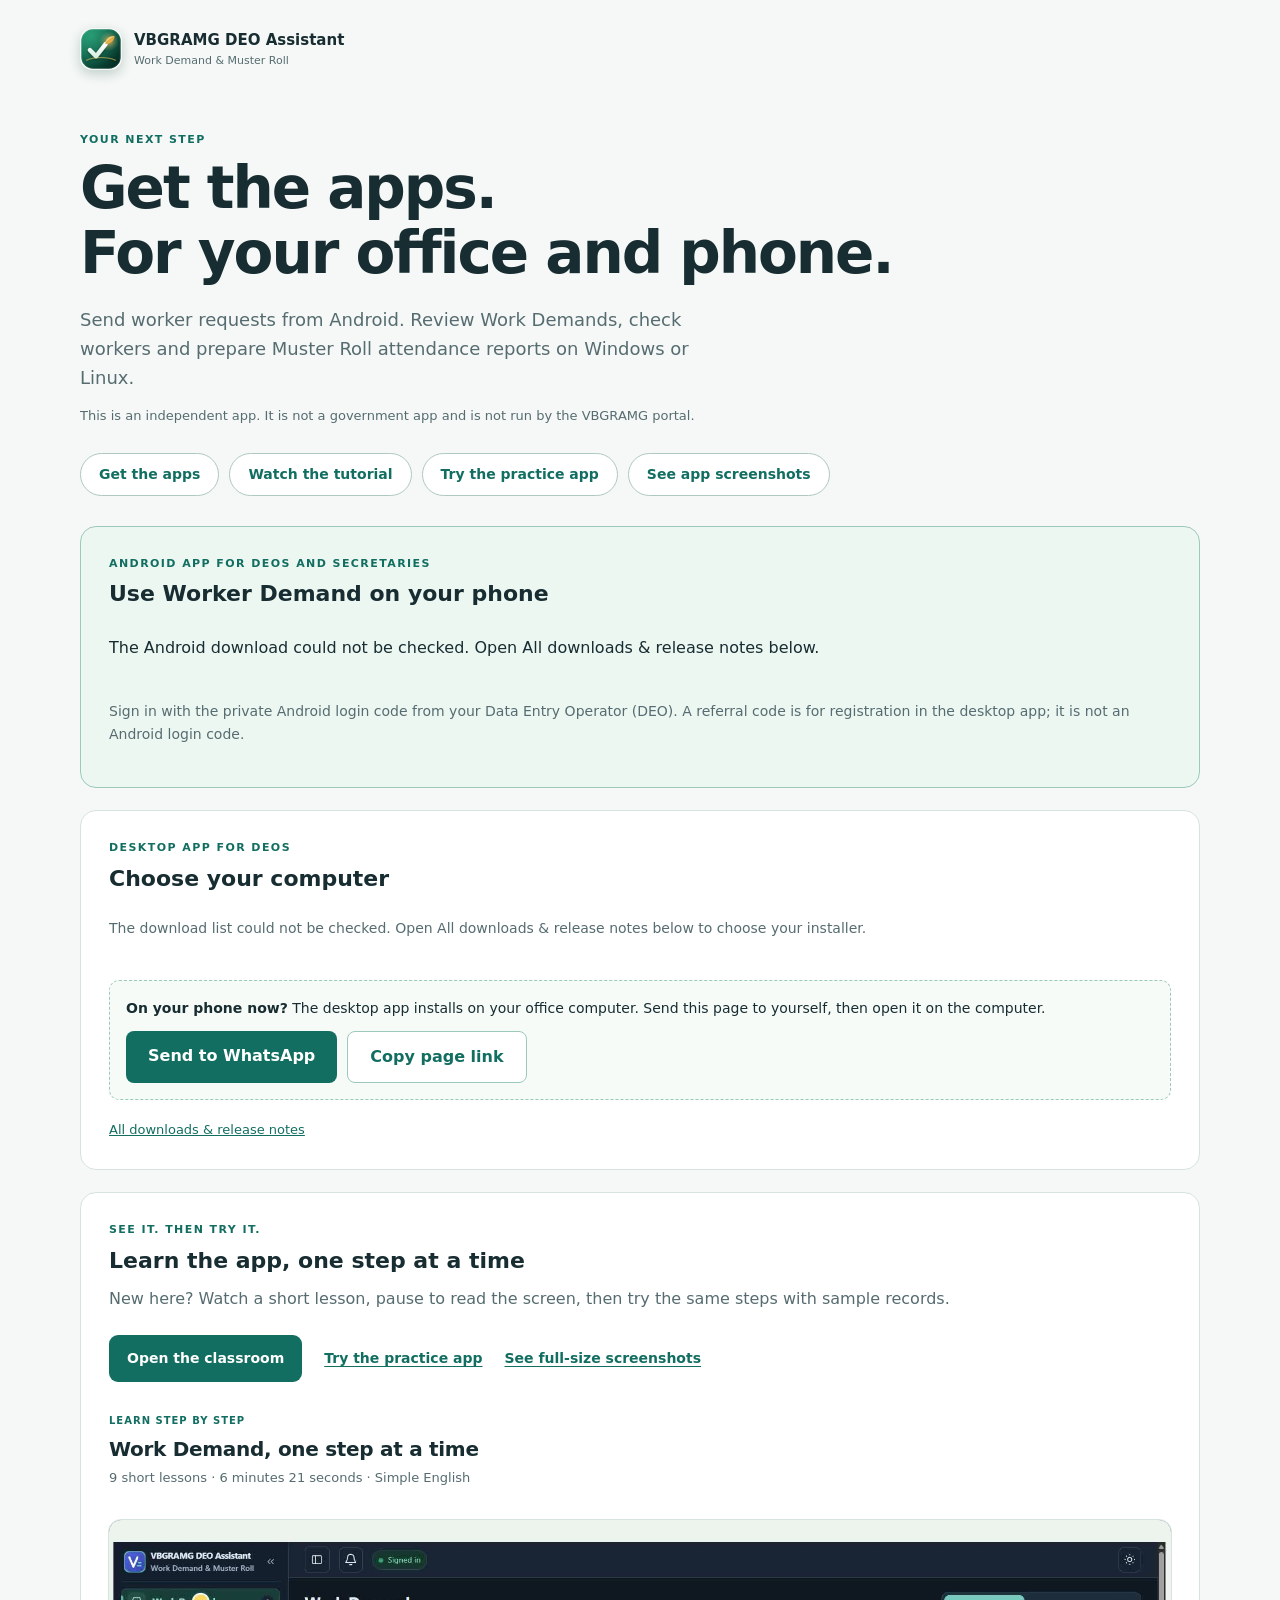
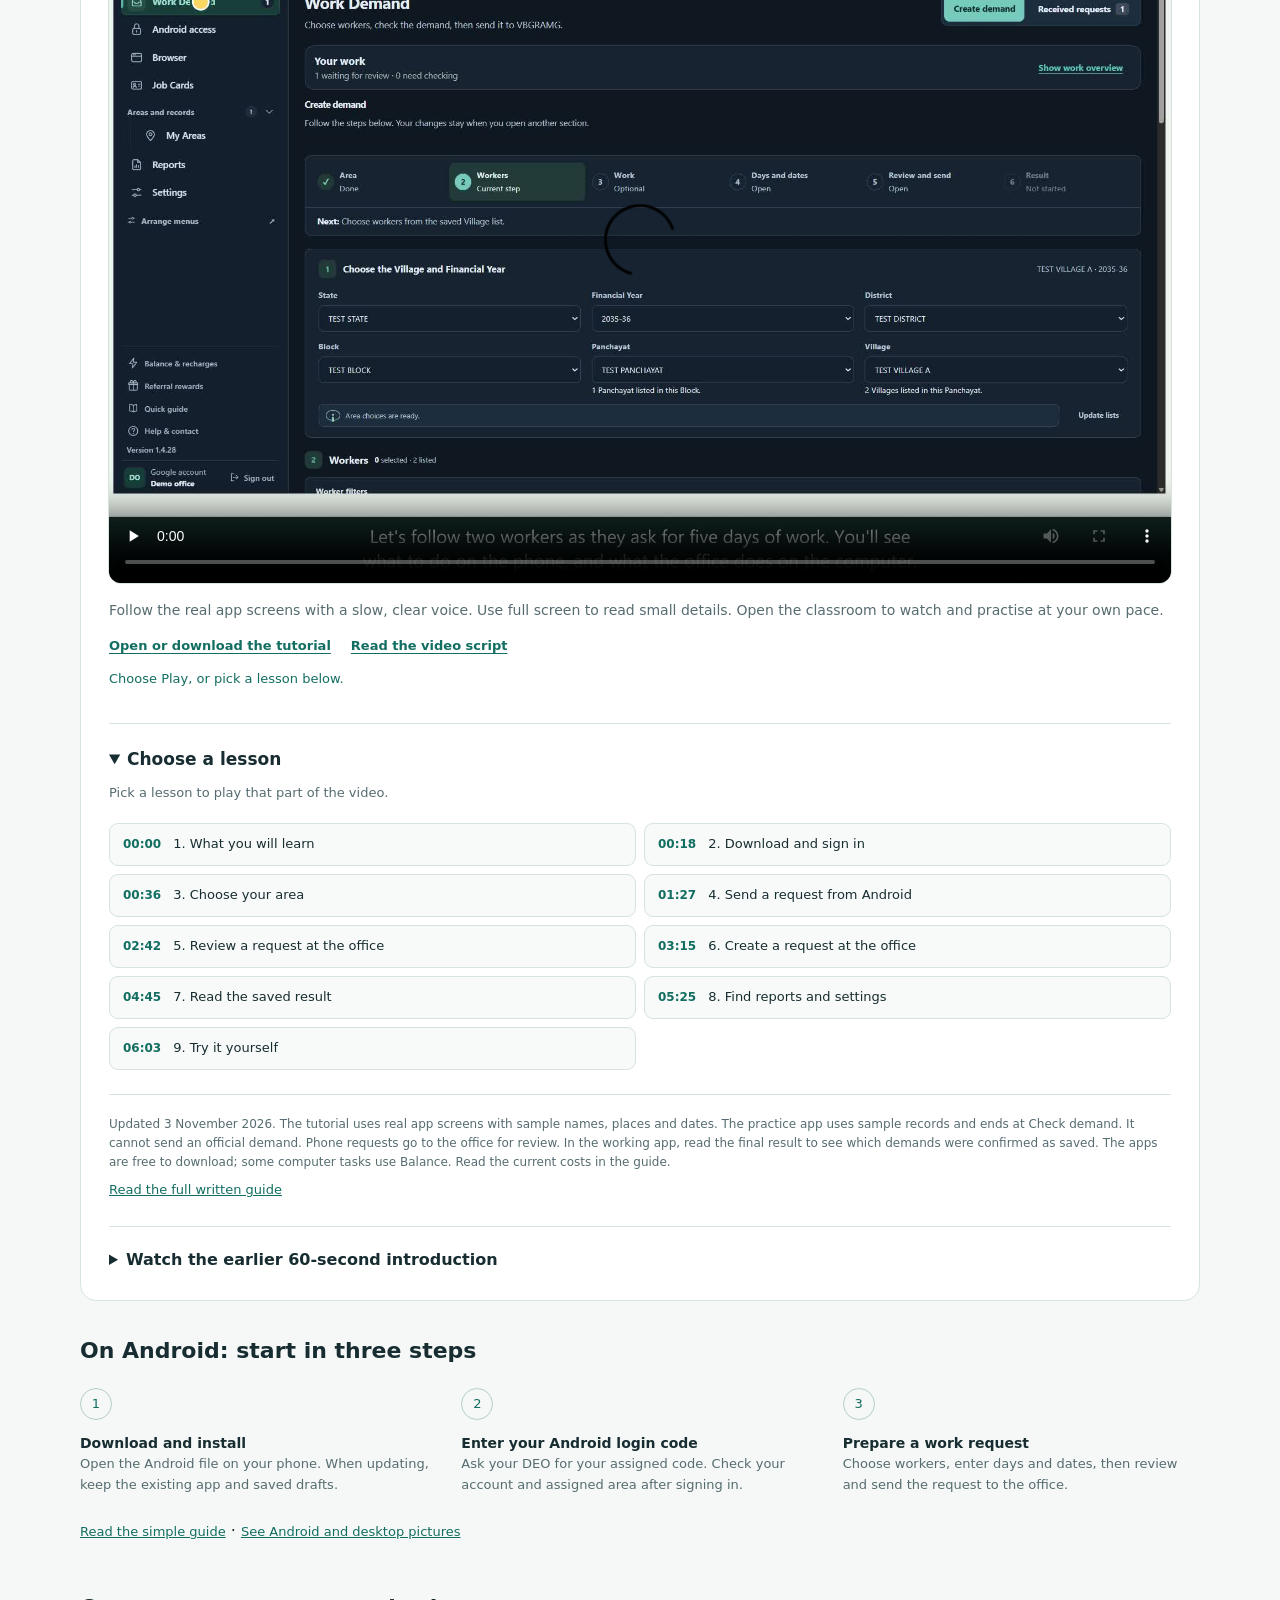
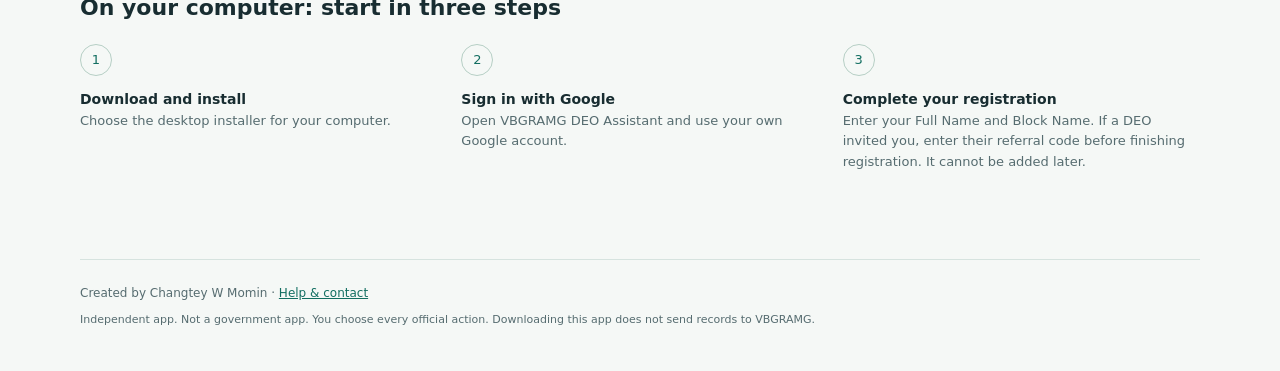
==== docs/index.html @ c3683321 "Update the tutorial and add the practice classroom and app screenshots" ====
<!doctype html>
<html lang="en">
<head>
  <meta charset="utf-8">
  <meta name="viewport" content="width=device-width,initial-scale=1">
  <meta name="referrer" content="no-referrer">
  <meta http-equiv="Content-Security-Policy" content="default-src 'none'; script-src 'self'; style-src 'self'; img-src 'self'; media-src 'self' https://github.com https://release-assets.githubusercontent.com; connect-src 'self' https://raw.githubusercontent.com https://lsjnyedpttpnajyaguhr.supabase.co; base-uri 'none'; form-action 'none'">
  <meta name="description" content="Download Worker Demand for Android and VBGRAMG DEO Assistant for Windows or Linux. Downloads, a step-by-step video, a practice classroom and clear app screenshots.">
  <title>Download the apps for Android, Windows and Linux</title>
  <link rel="stylesheet" href="download.css?v=20261104">
  <script src="download.js?v=20261104" defer></script>
</head>
<body>
  <header><a class="brand" href="https://github.com/Changtey/Worker-Demand-releases"><img class="brand-mark" src="app-logo.svg?v=20261104" alt="" width="42" height="42"><span>VBGRAMG DEO Assistant<small>Work Demand &amp; Muster Roll</small></span></a></header>
  <main>
    <p class="eyebrow">YOUR NEXT STEP</p>
    <h1>Get the apps.<br>For your office and phone.</h1>
    <p class="intro">Send worker requests from Android. Review Work Demands, check workers and prepare Muster Roll attendance reports on Windows or Linux.</p>
    <p class="independent">This is an independent app. It is not a government app and is not run by the VBGRAMG portal.</p>
    <nav class="quick-links" aria-label="On this page"><a href="#android-downloads">Get the apps</a><a href="#watch">Watch the tutorial</a><a href="learn/practice.html">Try the practice app</a><a href="learn/screenshots.html">See app screenshots</a></nav>
    <section class="invite" id="invitation" aria-labelledby="invitation-heading" hidden>
      <div><p class="eyebrow">YOU HAVE BEEN INVITED</p><h2 id="invitation-heading">Your referral code</h2><p id="invitation-check" role="status">Checking your referral code…</p></div>
      <div class="code-row"><label class="sr-only" for="referral-code">Your referral code</label><input id="referral-code" readonly><button id="copy-code" type="button">Copy code</button></div>
      <p class="benefit" id="invitation-benefit" hidden>Get <strong>+50 to your free balance</strong> when you register with this code, your Full Name and Block Name. Your welcome gift adds a separate 100 to your free balance.</p>
      <p id="copy-result" role="status"></p>
    </section>
    <section class="downloads" id="android-downloads" aria-labelledby="android-heading">
      <div class="section-heading"><div><p class="eyebrow">ANDROID APP FOR DEOS AND SECRETARIES</p><h2 id="android-heading">Use Worker Demand on your phone</h2></div><span id="android-version" class="version"></span></div>
      <p id="android-status" role="status">Reading the latest Android download…</p>
      <div class="download-options android-options">
        <a id="android" class="download primary" hidden><strong>Download for Android</strong><span>Worker Demand · Android installation file (.apk)</span></a>
      </div>
      <p class="download-help">Sign in with the private Android login code from your Data Entry Operator (DEO). A referral code is for registration in the desktop app; it is not an Android login code.</p>
    </section>
    <section class="downloads" id="computer-downloads" aria-labelledby="download-heading">
      <div class="section-heading"><div><p class="eyebrow">DESKTOP APP FOR DEOS</p><h2 id="download-heading">Choose your computer</h2></div><span id="version" class="version"></span></div>
      <p id="download-status" role="status">Reading the latest download list…</p>
      <div class="download-options">
        <a id="windows" class="download primary" hidden><strong>Download for Windows</strong><span>64-bit installer</span></a>
        <a id="linux-deb" class="download" hidden><strong>Download for Linux</strong><span>Debian installer · Ubuntu 24.04</span></a>
        <a id="linux-appimage" class="download" hidden><strong>Linux AppImage</strong><span>64-bit</span></a>
      </div>
      <div class="send-to-computer">
        <p><strong>On your phone now?</strong> The desktop app installs on your office computer. Send this page to yourself, then open it on the computer.</p>
        <div class="send-actions"><a class="send-whatsapp" href="https://wa.me/?text=VBGRAMG%20DEO%20Assistant%20for%20your%20office%20computer.%20Open%20this%20page%20on%20the%20computer%2C%20then%20choose%20Download%20for%20Windows%3A%20https%3A%2F%2Fchangtey.github.io%2FWorker-Demand-releases%2F%23computer-downloads" rel="noopener">Send to WhatsApp</a><button id="copy-page-link" type="button">Copy page link</button></div>
        <p id="copy-page-result" role="status"></p>
      </div>
      <a class="text-link" href="https://github.com/Changtey/Worker-Demand-releases">All downloads &amp; release notes</a>
    </section>
    <section class="watch" id="watch" aria-labelledby="watch-heading">
      <p class="eyebrow">SEE IT. THEN TRY IT.</p>
      <h2 id="watch-heading">Learn the app, one step at a time</h2>
      <p class="watch-intro">New here? Watch a short lesson, pause to read the screen, then try the same steps with sample records.</p>
      <div class="learning-actions"><a class="learn-primary" href="learn/classroom.html">Open the classroom</a><a href="learn/practice.html">Try the practice app</a><a href="learn/screenshots.html">See full-size screenshots</a></div>
      <div class="video-grid">
        <article class="video-card tutorial-card" aria-labelledby="tutorial-heading">
          <div class="video-heading"><span class="video-kind">LEARN STEP BY STEP</span><h3 id="tutorial-heading">Work Demand, one step at a time</h3><p id="tutorial-length">9 short lessons · 6 minutes 21 seconds · Simple English</p></div>
          <video id="tutorial-video" controls playsinline preload="none" width="1920" height="1200" poster="videos/tutorial-cover.jpg?v=20261103" aria-label="Tutorial: Work Demand, one step at a time">
            <source src="videos/VBGRAMG-Tutorial-Simple-English.mp4?v=20261103" type="video/mp4">
            <track kind="captions" src="videos/tutorial-en.vtt?v=20261103" srclang="en" label="English">
            Your browser cannot play this video. Use the video link below.
          </video>
          <p class="video-help">Follow the real app screens with a slow, clear voice. Use full screen to read small details. Open the classroom to watch and practise at your own pace.</p>
          <div class="video-actions"><a class="video-link" href="videos/VBGRAMG-Tutorial-Simple-English.mp4">Open or download the tutorial</a><a class="video-link" href="videos/tutorial-transcript.txt">Read the video script</a></div>
          <p id="lesson-status" class="lesson-status" role="status">Choose Play, or pick a lesson below.</p>
        </article>
      </div>
      <!-- Times come from the checked, final narration. -->
      <details class="lessons" open><summary>Choose a lesson</summary><p>Pick a lesson to play that part of the video.</p><div id="tutorial-chapters" class="chapter-groups"><ol class="chapter-list">
<li><button type="button" data-lesson-time="0.000" data-lesson-title="What you will learn"><span class="chapter-time">00:00</span><span>1. What you will learn</span></button></li>
<li><button type="button" data-lesson-time="18.167" data-lesson-title="Download and sign in"><span class="chapter-time">00:18</span><span>2. Download and sign in</span></button></li>
<li><button type="button" data-lesson-time="36.458" data-lesson-title="Choose your area"><span class="chapter-time">00:36</span><span>3. Choose your area</span></button></li>
<li><button type="button" data-lesson-time="87.792" data-lesson-title="Send a request from Android"><span class="chapter-time">01:27</span><span>4. Send a request from Android</span></button></li>
<li><button type="button" data-lesson-time="162.792" data-lesson-title="Review a request at the office"><span class="chapter-time">02:42</span><span>5. Review a request at the office</span></button></li>
<li><button type="button" data-lesson-time="195.042" data-lesson-title="Create a request at the office"><span class="chapter-time">03:15</span><span>6. Create a request at the office</span></button></li>
<li><button type="button" data-lesson-time="285.000" data-lesson-title="Read the saved result"><span class="chapter-time">04:45</span><span>7. Read the saved result</span></button></li>
<li><button type="button" data-lesson-time="325.458" data-lesson-title="Find reports and settings"><span class="chapter-time">05:25</span><span>8. Find reports and settings</span></button></li>
<li><button type="button" data-lesson-time="363.583" data-lesson-title="Try it yourself"><span class="chapter-time">06:03</span><span>9. Try it yourself</span></button></li>
</ol></div></details>
      <p class="watch-footnote">Updated 3 November 2026. The tutorial uses real app screens with sample names, places and dates. The practice app uses sample records and ends at Check demand. It cannot send an official demand. Phone requests go to the office for review. In the working app, read the final result to see which demands were confirmed as saved. The apps are free to download; some computer tasks use Balance. Read the current costs in the guide.</p>
      <a class="text-link" href="https://github.com/Changtey/Worker-Demand-releases/blob/main/docs/USER_GUIDE.md">Read the full written guide</a>
      <details class="promo-preview"><summary>Watch the earlier 60-second introduction</summary>
        <article class="video-card promo-card" aria-labelledby="promo-heading">
          <div class="video-heading"><span class="video-kind">QUICK LOOK</span><h3 id="promo-heading">Meet the app</h3><p>60 seconds</p></div>
          <video id="promo-video" controls playsinline preload="none" width="1080" height="1920" poster="videos/promo-cover.jpg?v=20261103" aria-label="Promo video: meet VBGRAMG DEO Assistant">
            <source src="videos/VBGRAMG-Promo-60s.mp4" type="video/mp4">
            <track kind="captions" src="videos/promo-en.vtt?v=20261103" srclang="en" label="English">
            Your browser cannot play this video. Use the video link below.
          </video>
          <a class="video-link" href="videos/VBGRAMG-Promo-60s.mp4">Open or download the promo</a>
          <p class="video-note">The 80–90% figure is the creator’s estimate. Actual results vary.</p>
        </article>
        <p class="video-note">This earlier introduction uses CC0 public-domain music. The new tutorial uses spoken instructions without music.</p>
      </details>
    </section>
    <section class="steps" aria-labelledby="phone-start-heading"><h2 id="phone-start-heading">On Android: start in three steps</h2>
      <ol><li><strong>Download and install</strong><span>Open the Android file on your phone. When updating, keep the existing app and saved drafts.</span></li><li><strong>Enter your Android login code</strong><span>Ask your DEO for your assigned code. Check your account and assigned area after signing in.</span></li><li><strong>Prepare a work request</strong><span>Choose workers, enter days and dates, then review and send the request to the office.</span></li></ol>
      <a class="text-link" href="https://github.com/Changtey/Worker-Demand-releases/blob/main/docs/USER_GUIDE.md">Read the simple guide</a> · <a class="text-link" href="https://github.com/Changtey/Worker-Demand-releases#see-the-app">See Android and desktop pictures</a>
    </section>
    <section class="steps" aria-labelledby="start-heading"><h2 id="start-heading">On your computer: start in three steps</h2>
      <ol><li><strong>Download and install</strong><span>Choose the desktop installer for your computer.</span></li><li><strong>Sign in with Google</strong><span>Open VBGRAMG DEO Assistant and use your own Google account.</span></li><li><strong>Complete your registration</strong><span>Enter your Full Name and Block Name. If a DEO invited you, enter their referral code before finishing registration. It cannot be added later.</span></li></ol>
      <p id="reward-terms" hidden>Your inviter receives 50 in free balance after your first completed, checked Work Demand that uses free balance. Downloading or signing up alone does not earn their reward.</p>
    </section>
  </main>
  <footer>Created by Changtey W Momin · <a href="mailto:changwatre@gmail.com">Help &amp; contact</a><p>Independent app. Not a government app. You choose every official action. Downloading this app does not send records to VBGRAMG.</p></footer>
</body>
</html>
---- docs/download.css ----
:root{color-scheme:light;--ink:#182d31;--muted:#566c70;--accent:#126e61;--line:#d6e3df;font-family:system-ui,-apple-system,"Segoe UI",sans-serif;background:#f5f8f6;color:var(--ink);font-size:16px;line-height:1.6}
*{box-sizing:border-box}body{margin:0}header,main,footer{width:min(1120px,calc(100% - 48px));margin:auto}header{padding:28px 0}.brand{display:inline-flex;gap:12px;align-items:center;text-decoration:none;color:var(--ink);font-size:15px;font-weight:700}.brand small{display:block;font-size:11px;color:var(--muted);font-weight:400}.brand-mark{display:block;width:42px;height:42px;border-radius:12px;box-shadow:0 4px 12px rgba(6,58,44,.22)}main{padding:25px 0 28px}.eyebrow{font-size:11px;font-weight:750;letter-spacing:.13em;color:var(--accent);margin:0 0 8px}h1{font-size:clamp(34px,5.5vw,58px);line-height:1.12;letter-spacing:-.035em;margin:0 0 20px;font-weight:730}h2{font-size:22px;line-height:1.3;margin:0 0 10px}.intro{font-size:18px;color:var(--muted);max-width:650px;margin:0 0 30px}section{margin:22px 0;padding:28px;border:1px solid var(--line);border-radius:16px;background:white}.invite{border-color:#9cc9bb;background:#edf7f2}.invite h2{font-size:18px}.invite p{margin:6px 0}.invite .eyebrow{margin-bottom:8px}.code-row{display:flex;gap:12px;margin:18px 0}.code-row input{min-width:0;flex:1;padding:12px 14px;background:white;border:1px solid #9fbeb4;border-radius:8px;font-family:monospace;font-size:22px;letter-spacing:.07em;color:var(--ink)}button{border:0;border-radius:8px;background:var(--accent);color:white;font:inherit;font-weight:650;padding:12px 22px;cursor:pointer}.benefit{color:#205a46}.section-heading{display:flex;gap:16px;align-items:center;justify-content:space-between}#version{font-size:13px;color:var(--muted);white-space:nowrap}#download-status{color:var(--muted);font-size:14px}.download-options{display:grid;grid-template-columns:repeat(3,minmax(0,1fr));gap:12px;margin:20px 0}.download{display:flex;flex-direction:column;justify-content:center;min-height:95px;padding:16px;border:1px solid var(--line);border-radius:10px;text-decoration:none;color:var(--ink);transition:transform .15s,border-color .15s}.download:hover{transform:translateY(-2px);border-color:var(--accent)}.download strong{font-size:14px}.download span{font-size:12px;margin-top:6px;opacity:.85}.download.primary{background:var(--accent);color:white;border-color:var(--accent)}a{color:var(--accent)}.text-link{font-size:13px}.steps{background:transparent;border:0;padding:14px 0}.steps ol{list-style:none;counter-reset:step;padding:0;margin:22px 0;display:grid;grid-template-columns:repeat(3,minmax(0,1fr));gap:24px}.steps li{counter-increment:step}.steps li::before{content:counter(step);display:grid;place-items:center;width:30px;height:30px;border:1px solid #b6cfc5;border-radius:50%;font-size:13px;color:var(--accent);margin-bottom:12px}.steps strong,.steps span{display:block}.steps strong{font-size:14px}.steps span,.steps p{font-size:13px;color:var(--muted)}footer{padding:24px 0 34px;border-top:1px solid var(--line);font-size:12px;color:var(--muted)}footer p{font-size:11px;margin:8px 0}.sr-only{position:absolute;width:1px;height:1px;padding:0;margin:-1px;overflow:hidden;clip:rect(0,0,0,0);white-space:nowrap;border:0}[hidden]{display:none!important}button:focus-visible,a:focus-visible,input:focus-visible{outline:3px solid #4c9d86;outline-offset:4px}@media(max-width:650px){header,main,footer{width:calc(100% - 32px)}header{padding:20px 0}main{padding-top:18px}section{padding:20px}.code-row{flex-wrap:wrap}.code-row input{flex-basis:100%;width:100%}.code-row button{width:100%}.download-options,.steps ol{grid-template-columns:1fr}.download{min-height:78px}.steps li{display:grid;grid-template-columns:30px 1fr;column-gap:12px}.steps li::before{grid-row:1/3;margin:0}.steps span{grid-column:2}.section-heading{align-items:start}}
#android-downloads{border-color:#9cc9bb;background:#edf7f2}.android-options{grid-template-columns:1fr}.android-options .download{min-height:82px;align-items:center;text-align:center}.android-options .download strong{font-size:19px}.version{font-size:13px;color:var(--muted);white-space:nowrap}.download-help{font-size:14px;color:var(--muted)}

html{scroll-padding-top:24px}
.quick-links{display:flex;flex-wrap:wrap;gap:10px;margin:0 0 30px}
.quick-links a{padding:9px 18px;border:1px solid #afc9bf;border-radius:999px;font-size:14px;font-weight:650;text-decoration:none;background:white}
.quick-links a:hover{background:#e5f2eb}
.watch{scroll-margin-top:24px}
.watch-intro{color:var(--muted);margin:8px 0 24px}
.video-grid{display:grid;grid-template-columns:minmax(0,1fr);gap:24px;align-items:start}
.video-card{min-width:0}
.video-heading{min-height:114px}
.video-kind{color:var(--accent);font-size:10px;font-weight:750;letter-spacing:.1em}
.video-heading h3{font-size:20px;line-height:1.3;letter-spacing:-.015em;margin:5px 0 6px}
.video-heading p{font-size:13px;color:var(--muted);margin:0 0 16px}
video{display:block;width:100%;height:auto;border-radius:12px;background:#101527;outline:1px solid var(--line)}
.promo-card video{aspect-ratio:9/16;max-height:480px;object-fit:contain}
.tutorial-card video{aspect-ratio:8/5;object-fit:contain}
.video-link{display:inline-block;font-size:13px;font-weight:650;text-underline-offset:3px;margin-top:14px}
.video-actions{display:flex;gap:8px 20px;flex-wrap:wrap}
.video-note{font-size:11px;line-height:1.5;color:var(--muted);margin:10px 0 0}
.video-help{font-size:14px;color:var(--muted);margin:16px 0 0}
.lesson-status{font-size:13px;color:var(--accent);min-height:2em;margin:12px 0 0}
.lessons{border-top:1px solid var(--line);padding-top:22px;margin-top:28px}
.lessons summary{cursor:pointer;font-size:17px;font-weight:700;color:var(--ink)}
.lessons>p{font-size:13px;color:var(--muted);margin:10px 0 20px}
.chapter-group+.chapter-group{margin-top:24px}
.chapter-group h3{font-size:14px;color:var(--accent);margin:0 0 10px}
.chapter-list{display:grid;grid-template-columns:repeat(2,minmax(0,1fr));list-style:none;gap:8px;margin:0;padding:0}
.chapter-list button{display:flex;align-items:baseline;gap:12px;width:100%;text-align:left;padding:11px 13px;border:1px solid var(--line);border-radius:9px;background:#f7faf8;color:var(--ink);font-size:13px;font-weight:500;line-height:1.45}
.chapter-list button:hover{border-color:var(--accent);background:#eef7f2}
.chapter-list button[aria-current="step"]{border-color:var(--accent);background:#e4f3e9;color:#0a5449}
.chapter-time{flex-shrink:0;font-size:12px;font-weight:700;font-variant-numeric:tabular-nums;color:var(--accent)}
.watch-footnote{border-top:1px solid var(--line);padding-top:20px;margin:24px 0 4px;font-size:12px;color:var(--muted)}
video:focus-visible,summary:focus-visible{outline:3px solid #4c9d86;outline-offset:4px}
@media(max-width:650px){.video-grid{grid-template-columns:1fr;gap:30px}.video-heading{min-height:0}.promo-card video{width:min(100%,258px);margin-inline:auto;max-height:460px}.chapter-list{grid-template-columns:1fr}.watch{padding:20px}.video-heading h3{font-size:21px}.chapter-list button{min-height:48px}.video-actions{gap:0 18px}}

.learning-actions{display:flex;align-items:center;flex-wrap:wrap;gap:12px 22px;margin:0 0 24px}
.learning-actions a{font-size:14px;font-weight:650;text-underline-offset:3px}
.learning-actions .learn-primary{background:var(--accent);color:white;padding:12px 18px;border-radius:9px;text-decoration:none}
.promo-preview{border-top:1px solid var(--line);margin-top:24px;padding-top:20px}
.promo-preview summary{cursor:pointer;font-weight:650}
.promo-preview .promo-card{max-width:270px;margin:20px 0}
.promo-preview .video-heading{min-height:0}
.independent{font-size:13px;color:var(--muted);margin:-16px 0 26px}.send-to-computer{margin:4px 0 16px;padding:16px;border:1px dashed #9cc9bb;border-radius:10px;background:#f6fbf8}.send-to-computer p{margin:0 0 12px;font-size:14px}.send-to-computer p:last-child{margin:10px 0 0;font-size:13px;color:var(--muted)}.send-to-computer p:last-child:empty{display:none}.send-actions{display:flex;gap:10px;flex-wrap:wrap}.send-whatsapp{display:inline-block;border-radius:8px;background:var(--accent);color:white;font-weight:650;padding:12px 22px;text-decoration:none}#copy-page-link{background:white;color:var(--accent);border:1px solid #9cc9bb}@media(max-width:650px){.send-actions>*{flex:1 1 100%;text-align:center}}
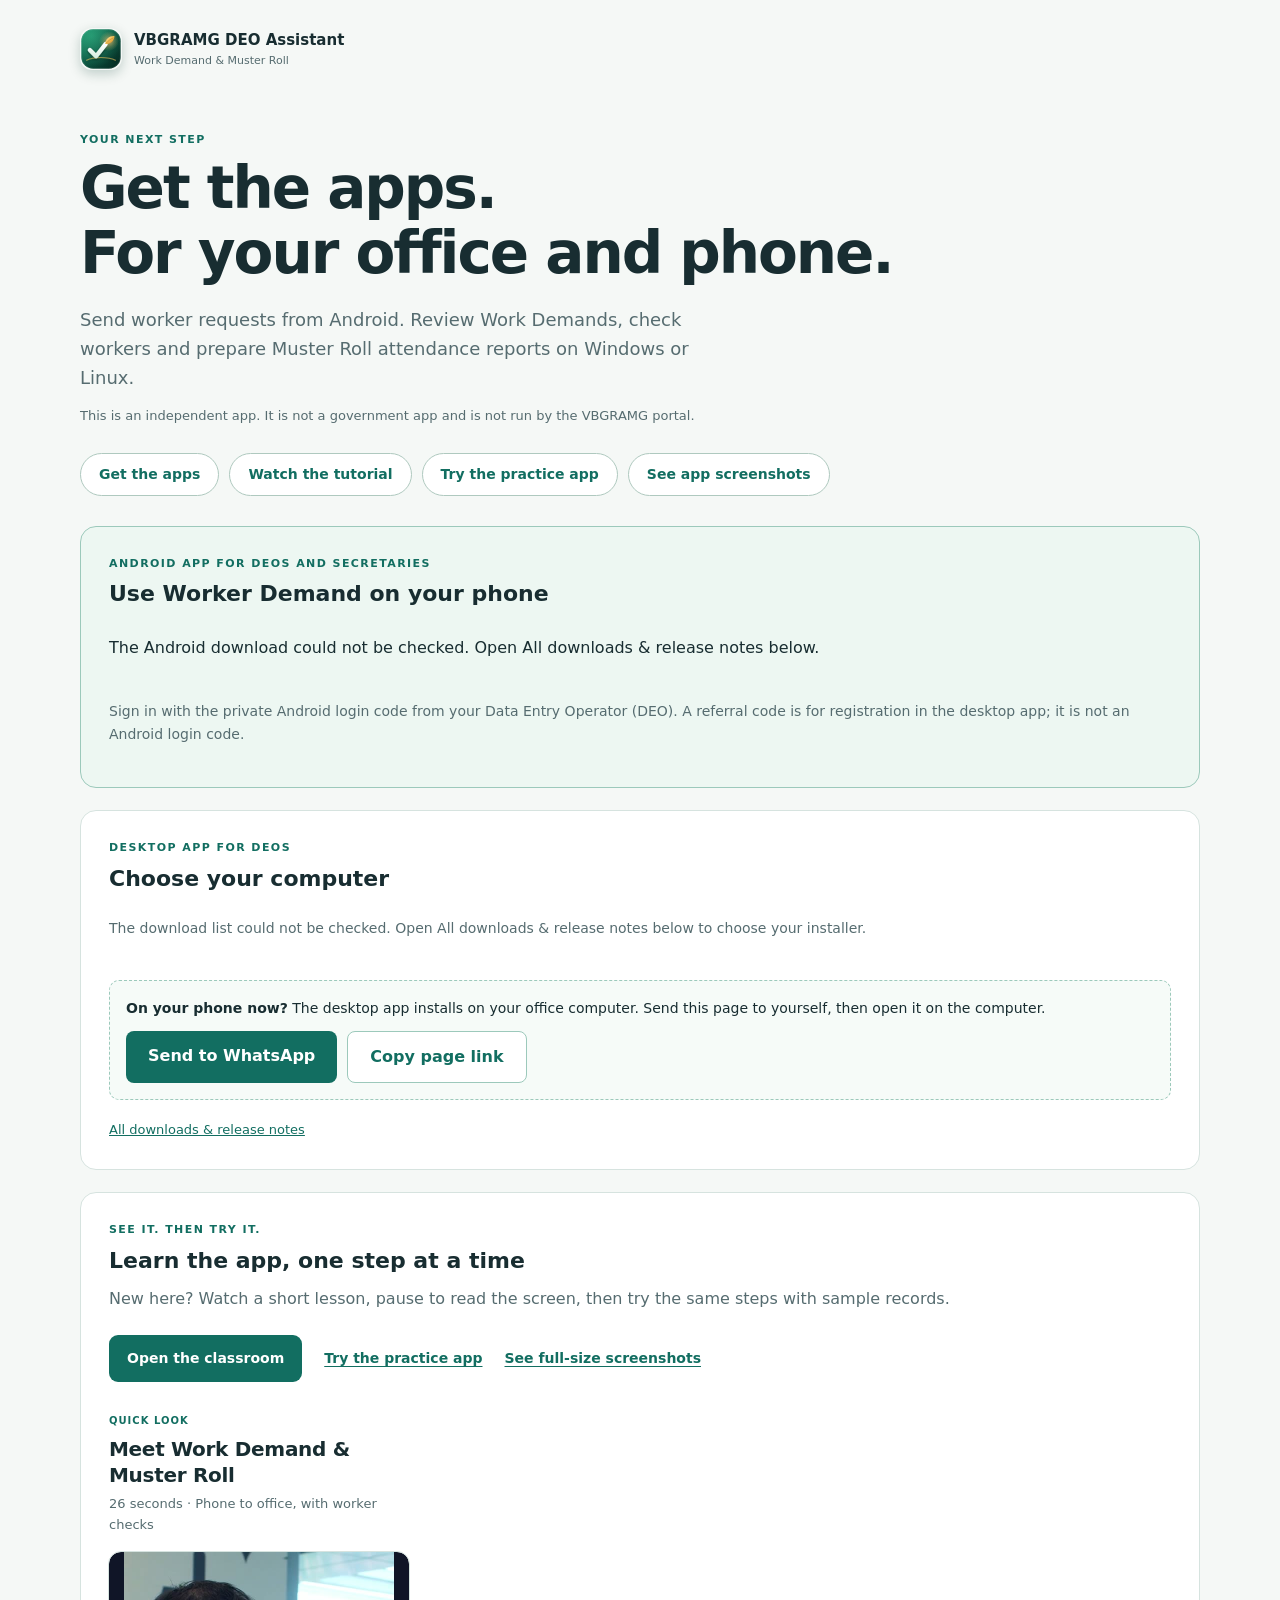
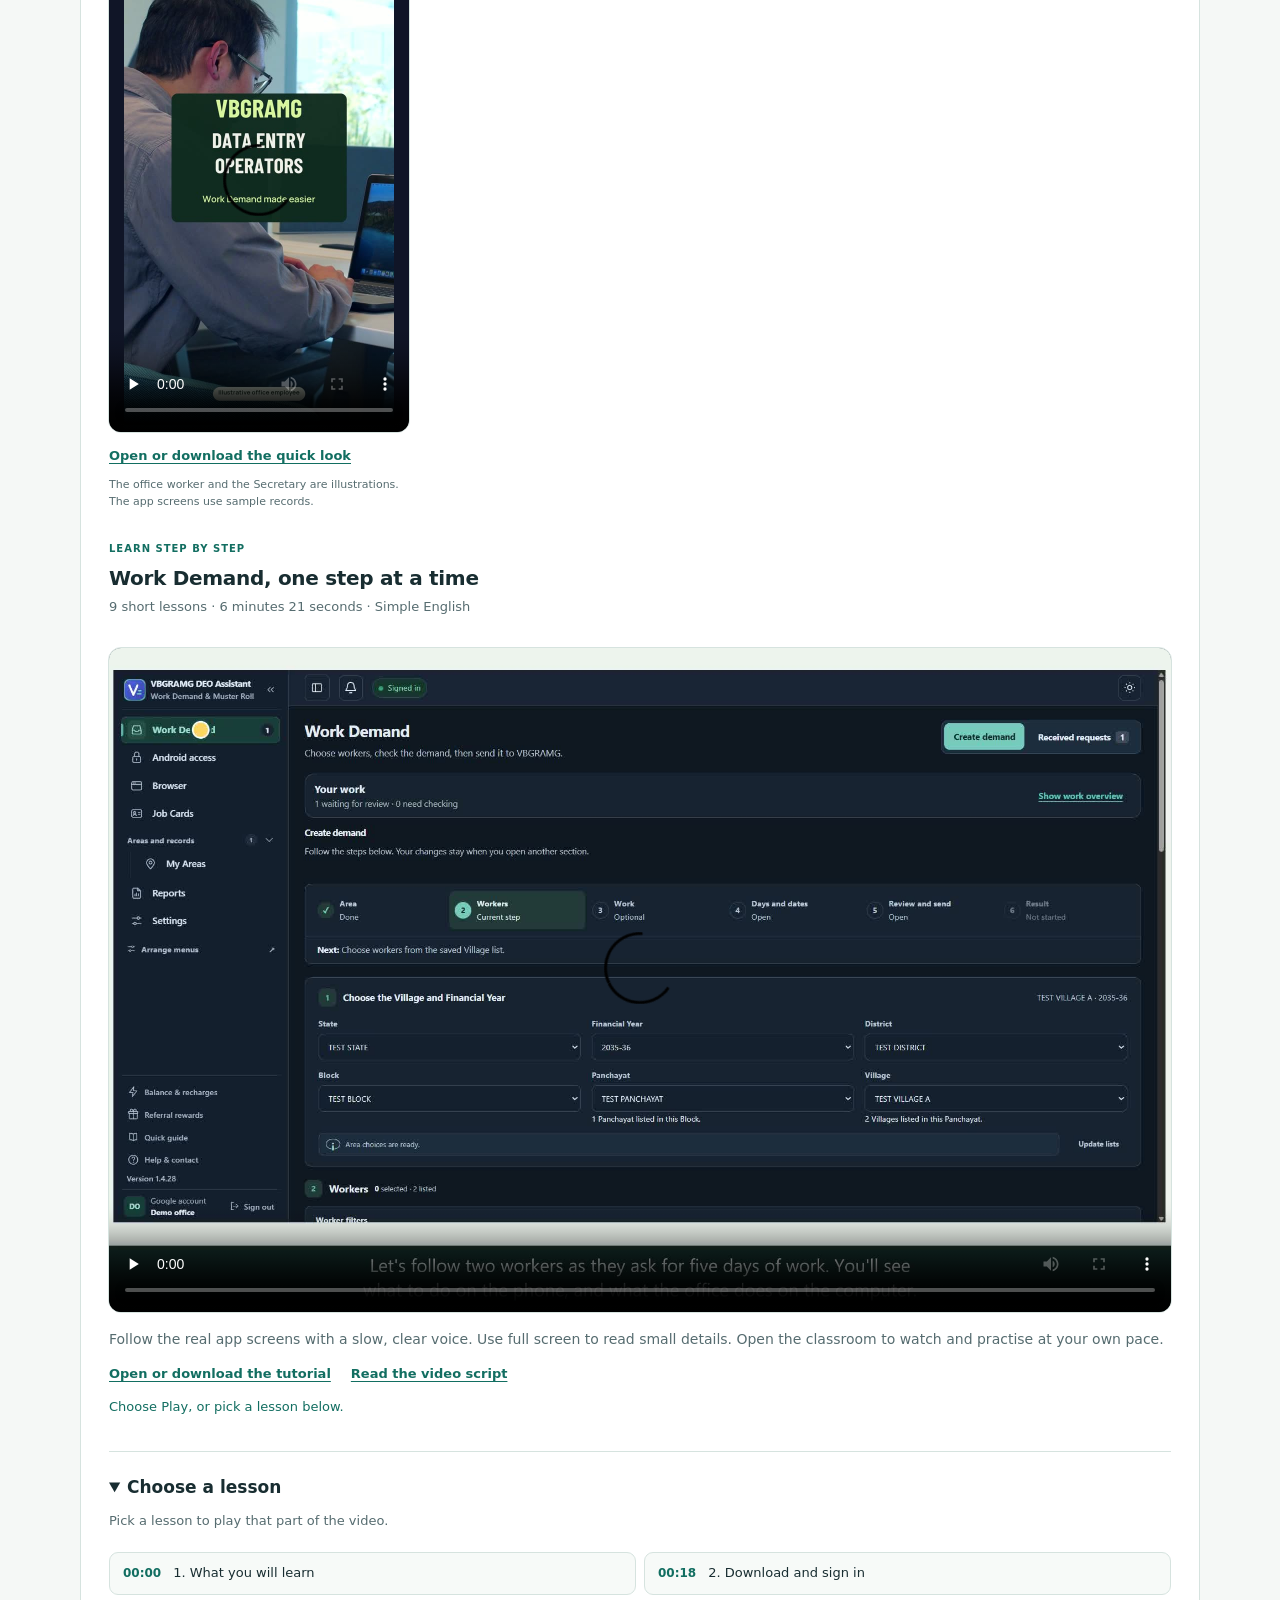
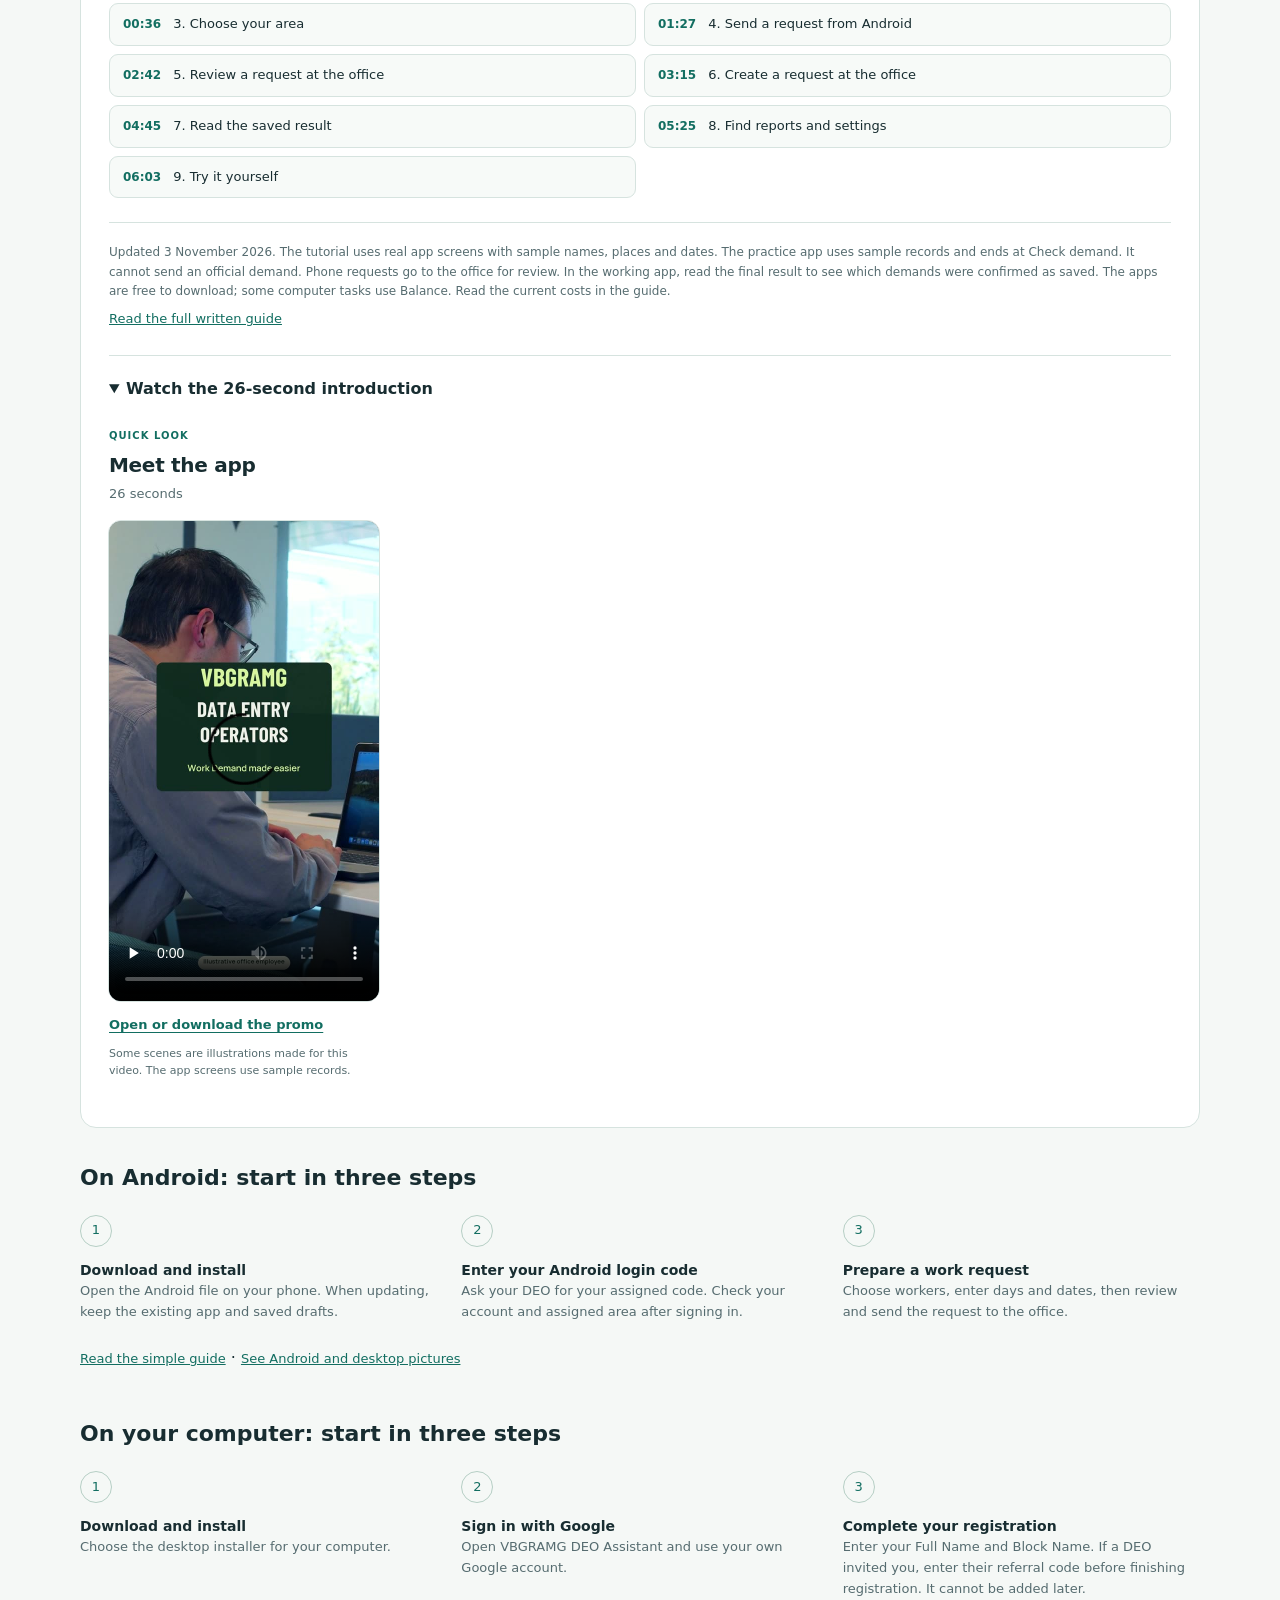
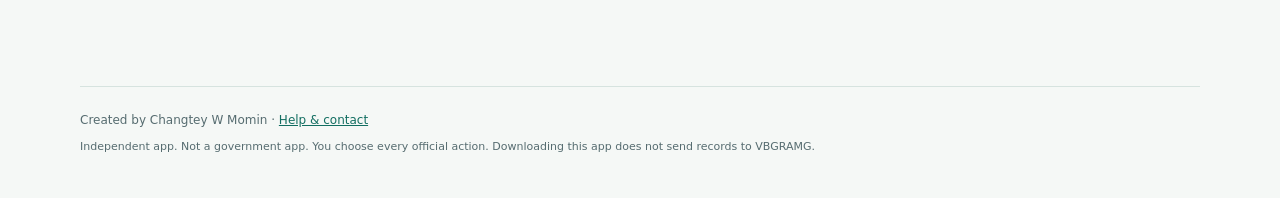
==== commit 2444aa94: "Update the tutorial and add the practice classroom and app screenshots" ====
--- a/docs/index.html
+++ b/docs/index.html
@@ -7,8 +7,8 @@
   <meta http-equiv="Content-Security-Policy" content="default-src 'none'; script-src 'self'; style-src 'self'; img-src 'self'; media-src 'self' https://github.com https://release-assets.githubusercontent.com; connect-src 'self' https://raw.githubusercontent.com https://lsjnyedpttpnajyaguhr.supabase.co; base-uri 'none'; form-action 'none'">
   <meta name="description" content="Download Worker Demand for Android and VBGRAMG DEO Assistant for Windows or Linux. Downloads, a step-by-step video, a practice classroom and clear app screenshots.">
   <title>Download the apps for Android, Windows and Linux</title>
-  <link rel="stylesheet" href="download.css?v=20261104">
-  <script src="download.js?v=20261104" defer></script>
+  <link rel="stylesheet" href="download.css?v=20261104b">
+  <script src="download.js?v=20261104b" defer></script>
 </head>
 <body>
   <header><a class="brand" href="https://github.com/Changtey/Worker-Demand-releases"><img class="brand-mark" src="app-logo.svg?v=20261104" alt="" width="42" height="42"><span>VBGRAMG DEO Assistant<small>Work Demand &amp; Muster Roll</small></span></a></header>
@@ -53,6 +53,15 @@
       <p class="watch-intro">New here? Watch a short lesson, pause to read the screen, then try the same steps with sample records.</p>
       <div class="learning-actions"><a class="learn-primary" href="learn/classroom.html">Open the classroom</a><a href="learn/practice.html">Try the practice app</a><a href="learn/screenshots.html">See full-size screenshots</a></div>
       <div class="video-grid">
+        <article class="video-card promo-card quick-look-card" aria-labelledby="quick-look-heading">
+          <div class="video-heading"><span class="video-kind">QUICK LOOK</span><h3 id="quick-look-heading">Meet Work Demand &amp; Muster Roll</h3><p>26 seconds · Phone to office, with worker checks</p></div>
+          <video id="quick-look-video" controls playsinline preload="none" width="1080" height="1920" poster="videos/ad-26s-cover.jpg?v=20261104" aria-label="Quick look: Work Demand from the phone to the office in 26 seconds">
+            <source src="videos/Work-Demand-Ad-26s.mp4?v=20261104" type="video/mp4">
+            Your browser cannot play this video. Use the video link below.
+          </video>
+          <a class="video-link" href="videos/Work-Demand-Ad-26s.mp4">Open or download the quick look</a>
+          <p class="video-note">The office worker and the Secretary are illustrations. The app screens use sample records.</p>
+        </article>
         <article class="video-card tutorial-card" aria-labelledby="tutorial-heading">
           <div class="video-heading"><span class="video-kind">LEARN STEP BY STEP</span><h3 id="tutorial-heading">Work Demand, one step at a time</h3><p id="tutorial-length">9 short lessons · 6 minutes 21 seconds · Simple English</p></div>
           <video id="tutorial-video" controls playsinline preload="none" width="1920" height="1200" poster="videos/tutorial-cover.jpg?v=20261103" aria-label="Tutorial: Work Demand, one step at a time">
@@ -79,18 +88,17 @@
 </ol></div></details>
       <p class="watch-footnote">Updated 3 November 2026. The tutorial uses real app screens with sample names, places and dates. The practice app uses sample records and ends at Check demand. It cannot send an official demand. Phone requests go to the office for review. In the working app, read the final result to see which demands were confirmed as saved. The apps are free to download; some computer tasks use Balance. Read the current costs in the guide.</p>
       <a class="text-link" href="https://github.com/Changtey/Worker-Demand-releases/blob/main/docs/USER_GUIDE.md">Read the full written guide</a>
-      <details class="promo-preview"><summary>Watch the earlier 60-second introduction</summary>
+      <details class="promo-preview" open><summary>Watch the 26-second introduction</summary>
         <article class="video-card promo-card" aria-labelledby="promo-heading">
-          <div class="video-heading"><span class="video-kind">QUICK LOOK</span><h3 id="promo-heading">Meet the app</h3><p>60 seconds</p></div>
-          <video id="promo-video" controls playsinline preload="none" width="1080" height="1920" poster="videos/promo-cover.jpg?v=20261103" aria-label="Promo video: meet VBGRAMG DEO Assistant">
-            <source src="videos/VBGRAMG-Promo-60s.mp4" type="video/mp4">
-            <track kind="captions" src="videos/promo-en.vtt?v=20261103" srclang="en" label="English">
+          <div class="video-heading"><span class="video-kind">QUICK LOOK</span><h3 id="promo-heading">Meet the app</h3><p>26 seconds</p></div>
+          <video id="promo-video" controls playsinline preload="none" width="1080" height="1920" poster="videos/promo-26-cover.jpg?v=20261104" aria-label="Promo video: meet Work Demand and Muster Roll">
+            <source src="videos/Work-Demand-Promo-26s.mp4?v=20261104" type="video/mp4">
+            <track kind="captions" src="videos/promo-26-en.vtt?v=20261104" srclang="en" label="English">
             Your browser cannot play this video. Use the video link below.
           </video>
-          <a class="video-link" href="videos/VBGRAMG-Promo-60s.mp4">Open or download the promo</a>
-          <p class="video-note">The 80–90% figure is the creator’s estimate. Actual results vary.</p>
+          <a class="video-link" href="videos/Work-Demand-Promo-26s.mp4">Open or download the promo</a>
+          <p class="video-note">Some scenes are illustrations made for this video. The app screens use sample records.</p>
         </article>
-        <p class="video-note">This earlier introduction uses CC0 public-domain music. The new tutorial uses spoken instructions without music.</p>
       </details>
     </section>
     <section class="steps" aria-labelledby="phone-start-heading"><h2 id="phone-start-heading">On Android: start in three steps</h2>
--- a/docs/download.css
+++ b/docs/download.css
@@ -9,6 +9,8 @@
 .watch{scroll-margin-top:24px}
 .watch-intro{color:var(--muted);margin:8px 0 24px}
 .video-grid{display:grid;grid-template-columns:minmax(0,1fr);gap:24px;align-items:start}
+.quick-look-card{max-width:300px}
+.quick-look-card .video-heading{min-height:0}
 .video-card{min-width:0}
 .video-heading{min-height:114px}
 .video-kind{color:var(--accent);font-size:10px;font-weight:750;letter-spacing:.1em}
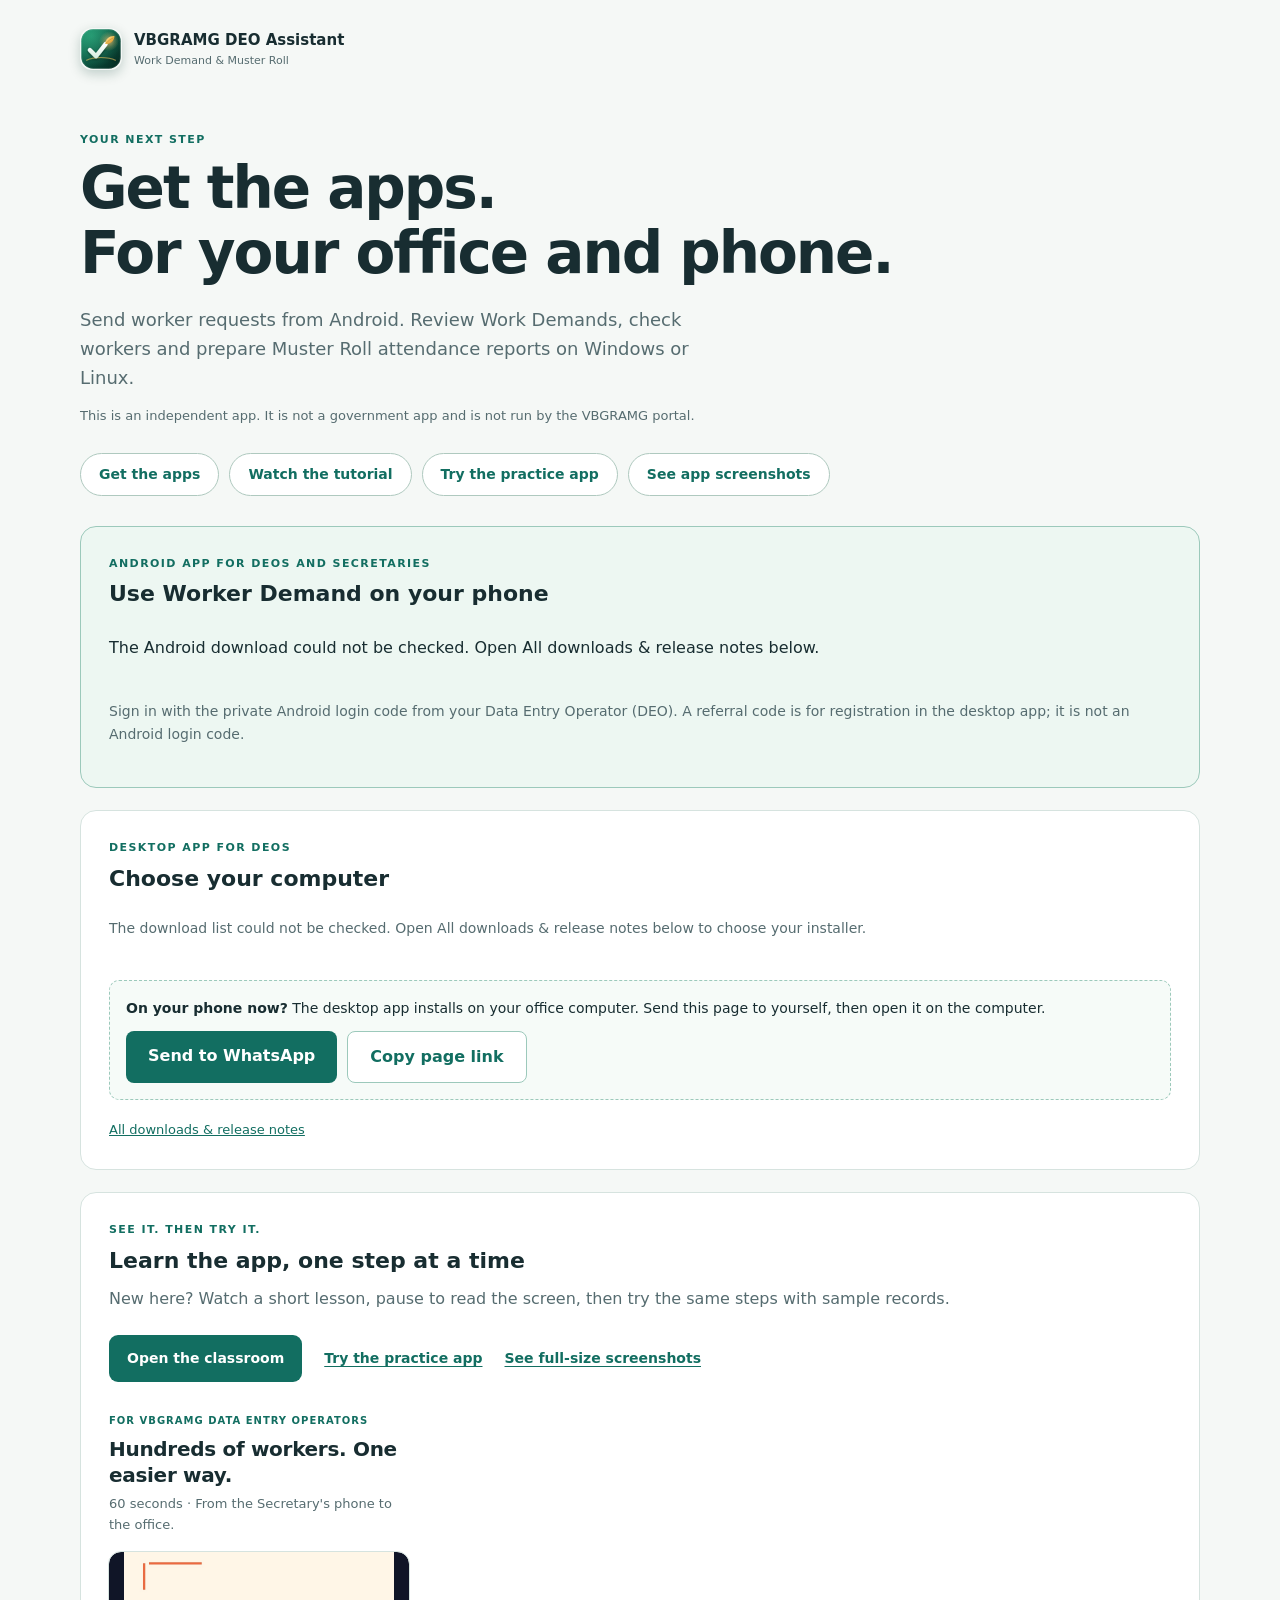
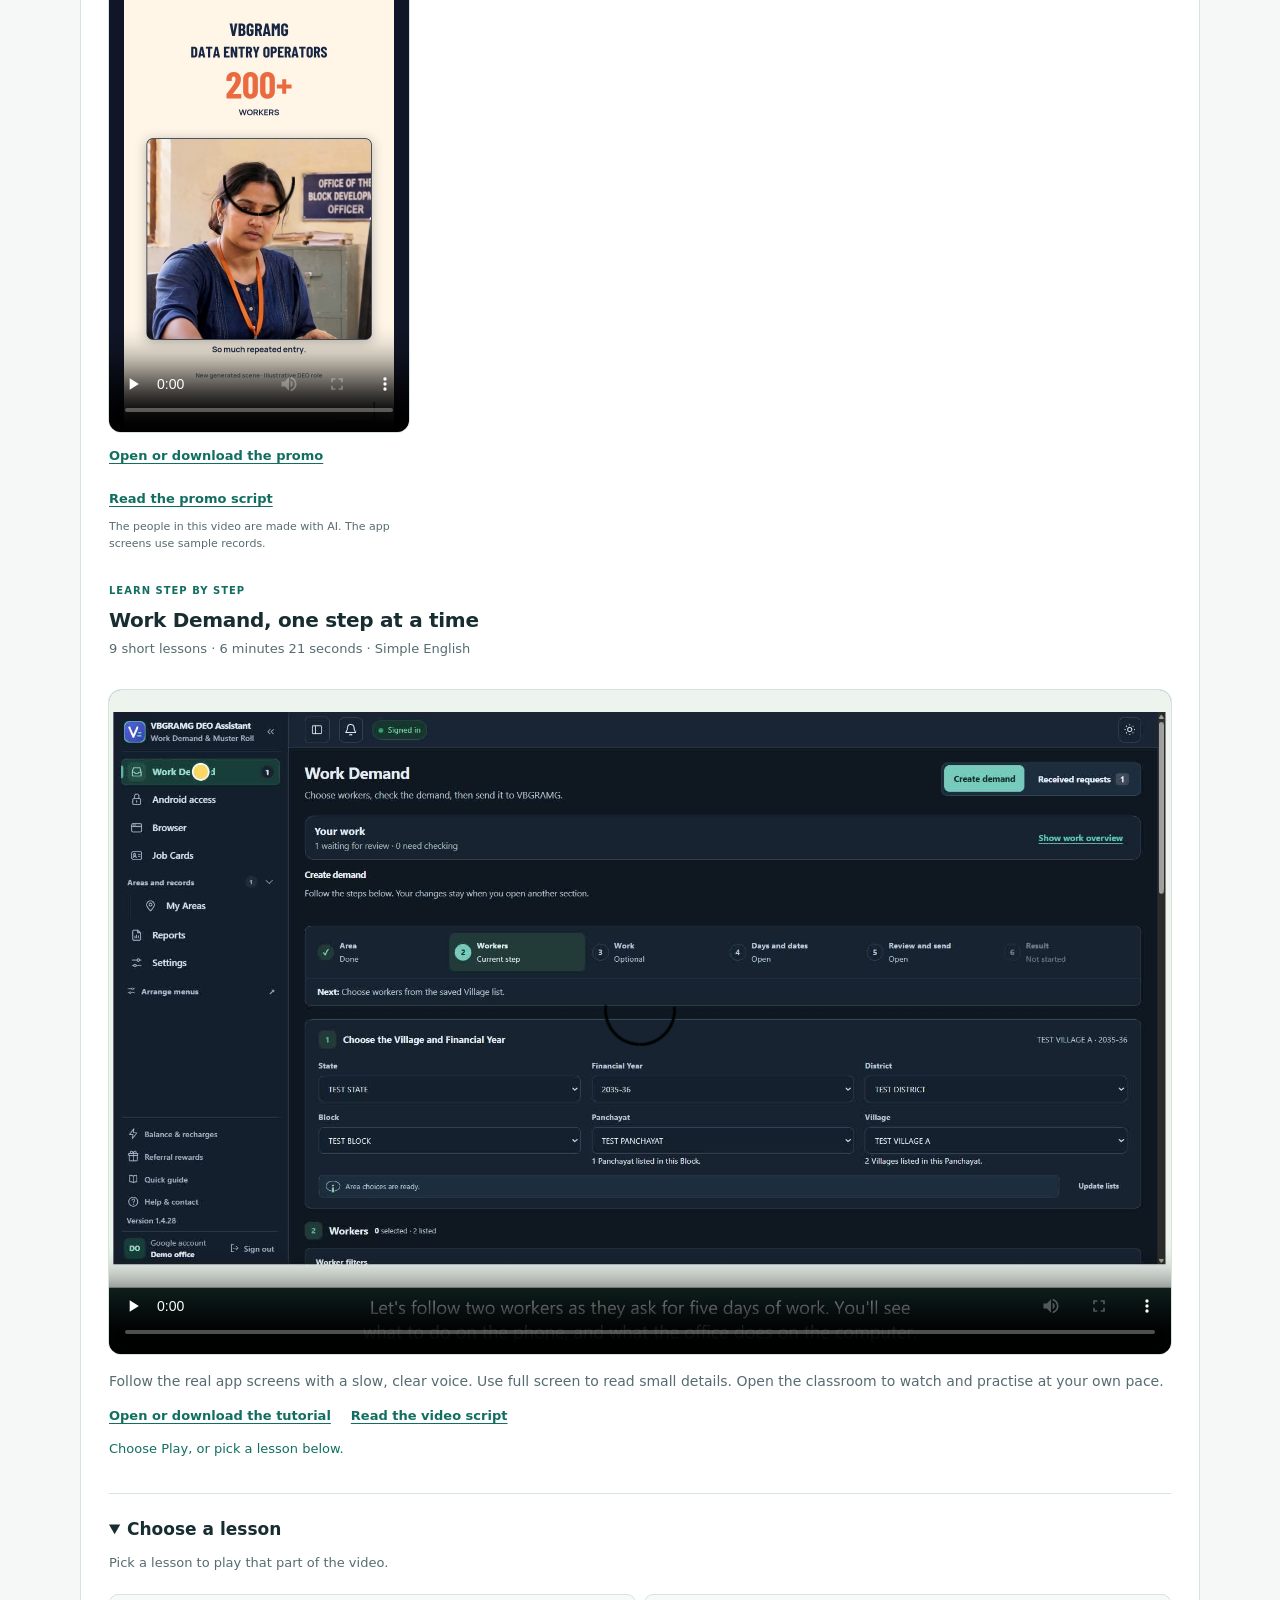
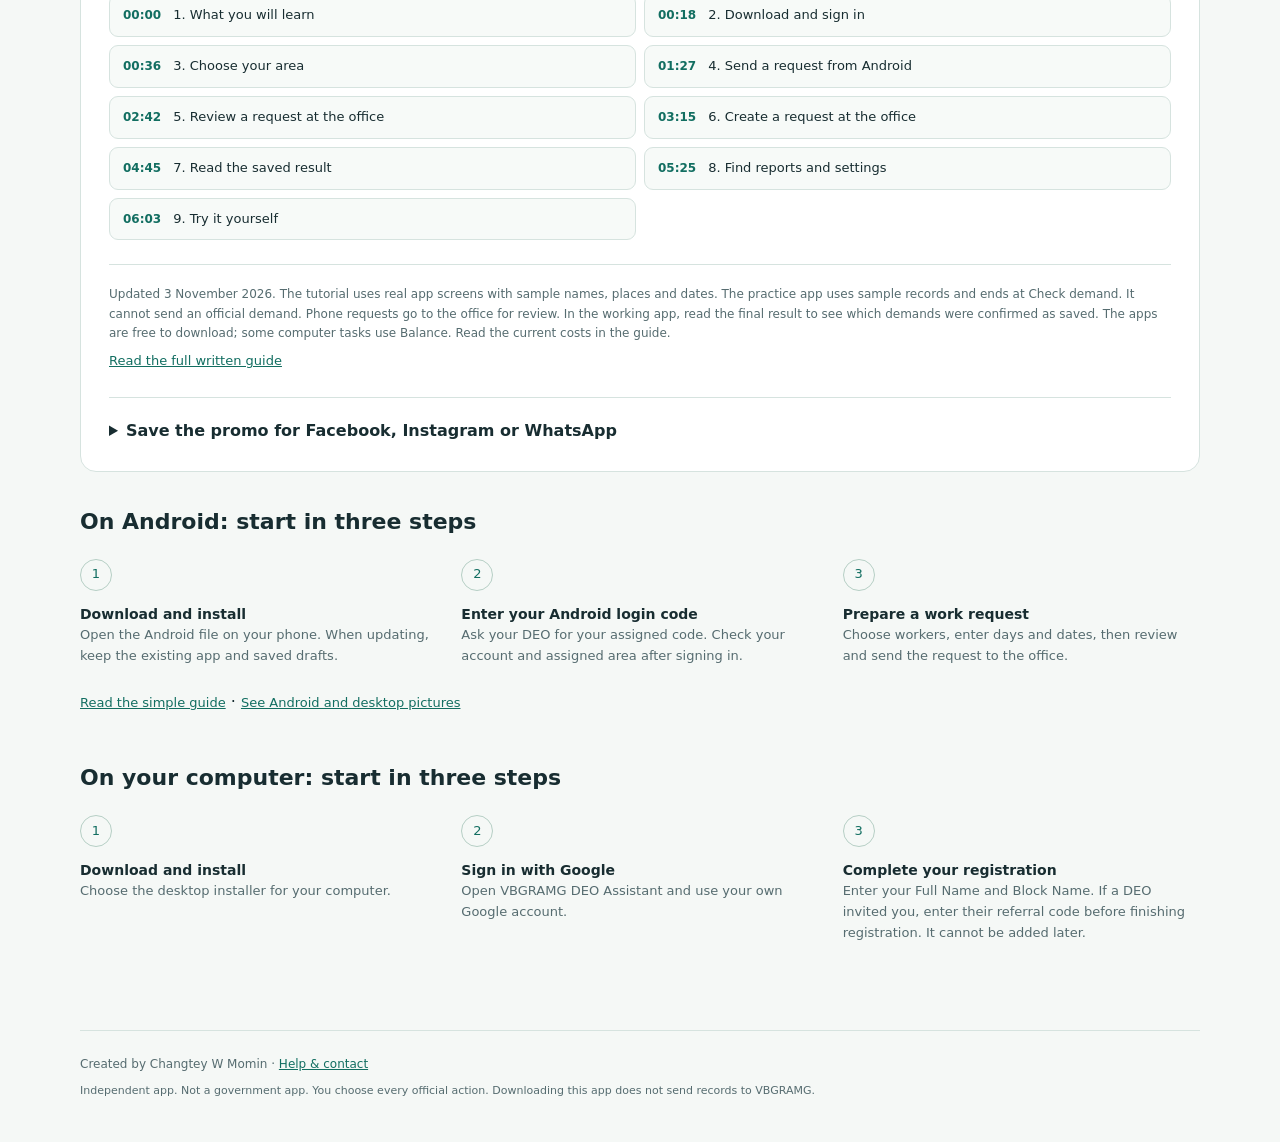
==== commit 78a82b4f: "Update promo: hundreds of workers, one easier Android-to-office workflow" ====
--- a/docs/index.html
+++ b/docs/index.html
@@ -1,115 +1,113 @@
-<!doctype html>
-<html lang="en">
-<head>
-  <meta charset="utf-8">
-  <meta name="viewport" content="width=device-width,initial-scale=1">
-  <meta name="referrer" content="no-referrer">
-  <meta http-equiv="Content-Security-Policy" content="default-src 'none'; script-src 'self'; style-src 'self'; img-src 'self'; media-src 'self' https://github.com https://release-assets.githubusercontent.com; connect-src 'self' https://raw.githubusercontent.com https://lsjnyedpttpnajyaguhr.supabase.co; base-uri 'none'; form-action 'none'">
-  <meta name="description" content="Download Worker Demand for Android and VBGRAMG DEO Assistant for Windows or Linux. Downloads, a step-by-step video, a practice classroom and clear app screenshots.">
-  <title>Download the apps for Android, Windows and Linux</title>
-  <link rel="stylesheet" href="download.css?v=20261104b">
-  <script src="download.js?v=20261104b" defer></script>
-</head>
-<body>
-  <header><a class="brand" href="https://github.com/Changtey/Worker-Demand-releases"><img class="brand-mark" src="app-logo.svg?v=20261104" alt="" width="42" height="42"><span>VBGRAMG DEO Assistant<small>Work Demand &amp; Muster Roll</small></span></a></header>
-  <main>
-    <p class="eyebrow">YOUR NEXT STEP</p>
-    <h1>Get the apps.<br>For your office and phone.</h1>
-    <p class="intro">Send worker requests from Android. Review Work Demands, check workers and prepare Muster Roll attendance reports on Windows or Linux.</p>
-    <p class="independent">This is an independent app. It is not a government app and is not run by the VBGRAMG portal.</p>
-    <nav class="quick-links" aria-label="On this page"><a href="#android-downloads">Get the apps</a><a href="#watch">Watch the tutorial</a><a href="learn/practice.html">Try the practice app</a><a href="learn/screenshots.html">See app screenshots</a></nav>
-    <section class="invite" id="invitation" aria-labelledby="invitation-heading" hidden>
-      <div><p class="eyebrow">YOU HAVE BEEN INVITED</p><h2 id="invitation-heading">Your referral code</h2><p id="invitation-check" role="status">Checking your referral code…</p></div>
-      <div class="code-row"><label class="sr-only" for="referral-code">Your referral code</label><input id="referral-code" readonly><button id="copy-code" type="button">Copy code</button></div>
-      <p class="benefit" id="invitation-benefit" hidden>Get <strong>+50 to your free balance</strong> when you register with this code, your Full Name and Block Name. Your welcome gift adds a separate 100 to your free balance.</p>
-      <p id="copy-result" role="status"></p>
-    </section>
-    <section class="downloads" id="android-downloads" aria-labelledby="android-heading">
-      <div class="section-heading"><div><p class="eyebrow">ANDROID APP FOR DEOS AND SECRETARIES</p><h2 id="android-heading">Use Worker Demand on your phone</h2></div><span id="android-version" class="version"></span></div>
-      <p id="android-status" role="status">Reading the latest Android download…</p>
-      <div class="download-options android-options">
-        <a id="android" class="download primary" hidden><strong>Download for Android</strong><span>Worker Demand · Android installation file (.apk)</span></a>
-      </div>
-      <p class="download-help">Sign in with the private Android login code from your Data Entry Operator (DEO). A referral code is for registration in the desktop app; it is not an Android login code.</p>
-    </section>
-    <section class="downloads" id="computer-downloads" aria-labelledby="download-heading">
-      <div class="section-heading"><div><p class="eyebrow">DESKTOP APP FOR DEOS</p><h2 id="download-heading">Choose your computer</h2></div><span id="version" class="version"></span></div>
-      <p id="download-status" role="status">Reading the latest download list…</p>
-      <div class="download-options">
-        <a id="windows" class="download primary" hidden><strong>Download for Windows</strong><span>64-bit installer</span></a>
-        <a id="linux-deb" class="download" hidden><strong>Download for Linux</strong><span>Debian installer · Ubuntu 24.04</span></a>
-        <a id="linux-appimage" class="download" hidden><strong>Linux AppImage</strong><span>64-bit</span></a>
-      </div>
-      <div class="send-to-computer">
-        <p><strong>On your phone now?</strong> The desktop app installs on your office computer. Send this page to yourself, then open it on the computer.</p>
-        <div class="send-actions"><a class="send-whatsapp" href="https://wa.me/?text=VBGRAMG%20DEO%20Assistant%20for%20your%20office%20computer.%20Open%20this%20page%20on%20the%20computer%2C%20then%20choose%20Download%20for%20Windows%3A%20https%3A%2F%2Fchangtey.github.io%2FWorker-Demand-releases%2F%23computer-downloads" rel="noopener">Send to WhatsApp</a><button id="copy-page-link" type="button">Copy page link</button></div>
-        <p id="copy-page-result" role="status"></p>
-      </div>
-      <a class="text-link" href="https://github.com/Changtey/Worker-Demand-releases">All downloads &amp; release notes</a>
-    </section>
-    <section class="watch" id="watch" aria-labelledby="watch-heading">
-      <p class="eyebrow">SEE IT. THEN TRY IT.</p>
-      <h2 id="watch-heading">Learn the app, one step at a time</h2>
-      <p class="watch-intro">New here? Watch a short lesson, pause to read the screen, then try the same steps with sample records.</p>
-      <div class="learning-actions"><a class="learn-primary" href="learn/classroom.html">Open the classroom</a><a href="learn/practice.html">Try the practice app</a><a href="learn/screenshots.html">See full-size screenshots</a></div>
-      <div class="video-grid">
-        <article class="video-card promo-card quick-look-card" aria-labelledby="quick-look-heading">
-          <div class="video-heading"><span class="video-kind">QUICK LOOK</span><h3 id="quick-look-heading">Meet Work Demand &amp; Muster Roll</h3><p>26 seconds · Phone to office, with worker checks</p></div>
-          <video id="quick-look-video" controls playsinline preload="none" width="1080" height="1920" poster="videos/ad-26s-cover.jpg?v=20261104" aria-label="Quick look: Work Demand from the phone to the office in 26 seconds">
-            <source src="videos/Work-Demand-Ad-26s.mp4?v=20261104" type="video/mp4">
-            Your browser cannot play this video. Use the video link below.
-          </video>
-          <a class="video-link" href="videos/Work-Demand-Ad-26s.mp4">Open or download the quick look</a>
-          <p class="video-note">The office worker and the Secretary are illustrations. The app screens use sample records.</p>
-        </article>
-        <article class="video-card tutorial-card" aria-labelledby="tutorial-heading">
-          <div class="video-heading"><span class="video-kind">LEARN STEP BY STEP</span><h3 id="tutorial-heading">Work Demand, one step at a time</h3><p id="tutorial-length">9 short lessons · 6 minutes 21 seconds · Simple English</p></div>
-          <video id="tutorial-video" controls playsinline preload="none" width="1920" height="1200" poster="videos/tutorial-cover.jpg?v=20261103" aria-label="Tutorial: Work Demand, one step at a time">
-            <source src="videos/VBGRAMG-Tutorial-Simple-English.mp4?v=20261103" type="video/mp4">
-            <track kind="captions" src="videos/tutorial-en.vtt?v=20261103" srclang="en" label="English">
-            Your browser cannot play this video. Use the video link below.
-          </video>
-          <p class="video-help">Follow the real app screens with a slow, clear voice. Use full screen to read small details. Open the classroom to watch and practise at your own pace.</p>
-          <div class="video-actions"><a class="video-link" href="videos/VBGRAMG-Tutorial-Simple-English.mp4">Open or download the tutorial</a><a class="video-link" href="videos/tutorial-transcript.txt">Read the video script</a></div>
-          <p id="lesson-status" class="lesson-status" role="status">Choose Play, or pick a lesson below.</p>
-        </article>
-      </div>
-      <!-- Times come from the checked, final narration. -->
-      <details class="lessons" open><summary>Choose a lesson</summary><p>Pick a lesson to play that part of the video.</p><div id="tutorial-chapters" class="chapter-groups"><ol class="chapter-list">
-<li><button type="button" data-lesson-time="0.000" data-lesson-title="What you will learn"><span class="chapter-time">00:00</span><span>1. What you will learn</span></button></li>
-<li><button type="button" data-lesson-time="18.167" data-lesson-title="Download and sign in"><span class="chapter-time">00:18</span><span>2. Download and sign in</span></button></li>
-<li><button type="button" data-lesson-time="36.458" data-lesson-title="Choose your area"><span class="chapter-time">00:36</span><span>3. Choose your area</span></button></li>
-<li><button type="button" data-lesson-time="87.792" data-lesson-title="Send a request from Android"><span class="chapter-time">01:27</span><span>4. Send a request from Android</span></button></li>
-<li><button type="button" data-lesson-time="162.792" data-lesson-title="Review a request at the office"><span class="chapter-time">02:42</span><span>5. Review a request at the office</span></button></li>
-<li><button type="button" data-lesson-time="195.042" data-lesson-title="Create a request at the office"><span class="chapter-time">03:15</span><span>6. Create a request at the office</span></button></li>
-<li><button type="button" data-lesson-time="285.000" data-lesson-title="Read the saved result"><span class="chapter-time">04:45</span><span>7. Read the saved result</span></button></li>
-<li><button type="button" data-lesson-time="325.458" data-lesson-title="Find reports and settings"><span class="chapter-time">05:25</span><span>8. Find reports and settings</span></button></li>
-<li><button type="button" data-lesson-time="363.583" data-lesson-title="Try it yourself"><span class="chapter-time">06:03</span><span>9. Try it yourself</span></button></li>
-</ol></div></details>
-      <p class="watch-footnote">Updated 3 November 2026. The tutorial uses real app screens with sample names, places and dates. The practice app uses sample records and ends at Check demand. It cannot send an official demand. Phone requests go to the office for review. In the working app, read the final result to see which demands were confirmed as saved. The apps are free to download; some computer tasks use Balance. Read the current costs in the guide.</p>
-      <a class="text-link" href="https://github.com/Changtey/Worker-Demand-releases/blob/main/docs/USER_GUIDE.md">Read the full written guide</a>
-      <details class="promo-preview" open><summary>Watch the 26-second introduction</summary>
-        <article class="video-card promo-card" aria-labelledby="promo-heading">
-          <div class="video-heading"><span class="video-kind">QUICK LOOK</span><h3 id="promo-heading">Meet the app</h3><p>26 seconds</p></div>
-          <video id="promo-video" controls playsinline preload="none" width="1080" height="1920" poster="videos/promo-26-cover.jpg?v=20261104" aria-label="Promo video: meet Work Demand and Muster Roll">
-            <source src="videos/Work-Demand-Promo-26s.mp4?v=20261104" type="video/mp4">
-            <track kind="captions" src="videos/promo-26-en.vtt?v=20261104" srclang="en" label="English">
-            Your browser cannot play this video. Use the video link below.
-          </video>
-          <a class="video-link" href="videos/Work-Demand-Promo-26s.mp4">Open or download the promo</a>
-          <p class="video-note">Some scenes are illustrations made for this video. The app screens use sample records.</p>
-        </article>
-      </details>
-    </section>
-    <section class="steps" aria-labelledby="phone-start-heading"><h2 id="phone-start-heading">On Android: start in three steps</h2>
-      <ol><li><strong>Download and install</strong><span>Open the Android file on your phone. When updating, keep the existing app and saved drafts.</span></li><li><strong>Enter your Android login code</strong><span>Ask your DEO for your assigned code. Check your account and assigned area after signing in.</span></li><li><strong>Prepare a work request</strong><span>Choose workers, enter days and dates, then review and send the request to the office.</span></li></ol>
-      <a class="text-link" href="https://github.com/Changtey/Worker-Demand-releases/blob/main/docs/USER_GUIDE.md">Read the simple guide</a> · <a class="text-link" href="https://github.com/Changtey/Worker-Demand-releases#see-the-app">See Android and desktop pictures</a>
-    </section>
-    <section class="steps" aria-labelledby="start-heading"><h2 id="start-heading">On your computer: start in three steps</h2>
-      <ol><li><strong>Download and install</strong><span>Choose the desktop installer for your computer.</span></li><li><strong>Sign in with Google</strong><span>Open VBGRAMG DEO Assistant and use your own Google account.</span></li><li><strong>Complete your registration</strong><span>Enter your Full Name and Block Name. If a DEO invited you, enter their referral code before finishing registration. It cannot be added later.</span></li></ol>
-      <p id="reward-terms" hidden>Your inviter receives 50 in free balance after your first completed, checked Work Demand that uses free balance. Downloading or signing up alone does not earn their reward.</p>
-    </section>
-  </main>
-  <footer>Created by Changtey W Momin · <a href="mailto:changwatre@gmail.com">Help &amp; contact</a><p>Independent app. Not a government app. You choose every official action. Downloading this app does not send records to VBGRAMG.</p></footer>
-</body>
-</html>
+<!doctype html>
+<html lang="en">
+<head>
+  <meta charset="utf-8">
+  <meta name="viewport" content="width=device-width,initial-scale=1">
+  <meta name="referrer" content="no-referrer">
+  <meta http-equiv="Content-Security-Policy" content="default-src 'none'; script-src 'self'; style-src 'self'; img-src 'self'; media-src 'self' https://github.com https://release-assets.githubusercontent.com; connect-src 'self' https://raw.githubusercontent.com https://lsjnyedpttpnajyaguhr.supabase.co; base-uri 'none'; form-action 'none'">
+  <meta name="description" content="Download Worker Demand for Android and VBGRAMG DEO Assistant for Windows or Linux. Downloads, a step-by-step video, a practice classroom and clear app screenshots.">
+  <title>Download the apps for Android, Windows and Linux</title>
+  <link rel="stylesheet" href="download.css?v=20261104b">
+  <script src="download.js?v=20261104b" defer></script>
+</head>
+<body>
+  <header><a class="brand" href="https://github.com/Changtey/Worker-Demand-releases"><img class="brand-mark" src="app-logo.svg?v=20261104" alt="" width="42" height="42"><span>VBGRAMG DEO Assistant<small>Work Demand &amp; Muster Roll</small></span></a></header>
+  <main>
+    <p class="eyebrow">YOUR NEXT STEP</p>
+    <h1>Get the apps.<br>For your office and phone.</h1>
+    <p class="intro">Send worker requests from Android. Review Work Demands, check workers and prepare Muster Roll attendance reports on Windows or Linux.</p>
+    <p class="independent">This is an independent app. It is not a government app and is not run by the VBGRAMG portal.</p>
+    <nav class="quick-links" aria-label="On this page"><a href="#android-downloads">Get the apps</a><a href="#watch">Watch the tutorial</a><a href="learn/practice.html">Try the practice app</a><a href="learn/screenshots.html">See app screenshots</a></nav>
+    <section class="invite" id="invitation" aria-labelledby="invitation-heading" hidden>
+      <div><p class="eyebrow">YOU HAVE BEEN INVITED</p><h2 id="invitation-heading">Your referral code</h2><p id="invitation-check" role="status">Checking your referral code…</p></div>
+      <div class="code-row"><label class="sr-only" for="referral-code">Your referral code</label><input id="referral-code" readonly><button id="copy-code" type="button">Copy code</button></div>
+      <p class="benefit" id="invitation-benefit" hidden>Get <strong>+50 to your free balance</strong> when you register with this code, your Full Name and Block Name. Your welcome gift adds a separate 100 to your free balance.</p>
+      <p id="copy-result" role="status"></p>
+    </section>
+    <section class="downloads" id="android-downloads" aria-labelledby="android-heading">
+      <div class="section-heading"><div><p class="eyebrow">ANDROID APP FOR DEOS AND SECRETARIES</p><h2 id="android-heading">Use Worker Demand on your phone</h2></div><span id="android-version" class="version"></span></div>
+      <p id="android-status" role="status">Reading the latest Android download…</p>
+      <div class="download-options android-options">
+        <a id="android" class="download primary" hidden><strong>Download for Android</strong><span>Worker Demand · Android installation file (.apk)</span></a>
+      </div>
+      <p class="download-help">Sign in with the private Android login code from your Data Entry Operator (DEO). A referral code is for registration in the desktop app; it is not an Android login code.</p>
+    </section>
+    <section class="downloads" id="computer-downloads" aria-labelledby="download-heading">
+      <div class="section-heading"><div><p class="eyebrow">DESKTOP APP FOR DEOS</p><h2 id="download-heading">Choose your computer</h2></div><span id="version" class="version"></span></div>
+      <p id="download-status" role="status">Reading the latest download list…</p>
+      <div class="download-options">
+        <a id="windows" class="download primary" hidden><strong>Download for Windows</strong><span>64-bit installer</span></a>
+        <a id="linux-deb" class="download" hidden><strong>Download for Linux</strong><span>Debian installer · Ubuntu 24.04</span></a>
+        <a id="linux-appimage" class="download" hidden><strong>Linux AppImage</strong><span>64-bit</span></a>
+      </div>
+      <div class="send-to-computer">
+        <p><strong>On your phone now?</strong> The desktop app installs on your office computer. Send this page to yourself, then open it on the computer.</p>
+        <div class="send-actions"><a class="send-whatsapp" href="https://wa.me/?text=VBGRAMG%20DEO%20Assistant%20for%20your%20office%20computer.%20Open%20this%20page%20on%20the%20computer%2C%20then%20choose%20Download%20for%20Windows%3A%20https%3A%2F%2Fchangtey.github.io%2FWorker-Demand-releases%2F%23computer-downloads" rel="noopener">Send to WhatsApp</a><button id="copy-page-link" type="button">Copy page link</button></div>
+        <p id="copy-page-result" role="status"></p>
+      </div>
+      <a class="text-link" href="https://github.com/Changtey/Worker-Demand-releases">All downloads &amp; release notes</a>
+    </section>
+    <section class="watch" id="watch" aria-labelledby="watch-heading">
+      <p class="eyebrow">SEE IT. THEN TRY IT.</p>
+      <h2 id="watch-heading">Learn the app, one step at a time</h2>
+      <p class="watch-intro">New here? Watch a short lesson, pause to read the screen, then try the same steps with sample records.</p>
+      <div class="learning-actions"><a class="learn-primary" href="learn/classroom.html">Open the classroom</a><a href="learn/practice.html">Try the practice app</a><a href="learn/screenshots.html">See full-size screenshots</a></div>
+      <div class="video-grid">
+        <article class="video-card promo-card quick-look-card" aria-labelledby="promo-heading">
+          <div class="video-heading"><span class="video-kind">FOR VBGRAMG DATA ENTRY OPERATORS</span><h3 id="promo-heading">Hundreds of workers. One easier way.</h3><p>60 seconds · From the Secretary's phone to the office.</p></div>
+          <video id="promo-video" controls playsinline preload="none" width="1080" height="1920" poster="videos/promo-problem-solution-cover.jpg?v=20261105" aria-label="One-minute promo: send a worker list from Android, review the desktop notification and create Work Demands">
+            <source src="videos/Work-Demand-Problem-Solution-60s.mp4?v=20261105" type="video/mp4">
+            <track kind="captions" src="videos/promo-problem-solution-en.vtt?v=20261105" srclang="en" label="English">
+            Your browser cannot play this video. Use the video link below.
+          </video>
+          <div class="video-actions"><a class="video-link" href="videos/Work-Demand-Problem-Solution-60s.mp4">Open or download the promo</a><a class="video-link" href="videos/promo-problem-solution-transcript.txt">Read the promo script</a></div>
+          <p class="video-note">The people in this video are made with AI. The app screens use sample records.</p>
+        </article>
+        <article class="video-card tutorial-card" aria-labelledby="tutorial-heading">
+          <div class="video-heading"><span class="video-kind">LEARN STEP BY STEP</span><h3 id="tutorial-heading">Work Demand, one step at a time</h3><p id="tutorial-length">9 short lessons · 6 minutes 21 seconds · Simple English</p></div>
+          <video id="tutorial-video" controls playsinline preload="none" width="1920" height="1200" poster="videos/tutorial-cover.jpg?v=20261103" aria-label="Tutorial: Work Demand, one step at a time">
+            <source src="videos/VBGRAMG-Tutorial-Simple-English.mp4?v=20261103" type="video/mp4">
+            <track kind="captions" src="videos/tutorial-en.vtt?v=20261103" srclang="en" label="English">
+            Your browser cannot play this video. Use the video link below.
+          </video>
+          <p class="video-help">Follow the real app screens with a slow, clear voice. Use full screen to read small details. Open the classroom to watch and practise at your own pace.</p>
+          <div class="video-actions"><a class="video-link" href="videos/VBGRAMG-Tutorial-Simple-English.mp4">Open or download the tutorial</a><a class="video-link" href="videos/tutorial-transcript.txt">Read the video script</a></div>
+          <p id="lesson-status" class="lesson-status" role="status">Choose Play, or pick a lesson below.</p>
+        </article>
+      </div>
+      <!-- Times come from the checked, final narration. -->
+      <details class="lessons" open><summary>Choose a lesson</summary><p>Pick a lesson to play that part of the video.</p><div id="tutorial-chapters" class="chapter-groups"><ol class="chapter-list">
+<li><button type="button" data-lesson-time="0.000" data-lesson-title="What you will learn"><span class="chapter-time">00:00</span><span>1. What you will learn</span></button></li>
+<li><button type="button" data-lesson-time="18.167" data-lesson-title="Download and sign in"><span class="chapter-time">00:18</span><span>2. Download and sign in</span></button></li>
+<li><button type="button" data-lesson-time="36.458" data-lesson-title="Choose your area"><span class="chapter-time">00:36</span><span>3. Choose your area</span></button></li>
+<li><button type="button" data-lesson-time="87.792" data-lesson-title="Send a request from Android"><span class="chapter-time">01:27</span><span>4. Send a request from Android</span></button></li>
+<li><button type="button" data-lesson-time="162.792" data-lesson-title="Review a request at the office"><span class="chapter-time">02:42</span><span>5. Review a request at the office</span></button></li>
+<li><button type="button" data-lesson-time="195.042" data-lesson-title="Create a request at the office"><span class="chapter-time">03:15</span><span>6. Create a request at the office</span></button></li>
+<li><button type="button" data-lesson-time="285.000" data-lesson-title="Read the saved result"><span class="chapter-time">04:45</span><span>7. Read the saved result</span></button></li>
+<li><button type="button" data-lesson-time="325.458" data-lesson-title="Find reports and settings"><span class="chapter-time">05:25</span><span>8. Find reports and settings</span></button></li>
+<li><button type="button" data-lesson-time="363.583" data-lesson-title="Try it yourself"><span class="chapter-time">06:03</span><span>9. Try it yourself</span></button></li>
+</ol></div></details>
+      <p class="watch-footnote">Updated 3 November 2026. The tutorial uses real app screens with sample names, places and dates. The practice app uses sample records and ends at Check demand. It cannot send an official demand. Phone requests go to the office for review. In the working app, read the final result to see which demands were confirmed as saved. The apps are free to download; some computer tasks use Balance. Read the current costs in the guide.</p>
+      <a class="text-link" href="https://github.com/Changtey/Worker-Demand-releases/blob/main/docs/USER_GUIDE.md">Read the full written guide</a>
+      <details class="promo-preview"><summary>Save the promo for Facebook, Instagram or WhatsApp</summary>
+        <p>Choose a copy to save and share. Each video is one minute long.</p>
+        <div class="video-actions">
+          <a class="video-link" href="videos/Work-Demand-Problem-Solution-60s.mp4" download>Facebook and Instagram Reels (portrait)</a>
+          <a class="video-link" href="videos/Work-Demand-Problem-Solution-60s-Feed.mp4" download>Facebook and Instagram feed</a>
+          <a class="video-link" href="videos/Work-Demand-Problem-Solution-60s-WhatsApp.mp4" download>WhatsApp (smaller file)</a>
+        </div>
+        <p class="video-note">Promo updated 5 November 2026. Free to download. Some computer tasks use Balance; read the current costs in the guide.</p>
+      </details>
+    </section>
+    <section class="steps" aria-labelledby="phone-start-heading"><h2 id="phone-start-heading">On Android: start in three steps</h2>
+      <ol><li><strong>Download and install</strong><span>Open the Android file on your phone. When updating, keep the existing app and saved drafts.</span></li><li><strong>Enter your Android login code</strong><span>Ask your DEO for your assigned code. Check your account and assigned area after signing in.</span></li><li><strong>Prepare a work request</strong><span>Choose workers, enter days and dates, then review and send the request to the office.</span></li></ol>
+      <a class="text-link" href="https://github.com/Changtey/Worker-Demand-releases/blob/main/docs/USER_GUIDE.md">Read the simple guide</a> · <a class="text-link" href="https://github.com/Changtey/Worker-Demand-releases#see-the-app">See Android and desktop pictures</a>
+    </section>
+    <section class="steps" aria-labelledby="start-heading"><h2 id="start-heading">On your computer: start in three steps</h2>
+      <ol><li><strong>Download and install</strong><span>Choose the desktop installer for your computer.</span></li><li><strong>Sign in with Google</strong><span>Open VBGRAMG DEO Assistant and use your own Google account.</span></li><li><strong>Complete your registration</strong><span>Enter your Full Name and Block Name. If a DEO invited you, enter their referral code before finishing registration. It cannot be added later.</span></li></ol>
+      <p id="reward-terms" hidden>Your inviter receives 50 in free balance after your first completed, checked Work Demand that uses free balance. Downloading or signing up alone does not earn their reward.</p>
+    </section>
+  </main>
+  <footer>Created by Changtey W Momin · <a href="mailto:changwatre@gmail.com">Help &amp; contact</a><p>Independent app. Not a government app. You choose every official action. Downloading this app does not send records to VBGRAMG.</p></footer>
+</body>
+</html>
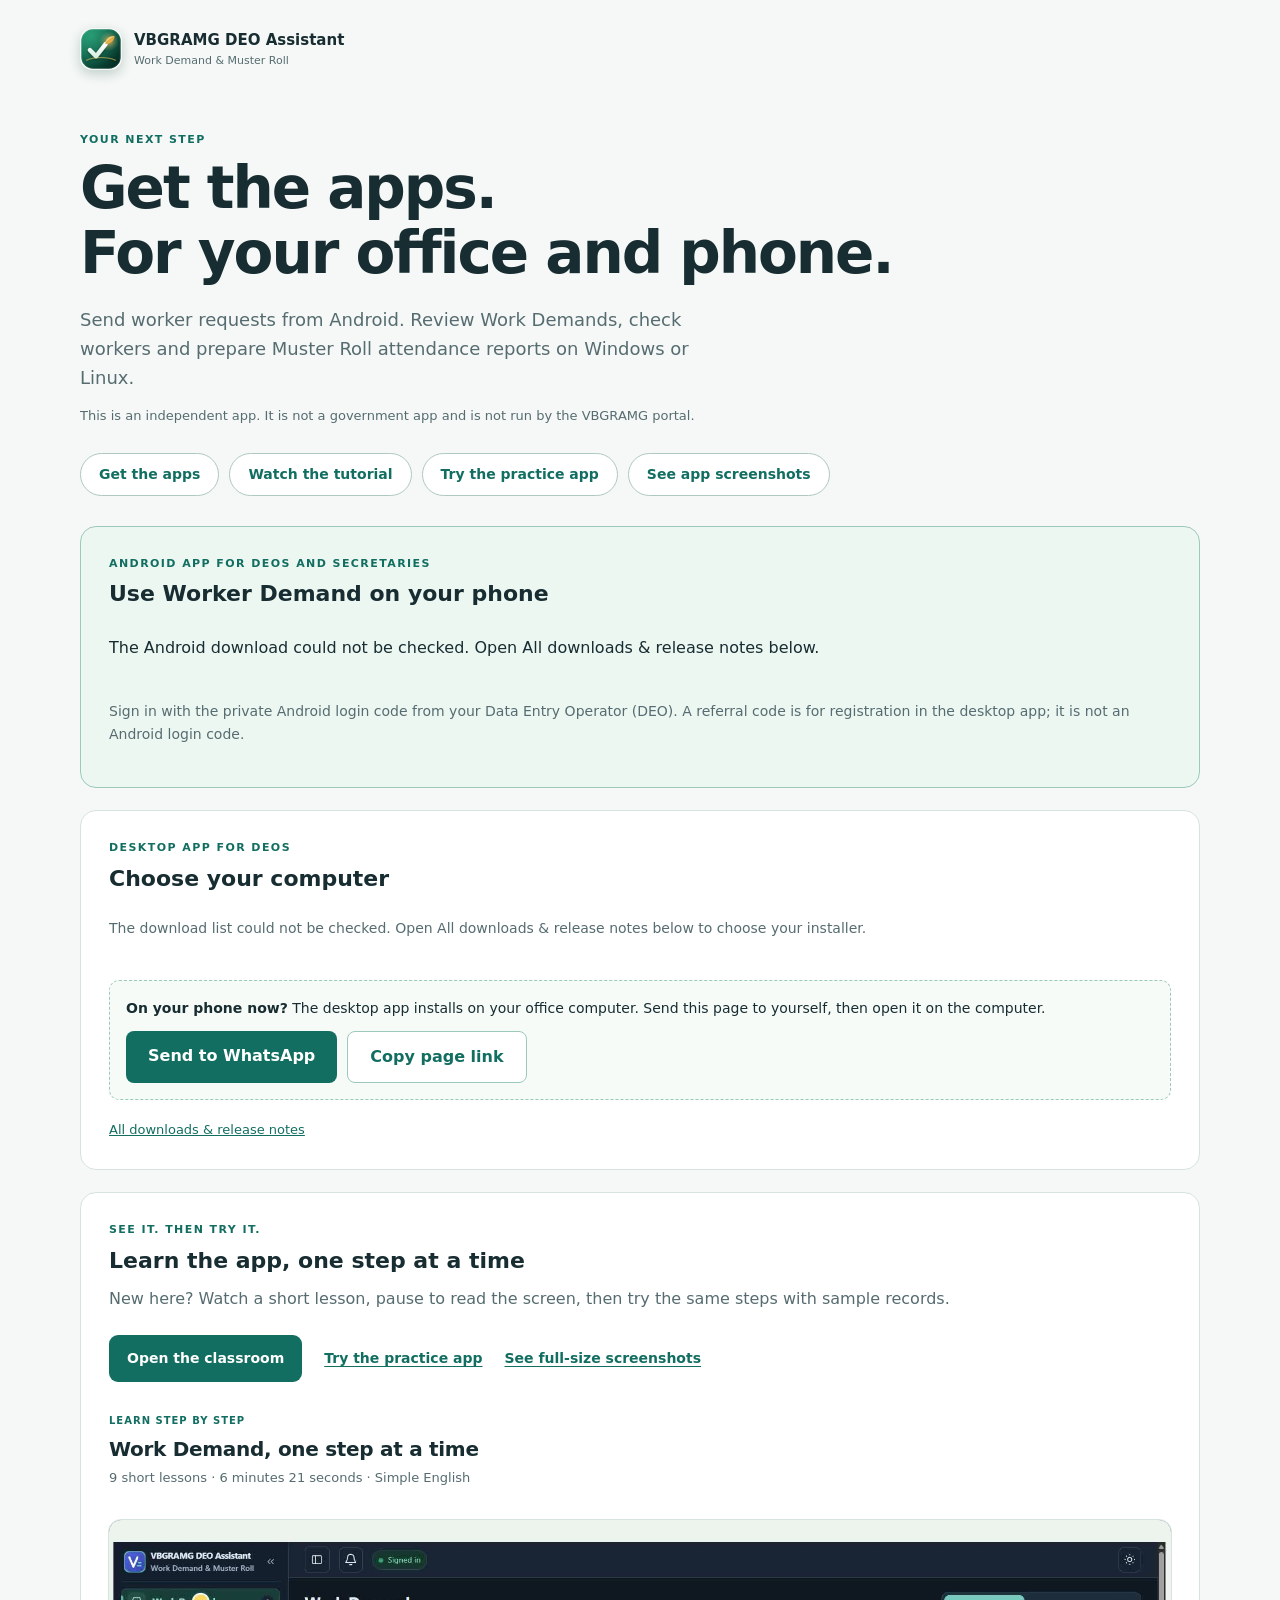
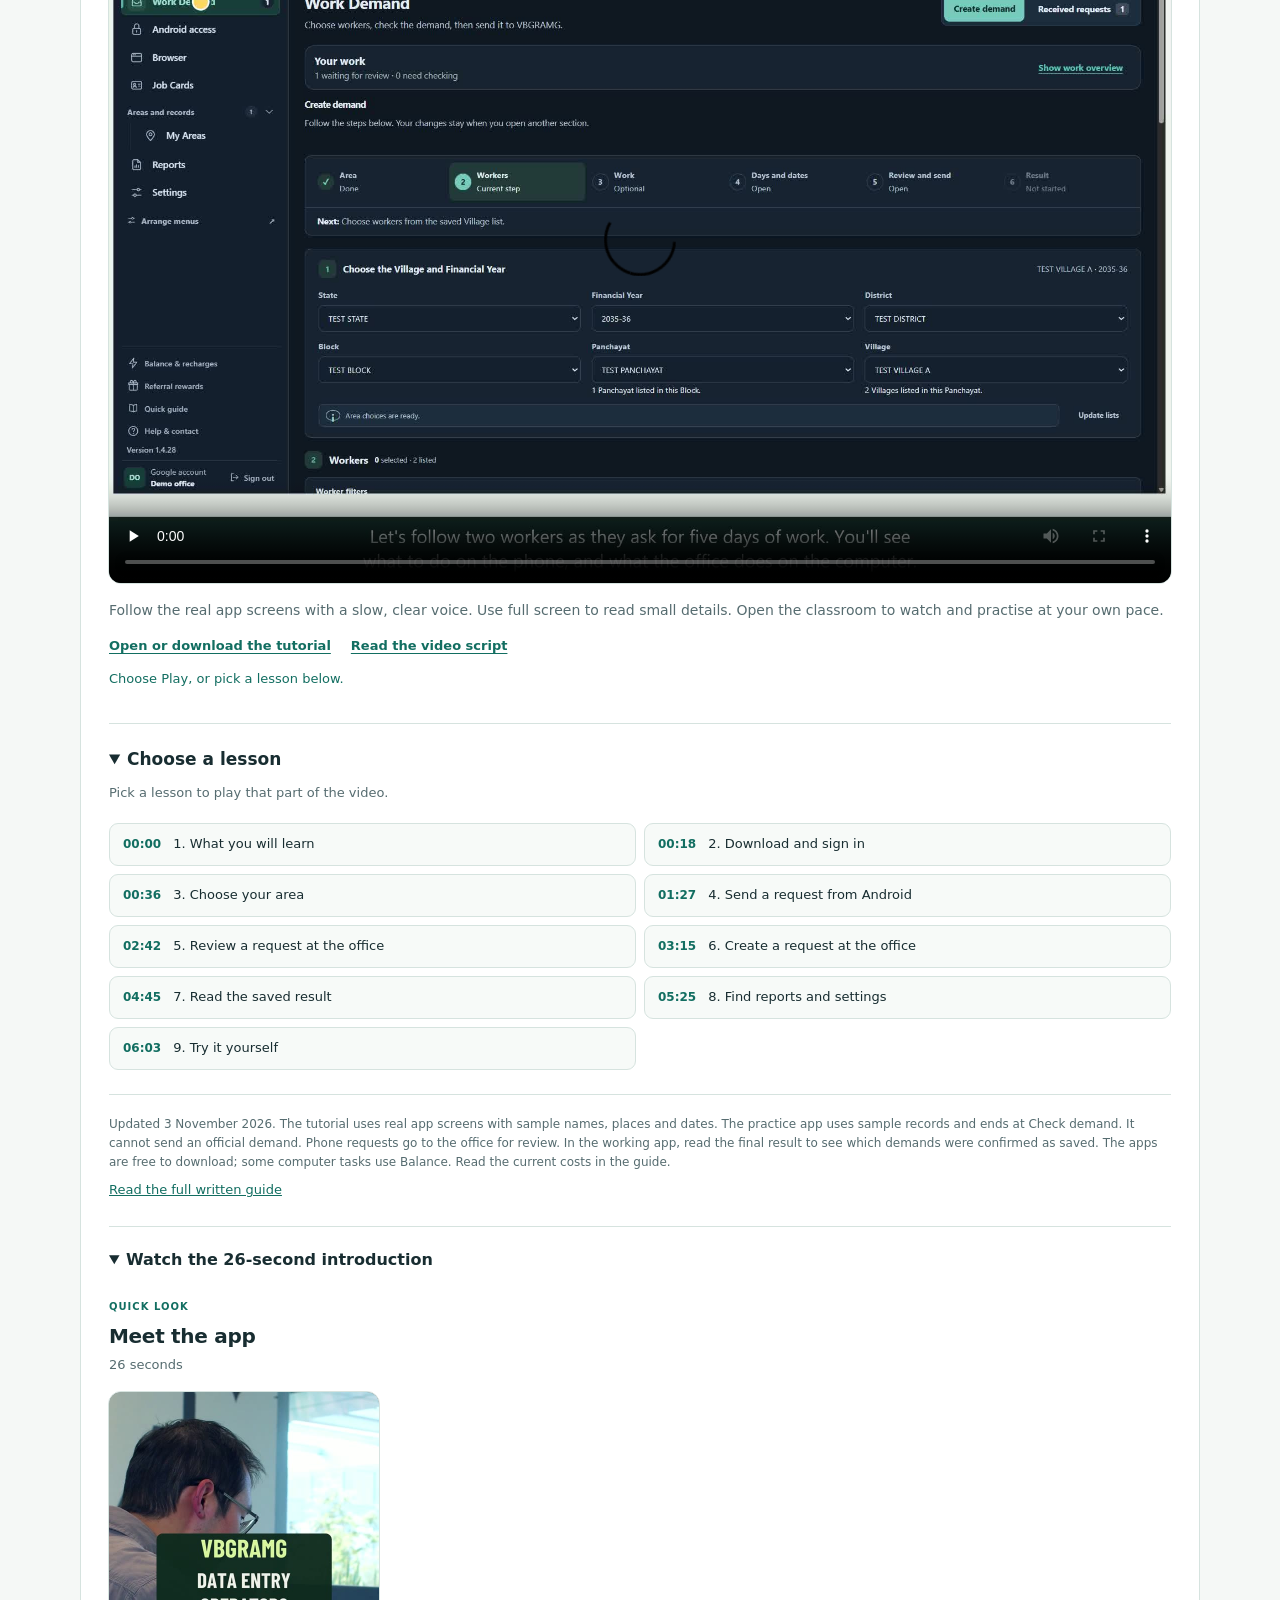
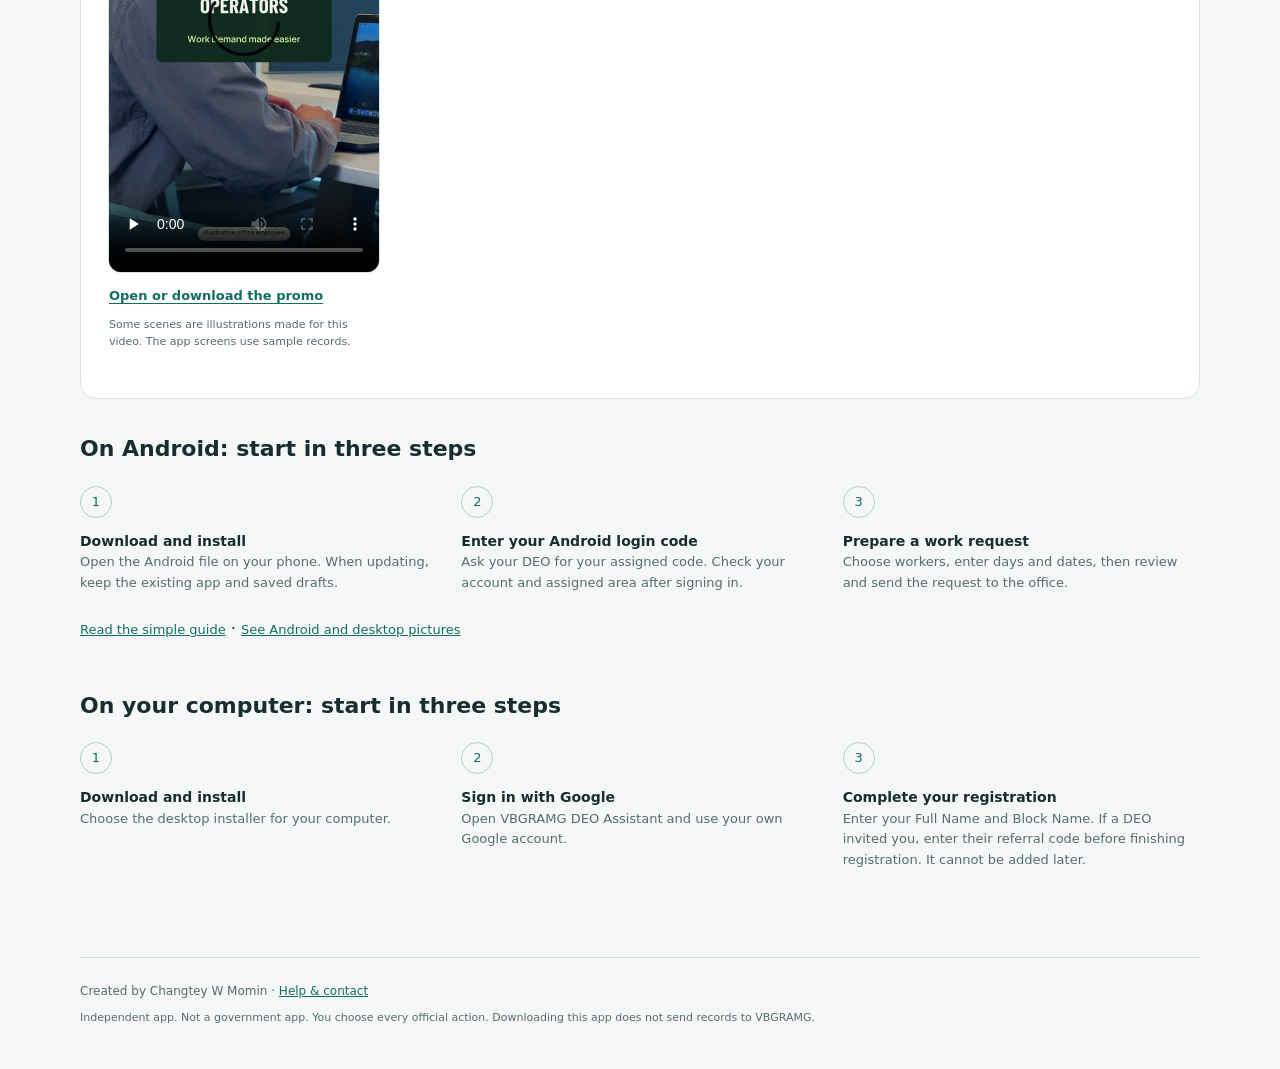
==== commit 82a34664: "Update the tutorial and add the practice classroom and app screenshots" ====
--- a/docs/index.html
+++ b/docs/index.html
@@ -1,113 +1,106 @@
-<!doctype html>
-<html lang="en">
-<head>
-  <meta charset="utf-8">
-  <meta name="viewport" content="width=device-width,initial-scale=1">
-  <meta name="referrer" content="no-referrer">
-  <meta http-equiv="Content-Security-Policy" content="default-src 'none'; script-src 'self'; style-src 'self'; img-src 'self'; media-src 'self' https://github.com https://release-assets.githubusercontent.com; connect-src 'self' https://raw.githubusercontent.com https://lsjnyedpttpnajyaguhr.supabase.co; base-uri 'none'; form-action 'none'">
-  <meta name="description" content="Download Worker Demand for Android and VBGRAMG DEO Assistant for Windows or Linux. Downloads, a step-by-step video, a practice classroom and clear app screenshots.">
-  <title>Download the apps for Android, Windows and Linux</title>
-  <link rel="stylesheet" href="download.css?v=20261104b">
-  <script src="download.js?v=20261104b" defer></script>
-</head>
-<body>
-  <header><a class="brand" href="https://github.com/Changtey/Worker-Demand-releases"><img class="brand-mark" src="app-logo.svg?v=20261104" alt="" width="42" height="42"><span>VBGRAMG DEO Assistant<small>Work Demand &amp; Muster Roll</small></span></a></header>
-  <main>
-    <p class="eyebrow">YOUR NEXT STEP</p>
-    <h1>Get the apps.<br>For your office and phone.</h1>
-    <p class="intro">Send worker requests from Android. Review Work Demands, check workers and prepare Muster Roll attendance reports on Windows or Linux.</p>
-    <p class="independent">This is an independent app. It is not a government app and is not run by the VBGRAMG portal.</p>
-    <nav class="quick-links" aria-label="On this page"><a href="#android-downloads">Get the apps</a><a href="#watch">Watch the tutorial</a><a href="learn/practice.html">Try the practice app</a><a href="learn/screenshots.html">See app screenshots</a></nav>
-    <section class="invite" id="invitation" aria-labelledby="invitation-heading" hidden>
-      <div><p class="eyebrow">YOU HAVE BEEN INVITED</p><h2 id="invitation-heading">Your referral code</h2><p id="invitation-check" role="status">Checking your referral code…</p></div>
-      <div class="code-row"><label class="sr-only" for="referral-code">Your referral code</label><input id="referral-code" readonly><button id="copy-code" type="button">Copy code</button></div>
-      <p class="benefit" id="invitation-benefit" hidden>Get <strong>+50 to your free balance</strong> when you register with this code, your Full Name and Block Name. Your welcome gift adds a separate 100 to your free balance.</p>
-      <p id="copy-result" role="status"></p>
-    </section>
-    <section class="downloads" id="android-downloads" aria-labelledby="android-heading">
-      <div class="section-heading"><div><p class="eyebrow">ANDROID APP FOR DEOS AND SECRETARIES</p><h2 id="android-heading">Use Worker Demand on your phone</h2></div><span id="android-version" class="version"></span></div>
-      <p id="android-status" role="status">Reading the latest Android download…</p>
-      <div class="download-options android-options">
-        <a id="android" class="download primary" hidden><strong>Download for Android</strong><span>Worker Demand · Android installation file (.apk)</span></a>
-      </div>
-      <p class="download-help">Sign in with the private Android login code from your Data Entry Operator (DEO). A referral code is for registration in the desktop app; it is not an Android login code.</p>
-    </section>
-    <section class="downloads" id="computer-downloads" aria-labelledby="download-heading">
-      <div class="section-heading"><div><p class="eyebrow">DESKTOP APP FOR DEOS</p><h2 id="download-heading">Choose your computer</h2></div><span id="version" class="version"></span></div>
-      <p id="download-status" role="status">Reading the latest download list…</p>
-      <div class="download-options">
-        <a id="windows" class="download primary" hidden><strong>Download for Windows</strong><span>64-bit installer</span></a>
-        <a id="linux-deb" class="download" hidden><strong>Download for Linux</strong><span>Debian installer · Ubuntu 24.04</span></a>
-        <a id="linux-appimage" class="download" hidden><strong>Linux AppImage</strong><span>64-bit</span></a>
-      </div>
-      <div class="send-to-computer">
-        <p><strong>On your phone now?</strong> The desktop app installs on your office computer. Send this page to yourself, then open it on the computer.</p>
-        <div class="send-actions"><a class="send-whatsapp" href="https://wa.me/?text=VBGRAMG%20DEO%20Assistant%20for%20your%20office%20computer.%20Open%20this%20page%20on%20the%20computer%2C%20then%20choose%20Download%20for%20Windows%3A%20https%3A%2F%2Fchangtey.github.io%2FWorker-Demand-releases%2F%23computer-downloads" rel="noopener">Send to WhatsApp</a><button id="copy-page-link" type="button">Copy page link</button></div>
-        <p id="copy-page-result" role="status"></p>
-      </div>
-      <a class="text-link" href="https://github.com/Changtey/Worker-Demand-releases">All downloads &amp; release notes</a>
-    </section>
-    <section class="watch" id="watch" aria-labelledby="watch-heading">
-      <p class="eyebrow">SEE IT. THEN TRY IT.</p>
-      <h2 id="watch-heading">Learn the app, one step at a time</h2>
-      <p class="watch-intro">New here? Watch a short lesson, pause to read the screen, then try the same steps with sample records.</p>
-      <div class="learning-actions"><a class="learn-primary" href="learn/classroom.html">Open the classroom</a><a href="learn/practice.html">Try the practice app</a><a href="learn/screenshots.html">See full-size screenshots</a></div>
-      <div class="video-grid">
-        <article class="video-card promo-card quick-look-card" aria-labelledby="promo-heading">
-          <div class="video-heading"><span class="video-kind">FOR VBGRAMG DATA ENTRY OPERATORS</span><h3 id="promo-heading">Hundreds of workers. One easier way.</h3><p>60 seconds · From the Secretary's phone to the office.</p></div>
-          <video id="promo-video" controls playsinline preload="none" width="1080" height="1920" poster="videos/promo-problem-solution-cover.jpg?v=20261105" aria-label="One-minute promo: send a worker list from Android, review the desktop notification and create Work Demands">
-            <source src="videos/Work-Demand-Problem-Solution-60s.mp4?v=20261105" type="video/mp4">
-            <track kind="captions" src="videos/promo-problem-solution-en.vtt?v=20261105" srclang="en" label="English">
-            Your browser cannot play this video. Use the video link below.
-          </video>
-          <div class="video-actions"><a class="video-link" href="videos/Work-Demand-Problem-Solution-60s.mp4">Open or download the promo</a><a class="video-link" href="videos/promo-problem-solution-transcript.txt">Read the promo script</a></div>
-          <p class="video-note">The people in this video are made with AI. The app screens use sample records.</p>
-        </article>
-        <article class="video-card tutorial-card" aria-labelledby="tutorial-heading">
-          <div class="video-heading"><span class="video-kind">LEARN STEP BY STEP</span><h3 id="tutorial-heading">Work Demand, one step at a time</h3><p id="tutorial-length">9 short lessons · 6 minutes 21 seconds · Simple English</p></div>
-          <video id="tutorial-video" controls playsinline preload="none" width="1920" height="1200" poster="videos/tutorial-cover.jpg?v=20261103" aria-label="Tutorial: Work Demand, one step at a time">
-            <source src="videos/VBGRAMG-Tutorial-Simple-English.mp4?v=20261103" type="video/mp4">
-            <track kind="captions" src="videos/tutorial-en.vtt?v=20261103" srclang="en" label="English">
-            Your browser cannot play this video. Use the video link below.
-          </video>
-          <p class="video-help">Follow the real app screens with a slow, clear voice. Use full screen to read small details. Open the classroom to watch and practise at your own pace.</p>
-          <div class="video-actions"><a class="video-link" href="videos/VBGRAMG-Tutorial-Simple-English.mp4">Open or download the tutorial</a><a class="video-link" href="videos/tutorial-transcript.txt">Read the video script</a></div>
-          <p id="lesson-status" class="lesson-status" role="status">Choose Play, or pick a lesson below.</p>
-        </article>
-      </div>
-      <!-- Times come from the checked, final narration. -->
-      <details class="lessons" open><summary>Choose a lesson</summary><p>Pick a lesson to play that part of the video.</p><div id="tutorial-chapters" class="chapter-groups"><ol class="chapter-list">
-<li><button type="button" data-lesson-time="0.000" data-lesson-title="What you will learn"><span class="chapter-time">00:00</span><span>1. What you will learn</span></button></li>
-<li><button type="button" data-lesson-time="18.167" data-lesson-title="Download and sign in"><span class="chapter-time">00:18</span><span>2. Download and sign in</span></button></li>
-<li><button type="button" data-lesson-time="36.458" data-lesson-title="Choose your area"><span class="chapter-time">00:36</span><span>3. Choose your area</span></button></li>
-<li><button type="button" data-lesson-time="87.792" data-lesson-title="Send a request from Android"><span class="chapter-time">01:27</span><span>4. Send a request from Android</span></button></li>
-<li><button type="button" data-lesson-time="162.792" data-lesson-title="Review a request at the office"><span class="chapter-time">02:42</span><span>5. Review a request at the office</span></button></li>
-<li><button type="button" data-lesson-time="195.042" data-lesson-title="Create a request at the office"><span class="chapter-time">03:15</span><span>6. Create a request at the office</span></button></li>
-<li><button type="button" data-lesson-time="285.000" data-lesson-title="Read the saved result"><span class="chapter-time">04:45</span><span>7. Read the saved result</span></button></li>
-<li><button type="button" data-lesson-time="325.458" data-lesson-title="Find reports and settings"><span class="chapter-time">05:25</span><span>8. Find reports and settings</span></button></li>
-<li><button type="button" data-lesson-time="363.583" data-lesson-title="Try it yourself"><span class="chapter-time">06:03</span><span>9. Try it yourself</span></button></li>
-</ol></div></details>
-      <p class="watch-footnote">Updated 3 November 2026. The tutorial uses real app screens with sample names, places and dates. The practice app uses sample records and ends at Check demand. It cannot send an official demand. Phone requests go to the office for review. In the working app, read the final result to see which demands were confirmed as saved. The apps are free to download; some computer tasks use Balance. Read the current costs in the guide.</p>
-      <a class="text-link" href="https://github.com/Changtey/Worker-Demand-releases/blob/main/docs/USER_GUIDE.md">Read the full written guide</a>
-      <details class="promo-preview"><summary>Save the promo for Facebook, Instagram or WhatsApp</summary>
-        <p>Choose a copy to save and share. Each video is one minute long.</p>
-        <div class="video-actions">
-          <a class="video-link" href="videos/Work-Demand-Problem-Solution-60s.mp4" download>Facebook and Instagram Reels (portrait)</a>
-          <a class="video-link" href="videos/Work-Demand-Problem-Solution-60s-Feed.mp4" download>Facebook and Instagram feed</a>
-          <a class="video-link" href="videos/Work-Demand-Problem-Solution-60s-WhatsApp.mp4" download>WhatsApp (smaller file)</a>
-        </div>
-        <p class="video-note">Promo updated 5 November 2026. Free to download. Some computer tasks use Balance; read the current costs in the guide.</p>
-      </details>
-    </section>
-    <section class="steps" aria-labelledby="phone-start-heading"><h2 id="phone-start-heading">On Android: start in three steps</h2>
-      <ol><li><strong>Download and install</strong><span>Open the Android file on your phone. When updating, keep the existing app and saved drafts.</span></li><li><strong>Enter your Android login code</strong><span>Ask your DEO for your assigned code. Check your account and assigned area after signing in.</span></li><li><strong>Prepare a work request</strong><span>Choose workers, enter days and dates, then review and send the request to the office.</span></li></ol>
-      <a class="text-link" href="https://github.com/Changtey/Worker-Demand-releases/blob/main/docs/USER_GUIDE.md">Read the simple guide</a> · <a class="text-link" href="https://github.com/Changtey/Worker-Demand-releases#see-the-app">See Android and desktop pictures</a>
-    </section>
-    <section class="steps" aria-labelledby="start-heading"><h2 id="start-heading">On your computer: start in three steps</h2>
-      <ol><li><strong>Download and install</strong><span>Choose the desktop installer for your computer.</span></li><li><strong>Sign in with Google</strong><span>Open VBGRAMG DEO Assistant and use your own Google account.</span></li><li><strong>Complete your registration</strong><span>Enter your Full Name and Block Name. If a DEO invited you, enter their referral code before finishing registration. It cannot be added later.</span></li></ol>
-      <p id="reward-terms" hidden>Your inviter receives 50 in free balance after your first completed, checked Work Demand that uses free balance. Downloading or signing up alone does not earn their reward.</p>
-    </section>
-  </main>
-  <footer>Created by Changtey W Momin · <a href="mailto:changwatre@gmail.com">Help &amp; contact</a><p>Independent app. Not a government app. You choose every official action. Downloading this app does not send records to VBGRAMG.</p></footer>
-</body>
-</html>
+<!doctype html>
+<html lang="en">
+<head>
+  <meta charset="utf-8">
+  <meta name="viewport" content="width=device-width,initial-scale=1">
+  <meta name="referrer" content="no-referrer">
+  <meta http-equiv="Content-Security-Policy" content="default-src 'none'; script-src 'self'; style-src 'self'; img-src 'self'; media-src 'self' https://github.com https://release-assets.githubusercontent.com; connect-src 'self' https://raw.githubusercontent.com https://lsjnyedpttpnajyaguhr.supabase.co; base-uri 'none'; form-action 'none'">
+  <meta name="description" content="Download Worker Demand for Android and VBGRAMG DEO Assistant for Windows or Linux. Downloads, a step-by-step video, a practice classroom and clear app screenshots.">
+  <title>Download the apps for Android, Windows and Linux</title>
+  <link rel="stylesheet" href="download.css?v=20261104b">
+  <script src="download.js?v=20261104b" defer></script>
+</head>
+<body>
+  <header><a class="brand" href="https://github.com/Changtey/Worker-Demand-releases"><img class="brand-mark" src="app-logo.svg?v=20261104" alt="" width="42" height="42"><span>VBGRAMG DEO Assistant<small>Work Demand &amp; Muster Roll</small></span></a></header>
+  <main>
+    <p class="eyebrow">YOUR NEXT STEP</p>
+    <h1>Get the apps.<br>For your office and phone.</h1>
+    <p class="intro">Send worker requests from Android. Review Work Demands, check workers and prepare Muster Roll attendance reports on Windows or Linux.</p>
+    <p class="independent">This is an independent app. It is not a government app and is not run by the VBGRAMG portal.</p>
+    <nav class="quick-links" aria-label="On this page"><a href="#android-downloads">Get the apps</a><a href="#watch">Watch the tutorial</a><a href="learn/practice.html">Try the practice app</a><a href="learn/screenshots.html">See app screenshots</a></nav>
+    <section class="invite" id="invitation" aria-labelledby="invitation-heading" hidden>
+      <div><p class="eyebrow">YOU HAVE BEEN INVITED</p><h2 id="invitation-heading">Your referral code</h2><p id="invitation-check" role="status">Checking your referral code…</p></div>
+      <div class="code-row"><label class="sr-only" for="referral-code">Your referral code</label><input id="referral-code" readonly><button id="copy-code" type="button">Copy code</button></div>
+      <p class="benefit" id="invitation-benefit" hidden>Get <strong>+50 to your free balance</strong> when you register with this code, your Full Name and Block Name. Your welcome gift adds a separate 100 to your free balance.</p>
+      <p id="copy-result" role="status"></p>
+    </section>
+    <section class="downloads" id="android-downloads" aria-labelledby="android-heading">
+      <div class="section-heading"><div><p class="eyebrow">ANDROID APP FOR DEOS AND SECRETARIES</p><h2 id="android-heading">Use Worker Demand on your phone</h2></div><span id="android-version" class="version"></span></div>
+      <p id="android-status" role="status">Reading the latest Android download…</p>
+      <div class="download-options android-options">
+        <a id="android" class="download primary" hidden><strong>Download for Android</strong><span>Worker Demand · Android installation file (.apk)</span></a>
+      </div>
+      <p class="download-help">Sign in with the private Android login code from your Data Entry Operator (DEO). A referral code is for registration in the desktop app; it is not an Android login code.</p>
+    </section>
+    <section class="downloads" id="computer-downloads" aria-labelledby="download-heading">
+      <div class="section-heading"><div><p class="eyebrow">DESKTOP APP FOR DEOS</p><h2 id="download-heading">Choose your computer</h2></div><span id="version" class="version"></span></div>
+      <p id="download-status" role="status">Reading the latest download list…</p>
+      <div class="download-options">
+        <a id="windows" class="download primary" hidden><strong>Download for Windows</strong><span>64-bit installer</span></a>
+        <a id="linux-deb" class="download" hidden><strong>Download for Linux</strong><span>Debian installer · Ubuntu 24.04</span></a>
+        <a id="linux-appimage" class="download" hidden><strong>Linux AppImage</strong><span>64-bit</span></a>
+      </div>
+      <div class="send-to-computer">
+        <p><strong>On your phone now?</strong> The desktop app installs on your office computer. Send this page to yourself, then open it on the computer.</p>
+        <div class="send-actions"><a class="send-whatsapp" href="https://wa.me/?text=VBGRAMG%20DEO%20Assistant%20for%20your%20office%20computer.%20Open%20this%20page%20on%20the%20computer%2C%20then%20choose%20Download%20for%20Windows%3A%20https%3A%2F%2Fchangtey.github.io%2FWorker-Demand-releases%2F%23computer-downloads" rel="noopener">Send to WhatsApp</a><button id="copy-page-link" type="button">Copy page link</button></div>
+        <p id="copy-page-result" role="status"></p>
+      </div>
+      <a class="text-link" href="https://github.com/Changtey/Worker-Demand-releases">All downloads &amp; release notes</a>
+    </section>
+    <section class="watch" id="watch" aria-labelledby="watch-heading">
+      <p class="eyebrow">SEE IT. THEN TRY IT.</p>
+      <h2 id="watch-heading">Learn the app, one step at a time</h2>
+      <p class="watch-intro">New here? Watch a short lesson, pause to read the screen, then try the same steps with sample records.</p>
+      <div class="learning-actions"><a class="learn-primary" href="learn/classroom.html">Open the classroom</a><a href="learn/practice.html">Try the practice app</a><a href="learn/screenshots.html">See full-size screenshots</a></div>
+      <div class="video-grid">
+        <article class="video-card tutorial-card" aria-labelledby="tutorial-heading">
+          <div class="video-heading"><span class="video-kind">LEARN STEP BY STEP</span><h3 id="tutorial-heading">Work Demand, one step at a time</h3><p id="tutorial-length">9 short lessons · 6 minutes 21 seconds · Simple English</p></div>
+          <video id="tutorial-video" controls playsinline preload="none" width="1920" height="1200" poster="videos/tutorial-cover.jpg?v=20261103" aria-label="Tutorial: Work Demand, one step at a time">
+            <source src="videos/VBGRAMG-Tutorial-Simple-English.mp4?v=20261103" type="video/mp4">
+            <track kind="captions" src="videos/tutorial-en.vtt?v=20261103" srclang="en" label="English">
+            Your browser cannot play this video. Use the video link below.
+          </video>
+          <p class="video-help">Follow the real app screens with a slow, clear voice. Use full screen to read small details. Open the classroom to watch and practise at your own pace.</p>
+          <div class="video-actions"><a class="video-link" href="videos/VBGRAMG-Tutorial-Simple-English.mp4">Open or download the tutorial</a><a class="video-link" href="videos/tutorial-transcript.txt">Read the video script</a></div>
+          <p id="lesson-status" class="lesson-status" role="status">Choose Play, or pick a lesson below.</p>
+        </article>
+      </div>
+      <!-- Times come from the checked, final narration. -->
+      <details class="lessons" open><summary>Choose a lesson</summary><p>Pick a lesson to play that part of the video.</p><div id="tutorial-chapters" class="chapter-groups"><ol class="chapter-list">
+<li><button type="button" data-lesson-time="0.000" data-lesson-title="What you will learn"><span class="chapter-time">00:00</span><span>1. What you will learn</span></button></li>
+<li><button type="button" data-lesson-time="18.167" data-lesson-title="Download and sign in"><span class="chapter-time">00:18</span><span>2. Download and sign in</span></button></li>
+<li><button type="button" data-lesson-time="36.458" data-lesson-title="Choose your area"><span class="chapter-time">00:36</span><span>3. Choose your area</span></button></li>
+<li><button type="button" data-lesson-time="87.792" data-lesson-title="Send a request from Android"><span class="chapter-time">01:27</span><span>4. Send a request from Android</span></button></li>
+<li><button type="button" data-lesson-time="162.792" data-lesson-title="Review a request at the office"><span class="chapter-time">02:42</span><span>5. Review a request at the office</span></button></li>
+<li><button type="button" data-lesson-time="195.042" data-lesson-title="Create a request at the office"><span class="chapter-time">03:15</span><span>6. Create a request at the office</span></button></li>
+<li><button type="button" data-lesson-time="285.000" data-lesson-title="Read the saved result"><span class="chapter-time">04:45</span><span>7. Read the saved result</span></button></li>
+<li><button type="button" data-lesson-time="325.458" data-lesson-title="Find reports and settings"><span class="chapter-time">05:25</span><span>8. Find reports and settings</span></button></li>
+<li><button type="button" data-lesson-time="363.583" data-lesson-title="Try it yourself"><span class="chapter-time">06:03</span><span>9. Try it yourself</span></button></li>
+</ol></div></details>
+      <p class="watch-footnote">Updated 3 November 2026. The tutorial uses real app screens with sample names, places and dates. The practice app uses sample records and ends at Check demand. It cannot send an official demand. Phone requests go to the office for review. In the working app, read the final result to see which demands were confirmed as saved. The apps are free to download; some computer tasks use Balance. Read the current costs in the guide.</p>
+      <a class="text-link" href="https://github.com/Changtey/Worker-Demand-releases/blob/main/docs/USER_GUIDE.md">Read the full written guide</a>
+      <details class="promo-preview" open><summary>Watch the 26-second introduction</summary>
+        <article class="video-card promo-card" aria-labelledby="promo-heading">
+          <div class="video-heading"><span class="video-kind">QUICK LOOK</span><h3 id="promo-heading">Meet the app</h3><p>26 seconds</p></div>
+          <video id="promo-video" controls playsinline preload="none" width="1080" height="1920" poster="videos/promo-26-cover.jpg?v=20261104" aria-label="Promo video: meet Work Demand and Muster Roll">
+            <source src="videos/Work-Demand-Promo-26s.mp4?v=20261104" type="video/mp4">
+            <track kind="captions" src="videos/promo-26-en.vtt?v=20261104" srclang="en" label="English">
+            Your browser cannot play this video. Use the video link below.
+          </video>
+          <a class="video-link" href="videos/Work-Demand-Promo-26s.mp4">Open or download the promo</a>
+          <p class="video-note">Some scenes are illustrations made for this video. The app screens use sample records.</p>
+        </article>
+      </details>
+    </section>
+    <section class="steps" aria-labelledby="phone-start-heading"><h2 id="phone-start-heading">On Android: start in three steps</h2>
+      <ol><li><strong>Download and install</strong><span>Open the Android file on your phone. When updating, keep the existing app and saved drafts.</span></li><li><strong>Enter your Android login code</strong><span>Ask your DEO for your assigned code. Check your account and assigned area after signing in.</span></li><li><strong>Prepare a work request</strong><span>Choose workers, enter days and dates, then review and send the request to the office.</span></li></ol>
+      <a class="text-link" href="https://github.com/Changtey/Worker-Demand-releases/blob/main/docs/USER_GUIDE.md">Read the simple guide</a> · <a class="text-link" href="https://github.com/Changtey/Worker-Demand-releases#see-the-app">See Android and desktop pictures</a>
+    </section>
+    <section class="steps" aria-labelledby="start-heading"><h2 id="start-heading">On your computer: start in three steps</h2>
+      <ol><li><strong>Download and install</strong><span>Choose the desktop installer for your computer.</span></li><li><strong>Sign in with Google</strong><span>Open VBGRAMG DEO Assistant and use your own Google account.</span></li><li><strong>Complete your registration</strong><span>Enter your Full Name and Block Name. If a DEO invited you, enter their referral code before finishing registration. It cannot be added later.</span></li></ol>
+      <p id="reward-terms" hidden>Your inviter receives 50 in free balance after your first completed, checked Work Demand that uses free balance. Downloading or signing up alone does not earn their reward.</p>
+    </section>
+  </main>
+  <footer>Created by Changtey W Momin · <a href="mailto:changwatre@gmail.com">Help &amp; contact</a><p>Independent app. Not a government app. You choose every official action. Downloading this app does not send records to VBGRAMG.</p></footer>
+</body>
+</html>
--- a/docs/download.css
+++ b/docs/download.css
@@ -9,8 +9,6 @@
 .watch{scroll-margin-top:24px}
 .watch-intro{color:var(--muted);margin:8px 0 24px}
 .video-grid{display:grid;grid-template-columns:minmax(0,1fr);gap:24px;align-items:start}
-.quick-look-card{max-width:300px}
-.quick-look-card .video-heading{min-height:0}
 .video-card{min-width:0}
 .video-heading{min-height:114px}
 .video-kind{color:var(--accent);font-size:10px;font-weight:750;letter-spacing:.1em}
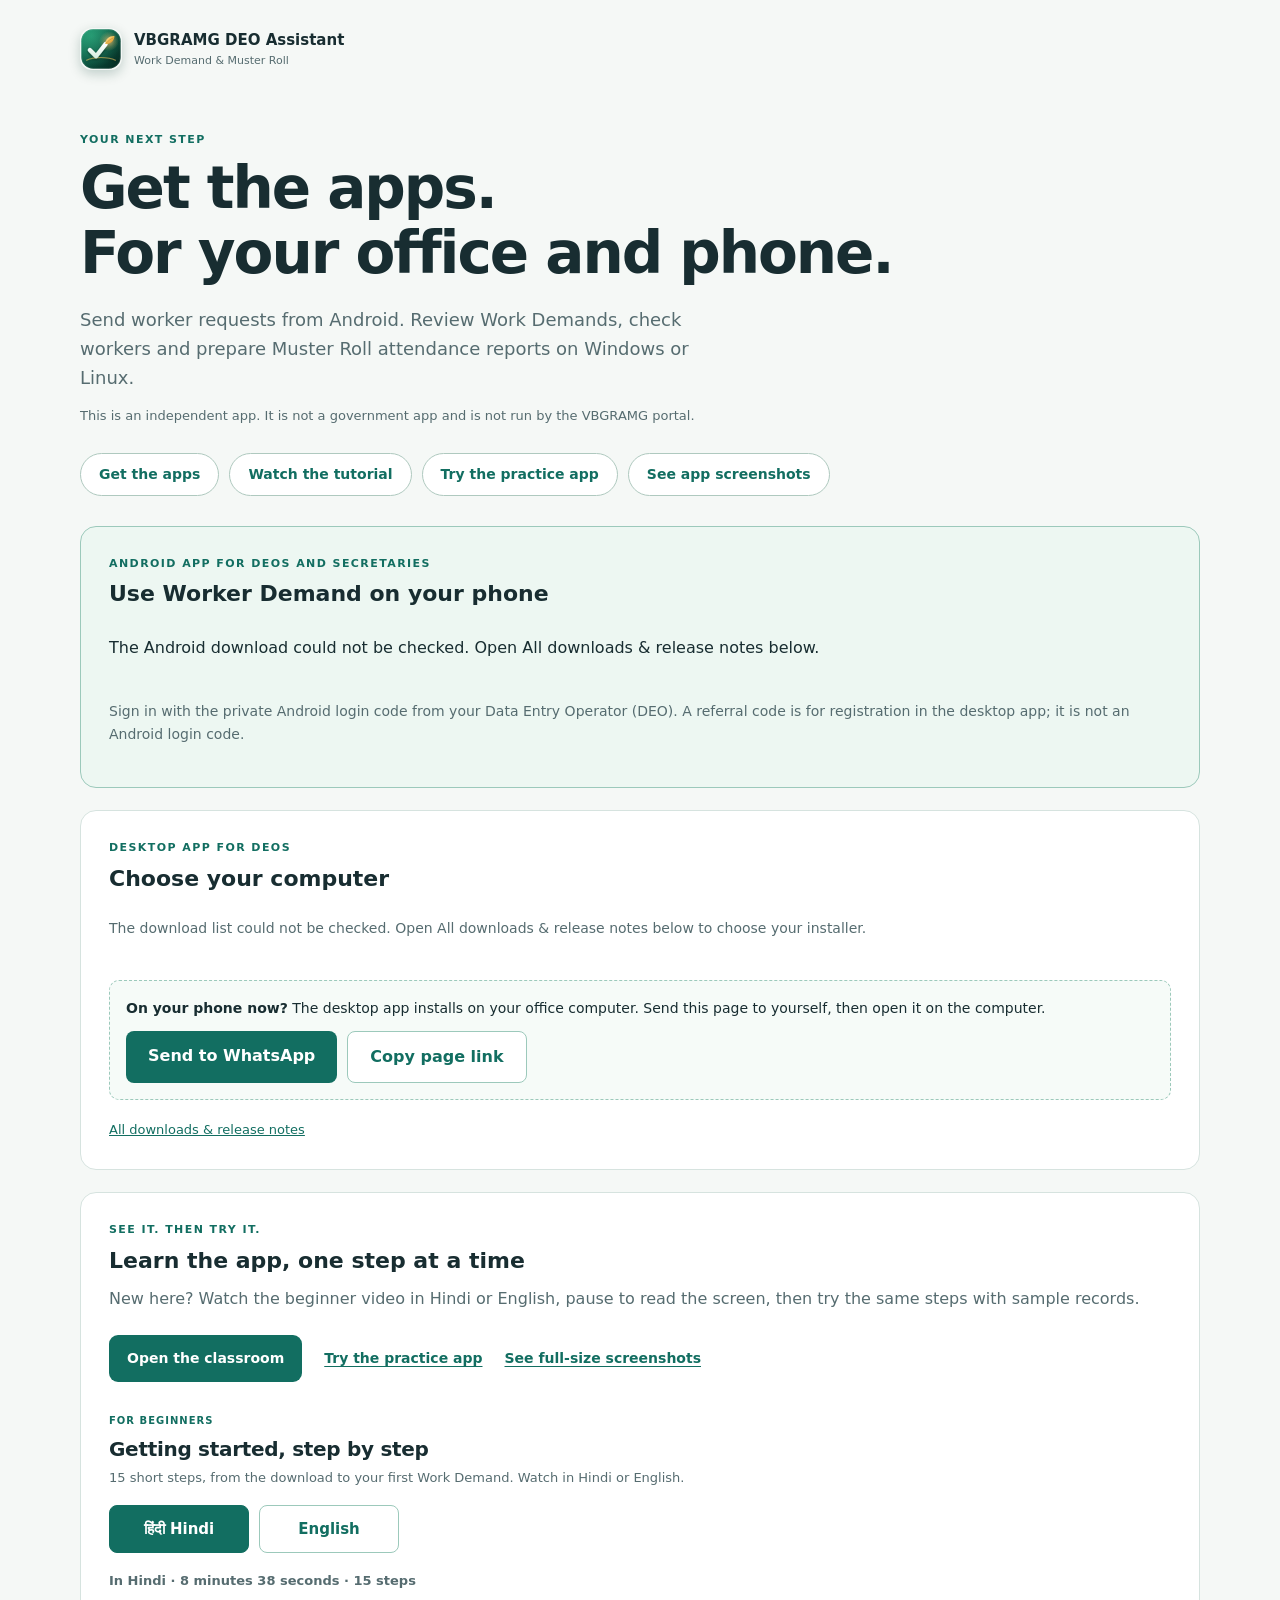
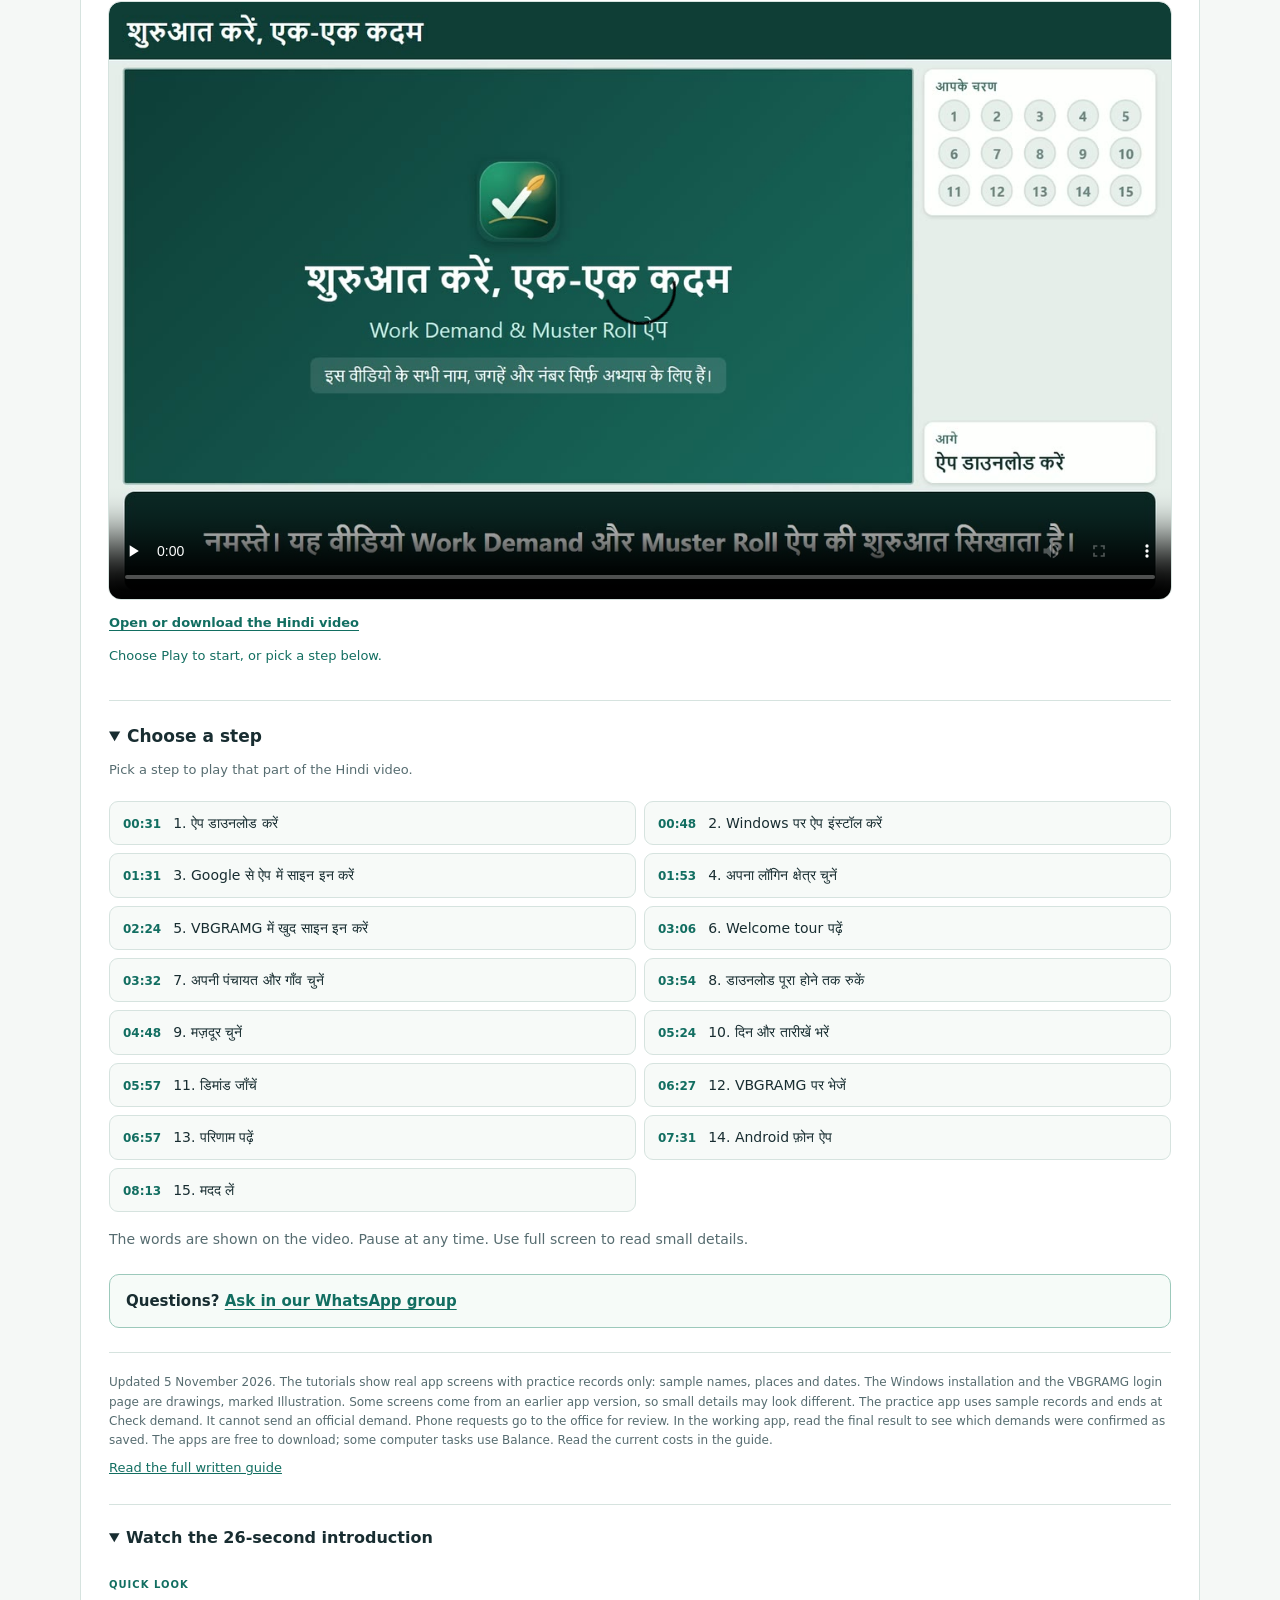
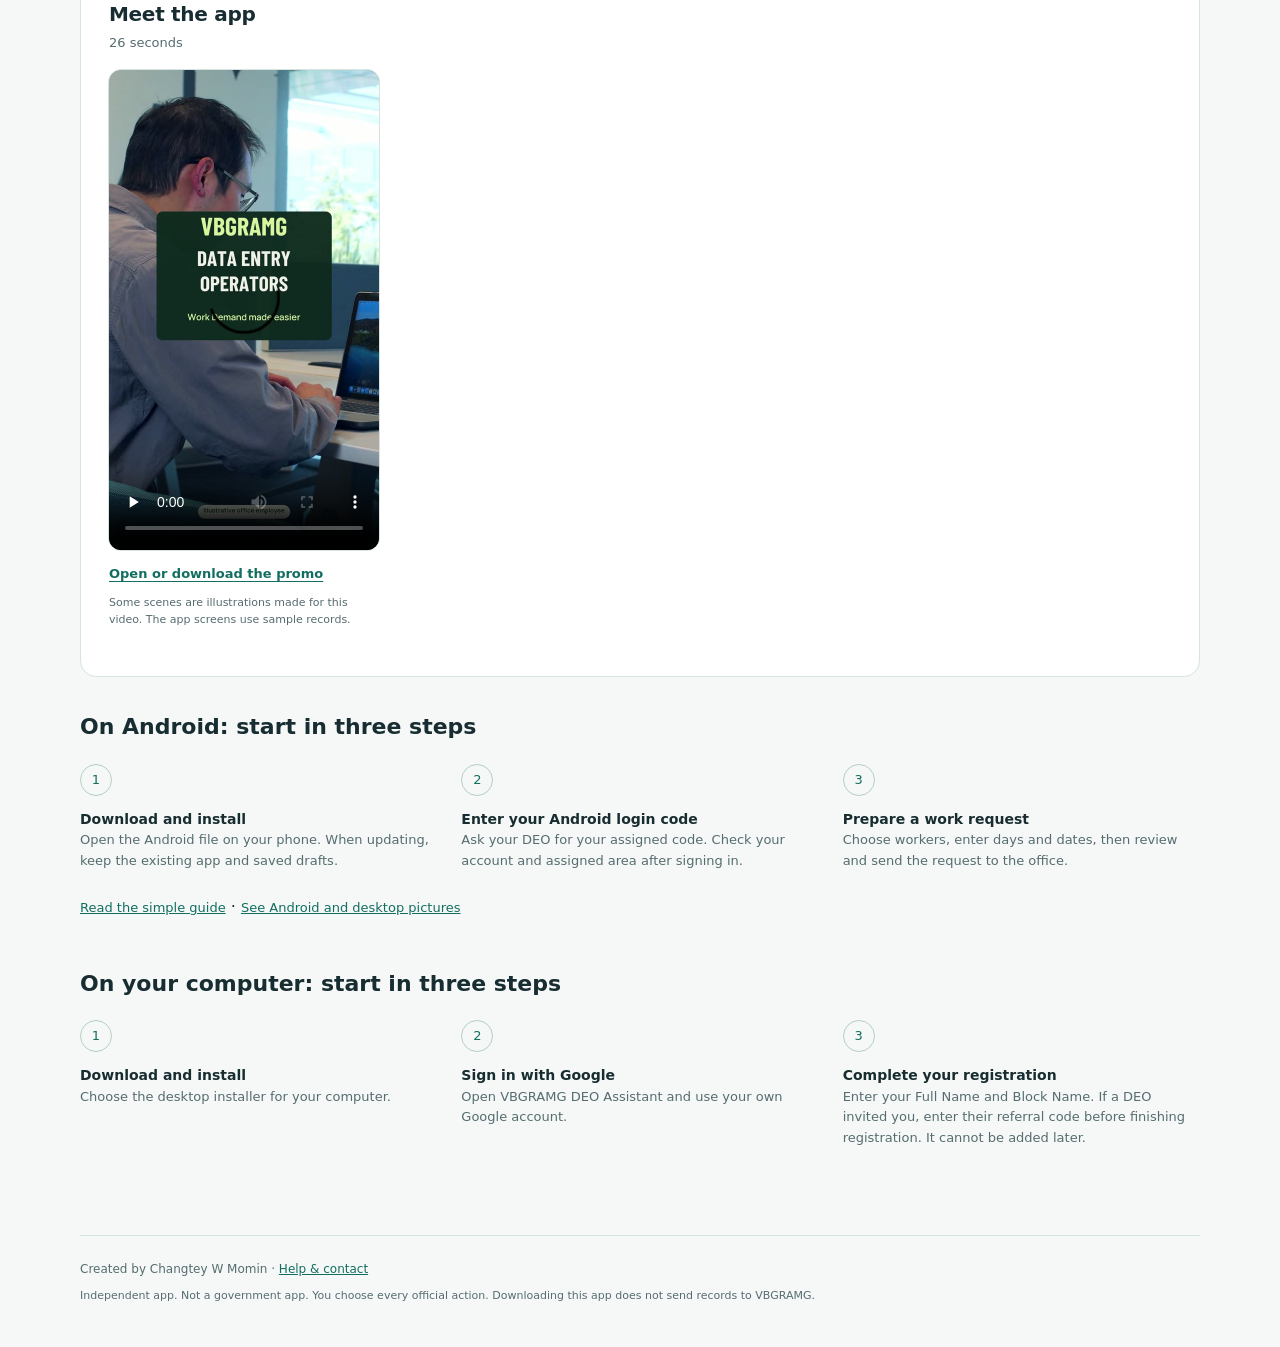
==== commit 2bbf0899: "Update the download page" ====
--- a/docs/index.html
+++ b/docs/index.html
@@ -5,10 +5,10 @@
   <meta name="viewport" content="width=device-width,initial-scale=1">
   <meta name="referrer" content="no-referrer">
   <meta http-equiv="Content-Security-Policy" content="default-src 'none'; script-src 'self'; style-src 'self'; img-src 'self'; media-src 'self' https://github.com https://release-assets.githubusercontent.com; connect-src 'self' https://raw.githubusercontent.com https://lsjnyedpttpnajyaguhr.supabase.co; base-uri 'none'; form-action 'none'">
-  <meta name="description" content="Download Worker Demand for Android and VBGRAMG DEO Assistant for Windows or Linux. Downloads, a step-by-step video, a practice classroom and clear app screenshots.">
+  <meta name="description" content="Download Worker Demand for Android and VBGRAMG DEO Assistant for Windows or Linux. Downloads, step-by-step videos in Hindi and English, a practice classroom and clear app screenshots.">
   <title>Download the apps for Android, Windows and Linux</title>
-  <link rel="stylesheet" href="download.css?v=20261104b">
-  <script src="download.js?v=20261104b" defer></script>
+  <link rel="stylesheet" href="download.css?v=20261105">
+  <script src="download.js?v=20261105" defer></script>
 </head>
 <body>
   <header><a class="brand" href="https://github.com/Changtey/Worker-Demand-releases"><img class="brand-mark" src="app-logo.svg?v=20261104" alt="" width="42" height="42"><span>VBGRAMG DEO Assistant<small>Work Demand &amp; Muster Roll</small></span></a></header>
@@ -50,34 +50,75 @@
     <section class="watch" id="watch" aria-labelledby="watch-heading">
       <p class="eyebrow">SEE IT. THEN TRY IT.</p>
       <h2 id="watch-heading">Learn the app, one step at a time</h2>
-      <p class="watch-intro">New here? Watch a short lesson, pause to read the screen, then try the same steps with sample records.</p>
+      <p class="watch-intro">New here? Watch the beginner video in Hindi or English, pause to read the screen, then try the same steps with sample records.</p>
       <div class="learning-actions"><a class="learn-primary" href="learn/classroom.html">Open the classroom</a><a href="learn/practice.html">Try the practice app</a><a href="learn/screenshots.html">See full-size screenshots</a></div>
       <div class="video-grid">
         <article class="video-card tutorial-card" aria-labelledby="tutorial-heading">
-          <div class="video-heading"><span class="video-kind">LEARN STEP BY STEP</span><h3 id="tutorial-heading">Work Demand, one step at a time</h3><p id="tutorial-length">9 short lessons · 6 minutes 21 seconds · Simple English</p></div>
-          <video id="tutorial-video" controls playsinline preload="none" width="1920" height="1200" poster="videos/tutorial-cover.jpg?v=20261103" aria-label="Tutorial: Work Demand, one step at a time">
-            <source src="videos/VBGRAMG-Tutorial-Simple-English.mp4?v=20261103" type="video/mp4">
-            <track kind="captions" src="videos/tutorial-en.vtt?v=20261103" srclang="en" label="English">
-            Your browser cannot play this video. Use the video link below.
-          </video>
-          <p class="video-help">Follow the real app screens with a slow, clear voice. Use full screen to read small details. Open the classroom to watch and practise at your own pace.</p>
-          <div class="video-actions"><a class="video-link" href="videos/VBGRAMG-Tutorial-Simple-English.mp4">Open or download the tutorial</a><a class="video-link" href="videos/tutorial-transcript.txt">Read the video script</a></div>
-          <p id="lesson-status" class="lesson-status" role="status">Choose Play, or pick a lesson below.</p>
+          <div class="video-heading"><span class="video-kind">FOR BEGINNERS</span><h3 id="tutorial-heading">Getting started, step by step</h3><p>15 short steps, from the download to your first Work Demand. Watch in Hindi or English.</p></div>
+          <div class="language-choice" role="group" aria-label="Video language">
+            <button type="button" data-tutorial-language="hi" aria-pressed="true" aria-controls="tutorial-hi"><span lang="hi">हिंदी</span> Hindi</button>
+            <button type="button" data-tutorial-language="en" aria-pressed="false" aria-controls="tutorial-en">English</button>
+          </div>
+          <!-- Step times come from the chapter marks in each finished video. -->
+          <div class="tutorial-panel" id="tutorial-hi" data-tutorial-panel="hi">
+            <p class="tutorial-length">In Hindi · 8 minutes 38 seconds · 15 steps</p>
+            <video id="tutorial-video-hi" controls playsinline preload="none" width="1280" height="720" poster="videos/Getting-Started-Hindi-cover.jpg?v=20261105" aria-label="Tutorial in Hindi: Getting started, step by step">
+              <source src="videos/Getting-Started-Hindi.mp4?v=20261105" type="video/mp4">
+              <track kind="captions" src="videos/Getting-Started-Hindi.vtt?v=20261105" srclang="hi" label="हिंदी (Hindi)">
+              Your browser cannot play this video. Use the video link below.
+            </video>
+            <div class="video-actions"><a class="video-link" href="videos/Getting-Started-Hindi.mp4">Open or download the Hindi video</a></div>
+            <p class="lesson-status" role="status">Choose Play to start, or pick a step below.</p>
+            <details class="lessons" open><summary>Choose a step</summary><p>Pick a step to play that part of the Hindi video.</p><ol class="chapter-list" lang="hi">
+<li><button type="button" data-lesson-time="31.240" data-lesson-step="1" data-lesson-title="ऐप डाउनलोड करें"><span class="chapter-time">00:31</span><span>1. ऐप डाउनलोड करें</span></button></li>
+<li><button type="button" data-lesson-time="48.560" data-lesson-step="2" data-lesson-title="Windows पर ऐप इंस्टॉल करें"><span class="chapter-time">00:48</span><span>2. Windows पर ऐप इंस्टॉल करें</span></button></li>
+<li><button type="button" data-lesson-time="91.120" data-lesson-step="3" data-lesson-title="Google से ऐप में साइन इन करें"><span class="chapter-time">01:31</span><span>3. Google से ऐप में साइन इन करें</span></button></li>
+<li><button type="button" data-lesson-time="113.960" data-lesson-step="4" data-lesson-title="अपना लॉगिन क्षेत्र चुनें"><span class="chapter-time">01:53</span><span>4. अपना लॉगिन क्षेत्र चुनें</span></button></li>
+<li><button type="button" data-lesson-time="144.520" data-lesson-step="5" data-lesson-title="VBGRAMG में खुद साइन इन करें"><span class="chapter-time">02:24</span><span>5. VBGRAMG में खुद साइन इन करें</span></button></li>
+<li><button type="button" data-lesson-time="186.040" data-lesson-step="6" data-lesson-title="Welcome tour पढ़ें"><span class="chapter-time">03:06</span><span>6. Welcome tour पढ़ें</span></button></li>
+<li><button type="button" data-lesson-time="212.960" data-lesson-step="7" data-lesson-title="अपनी पंचायत और गाँव चुनें"><span class="chapter-time">03:32</span><span>7. अपनी पंचायत और गाँव चुनें</span></button></li>
+<li><button type="button" data-lesson-time="234.600" data-lesson-step="8" data-lesson-title="डाउनलोड पूरा होने तक रुकें"><span class="chapter-time">03:54</span><span>8. डाउनलोड पूरा होने तक रुकें</span></button></li>
+<li><button type="button" data-lesson-time="288.680" data-lesson-step="9" data-lesson-title="मज़दूर चुनें"><span class="chapter-time">04:48</span><span>9. मज़दूर चुनें</span></button></li>
+<li><button type="button" data-lesson-time="324.760" data-lesson-step="10" data-lesson-title="दिन और तारीखें भरें"><span class="chapter-time">05:24</span><span>10. दिन और तारीखें भरें</span></button></li>
+<li><button type="button" data-lesson-time="357.200" data-lesson-step="11" data-lesson-title="डिमांड जाँचें"><span class="chapter-time">05:57</span><span>11. डिमांड जाँचें</span></button></li>
+<li><button type="button" data-lesson-time="387.520" data-lesson-step="12" data-lesson-title="VBGRAMG पर भेजें"><span class="chapter-time">06:27</span><span>12. VBGRAMG पर भेजें</span></button></li>
+<li><button type="button" data-lesson-time="417.400" data-lesson-step="13" data-lesson-title="परिणाम पढ़ें"><span class="chapter-time">06:57</span><span>13. परिणाम पढ़ें</span></button></li>
+<li><button type="button" data-lesson-time="451.280" data-lesson-step="14" data-lesson-title="Android फ़ोन ऐप"><span class="chapter-time">07:31</span><span>14. Android फ़ोन ऐप</span></button></li>
+<li><button type="button" data-lesson-time="493.520" data-lesson-step="15" data-lesson-title="मदद लें"><span class="chapter-time">08:13</span><span>15. मदद लें</span></button></li>
+</ol></details>
+          </div>
+          <div class="tutorial-panel" id="tutorial-en" data-tutorial-panel="en" hidden>
+            <p class="tutorial-length">In English · 8 minutes · 15 steps</p>
+            <video id="tutorial-video-en" controls playsinline preload="none" width="1280" height="720" poster="videos/Getting-Started-English-cover.jpg?v=20261105" aria-label="Tutorial in English: Getting started, step by step">
+              <source src="videos/Getting-Started-English.mp4?v=20261105" type="video/mp4">
+              <track kind="captions" src="videos/Getting-Started-English.vtt?v=20261105" srclang="en" label="English">
+              Your browser cannot play this video. Use the video link below.
+            </video>
+            <div class="video-actions"><a class="video-link" href="videos/Getting-Started-English.mp4">Open or download the English video</a></div>
+            <p class="lesson-status" role="status">Choose Play to start, or pick a step below.</p>
+            <details class="lessons" open><summary>Choose a step</summary><p>Pick a step to play that part of the English video.</p><ol class="chapter-list">
+<li><button type="button" data-lesson-time="29.480" data-lesson-step="1" data-lesson-title="Download the apps"><span class="chapter-time">00:29</span><span>1. Download the apps</span></button></li>
+<li><button type="button" data-lesson-time="47.560" data-lesson-step="2" data-lesson-title="Install the app on Windows"><span class="chapter-time">00:47</span><span>2. Install the app on Windows</span></button></li>
+<li><button type="button" data-lesson-time="83.440" data-lesson-step="3" data-lesson-title="Sign in to the app with Google"><span class="chapter-time">01:23</span><span>3. Sign in to the app with Google</span></button></li>
+<li><button type="button" data-lesson-time="104.080" data-lesson-step="4" data-lesson-title="Choose your login area"><span class="chapter-time">01:44</span><span>4. Choose your login area</span></button></li>
+<li><button type="button" data-lesson-time="131.320" data-lesson-step="5" data-lesson-title="Sign in to VBGRAMG yourself"><span class="chapter-time">02:11</span><span>5. Sign in to VBGRAMG yourself</span></button></li>
+<li><button type="button" data-lesson-time="170.760" data-lesson-step="6" data-lesson-title="Read the Welcome tour"><span class="chapter-time">02:50</span><span>6. Read the Welcome tour</span></button></li>
+<li><button type="button" data-lesson-time="196.920" data-lesson-step="7" data-lesson-title="Choose your Panchayat and Village"><span class="chapter-time">03:16</span><span>7. Choose your Panchayat and Village</span></button></li>
+<li><button type="button" data-lesson-time="215.720" data-lesson-step="8" data-lesson-title="Wait for the download to finish"><span class="chapter-time">03:35</span><span>8. Wait for the download to finish</span></button></li>
+<li><button type="button" data-lesson-time="267.240" data-lesson-step="9" data-lesson-title="Choose the workers"><span class="chapter-time">04:27</span><span>9. Choose the workers</span></button></li>
+<li><button type="button" data-lesson-time="300.160" data-lesson-step="10" data-lesson-title="Enter the days and dates"><span class="chapter-time">05:00</span><span>10. Enter the days and dates</span></button></li>
+<li><button type="button" data-lesson-time="329.040" data-lesson-step="11" data-lesson-title="Check the demand"><span class="chapter-time">05:29</span><span>11. Check the demand</span></button></li>
+<li><button type="button" data-lesson-time="355.560" data-lesson-step="12" data-lesson-title="Send to VBGRAMG"><span class="chapter-time">05:55</span><span>12. Send to VBGRAMG</span></button></li>
+<li><button type="button" data-lesson-time="385.880" data-lesson-step="13" data-lesson-title="Read the result"><span class="chapter-time">06:25</span><span>13. Read the result</span></button></li>
+<li><button type="button" data-lesson-time="416.040" data-lesson-step="14" data-lesson-title="Use the Android phone app"><span class="chapter-time">06:56</span><span>14. Use the Android phone app</span></button></li>
+<li><button type="button" data-lesson-time="457.080" data-lesson-step="15" data-lesson-title="Get help"><span class="chapter-time">07:37</span><span>15. Get help</span></button></li>
+</ol></details>
+          </div>
+          <p class="video-help">The words are shown on the video. Pause at any time. Use full screen to read small details.</p>
         </article>
       </div>
-      <!-- Times come from the checked, final narration. -->
-      <details class="lessons" open><summary>Choose a lesson</summary><p>Pick a lesson to play that part of the video.</p><div id="tutorial-chapters" class="chapter-groups"><ol class="chapter-list">
-<li><button type="button" data-lesson-time="0.000" data-lesson-title="What you will learn"><span class="chapter-time">00:00</span><span>1. What you will learn</span></button></li>
-<li><button type="button" data-lesson-time="18.167" data-lesson-title="Download and sign in"><span class="chapter-time">00:18</span><span>2. Download and sign in</span></button></li>
-<li><button type="button" data-lesson-time="36.458" data-lesson-title="Choose your area"><span class="chapter-time">00:36</span><span>3. Choose your area</span></button></li>
-<li><button type="button" data-lesson-time="87.792" data-lesson-title="Send a request from Android"><span class="chapter-time">01:27</span><span>4. Send a request from Android</span></button></li>
-<li><button type="button" data-lesson-time="162.792" data-lesson-title="Review a request at the office"><span class="chapter-time">02:42</span><span>5. Review a request at the office</span></button></li>
-<li><button type="button" data-lesson-time="195.042" data-lesson-title="Create a request at the office"><span class="chapter-time">03:15</span><span>6. Create a request at the office</span></button></li>
-<li><button type="button" data-lesson-time="285.000" data-lesson-title="Read the saved result"><span class="chapter-time">04:45</span><span>7. Read the saved result</span></button></li>
-<li><button type="button" data-lesson-time="325.458" data-lesson-title="Find reports and settings"><span class="chapter-time">05:25</span><span>8. Find reports and settings</span></button></li>
-<li><button type="button" data-lesson-time="363.583" data-lesson-title="Try it yourself"><span class="chapter-time">06:03</span><span>9. Try it yourself</span></button></li>
-</ol></div></details>
-      <p class="watch-footnote">Updated 3 November 2026. The tutorial uses real app screens with sample names, places and dates. The practice app uses sample records and ends at Check demand. It cannot send an official demand. Phone requests go to the office for review. In the working app, read the final result to see which demands were confirmed as saved. The apps are free to download; some computer tasks use Balance. Read the current costs in the guide.</p>
+      <p class="ask-group">Questions? <a href="https://chat.whatsapp.com/Hr2pTgnwVZ9GSPrpVAXqG3" rel="noopener">Ask in our WhatsApp group</a></p>
+      <p class="watch-footnote">Updated 5 November 2026. The tutorials show real app screens with practice records only: sample names, places and dates. The Windows installation and the VBGRAMG login page are drawings, marked Illustration. Some screens come from an earlier app version, so small details may look different. The practice app uses sample records and ends at Check demand. It cannot send an official demand. Phone requests go to the office for review. In the working app, read the final result to see which demands were confirmed as saved. The apps are free to download; some computer tasks use Balance. Read the current costs in the guide.</p>
       <a class="text-link" href="https://github.com/Changtey/Worker-Demand-releases/blob/main/docs/USER_GUIDE.md">Read the full written guide</a>
       <details class="promo-preview" open><summary>Watch the 26-second introduction</summary>
         <article class="video-card promo-card" aria-labelledby="promo-heading">
--- a/docs/download.css
+++ b/docs/download.css
@@ -16,7 +16,15 @@
 .video-heading p{font-size:13px;color:var(--muted);margin:0 0 16px}
 video{display:block;width:100%;height:auto;border-radius:12px;background:#101527;outline:1px solid var(--line)}
 .promo-card video{aspect-ratio:9/16;max-height:480px;object-fit:contain}
-.tutorial-card video{aspect-ratio:8/5;object-fit:contain}
+.tutorial-card video{aspect-ratio:16/9;object-fit:contain}
+.tutorial-card .video-heading{min-height:0}
+.language-choice{display:flex;flex-wrap:wrap;gap:10px;margin:0 0 18px}
+.language-choice button{min-width:140px;min-height:48px;padding:10px 20px;background:white;color:var(--accent);border:1px solid #9cc9bb;font-size:15px}
+.language-choice button:hover{background:#eef7f2}
+.language-choice button[aria-pressed="true"]{background:var(--accent);color:white;border-color:var(--accent)}
+.tutorial-length{font-size:13px;font-weight:650;color:var(--muted);margin:0 0 10px}
+.ask-group{margin:24px 0 0;padding:14px 16px;border:1px solid #9cc9bb;border-radius:10px;background:#f6fbf8;font-size:15px;font-weight:650}
+.ask-group a{text-underline-offset:3px}
 .video-link{display:inline-block;font-size:13px;font-weight:650;text-underline-offset:3px;margin-top:14px}
 .video-actions{display:flex;gap:8px 20px;flex-wrap:wrap}
 .video-note{font-size:11px;line-height:1.5;color:var(--muted);margin:10px 0 0}
@@ -30,11 +38,12 @@
 .chapter-list{display:grid;grid-template-columns:repeat(2,minmax(0,1fr));list-style:none;gap:8px;margin:0;padding:0}
 .chapter-list button{display:flex;align-items:baseline;gap:12px;width:100%;text-align:left;padding:11px 13px;border:1px solid var(--line);border-radius:9px;background:#f7faf8;color:var(--ink);font-size:13px;font-weight:500;line-height:1.45}
 .chapter-list button:hover{border-color:var(--accent);background:#eef7f2}
+.chapter-list[lang="hi"] button{font-size:14px}
 .chapter-list button[aria-current="step"]{border-color:var(--accent);background:#e4f3e9;color:#0a5449}
 .chapter-time{flex-shrink:0;font-size:12px;font-weight:700;font-variant-numeric:tabular-nums;color:var(--accent)}
 .watch-footnote{border-top:1px solid var(--line);padding-top:20px;margin:24px 0 4px;font-size:12px;color:var(--muted)}
 video:focus-visible,summary:focus-visible{outline:3px solid #4c9d86;outline-offset:4px}
-@media(max-width:650px){.video-grid{grid-template-columns:1fr;gap:30px}.video-heading{min-height:0}.promo-card video{width:min(100%,258px);margin-inline:auto;max-height:460px}.chapter-list{grid-template-columns:1fr}.watch{padding:20px}.video-heading h3{font-size:21px}.chapter-list button{min-height:48px}.video-actions{gap:0 18px}}
+@media(max-width:650px){.video-grid{grid-template-columns:1fr;gap:30px}.video-heading{min-height:0}.promo-card video{width:min(100%,258px);margin-inline:auto;max-height:460px}.chapter-list{grid-template-columns:1fr}.watch{padding:20px}.video-heading h3{font-size:21px}.chapter-list button{min-height:48px}.video-actions{gap:0 18px}.language-choice button{flex:1 1 0;min-width:0}}
 
 .learning-actions{display:flex;align-items:center;flex-wrap:wrap;gap:12px 22px;margin:0 0 24px}
 .learning-actions a{font-size:14px;font-weight:650;text-underline-offset:3px}
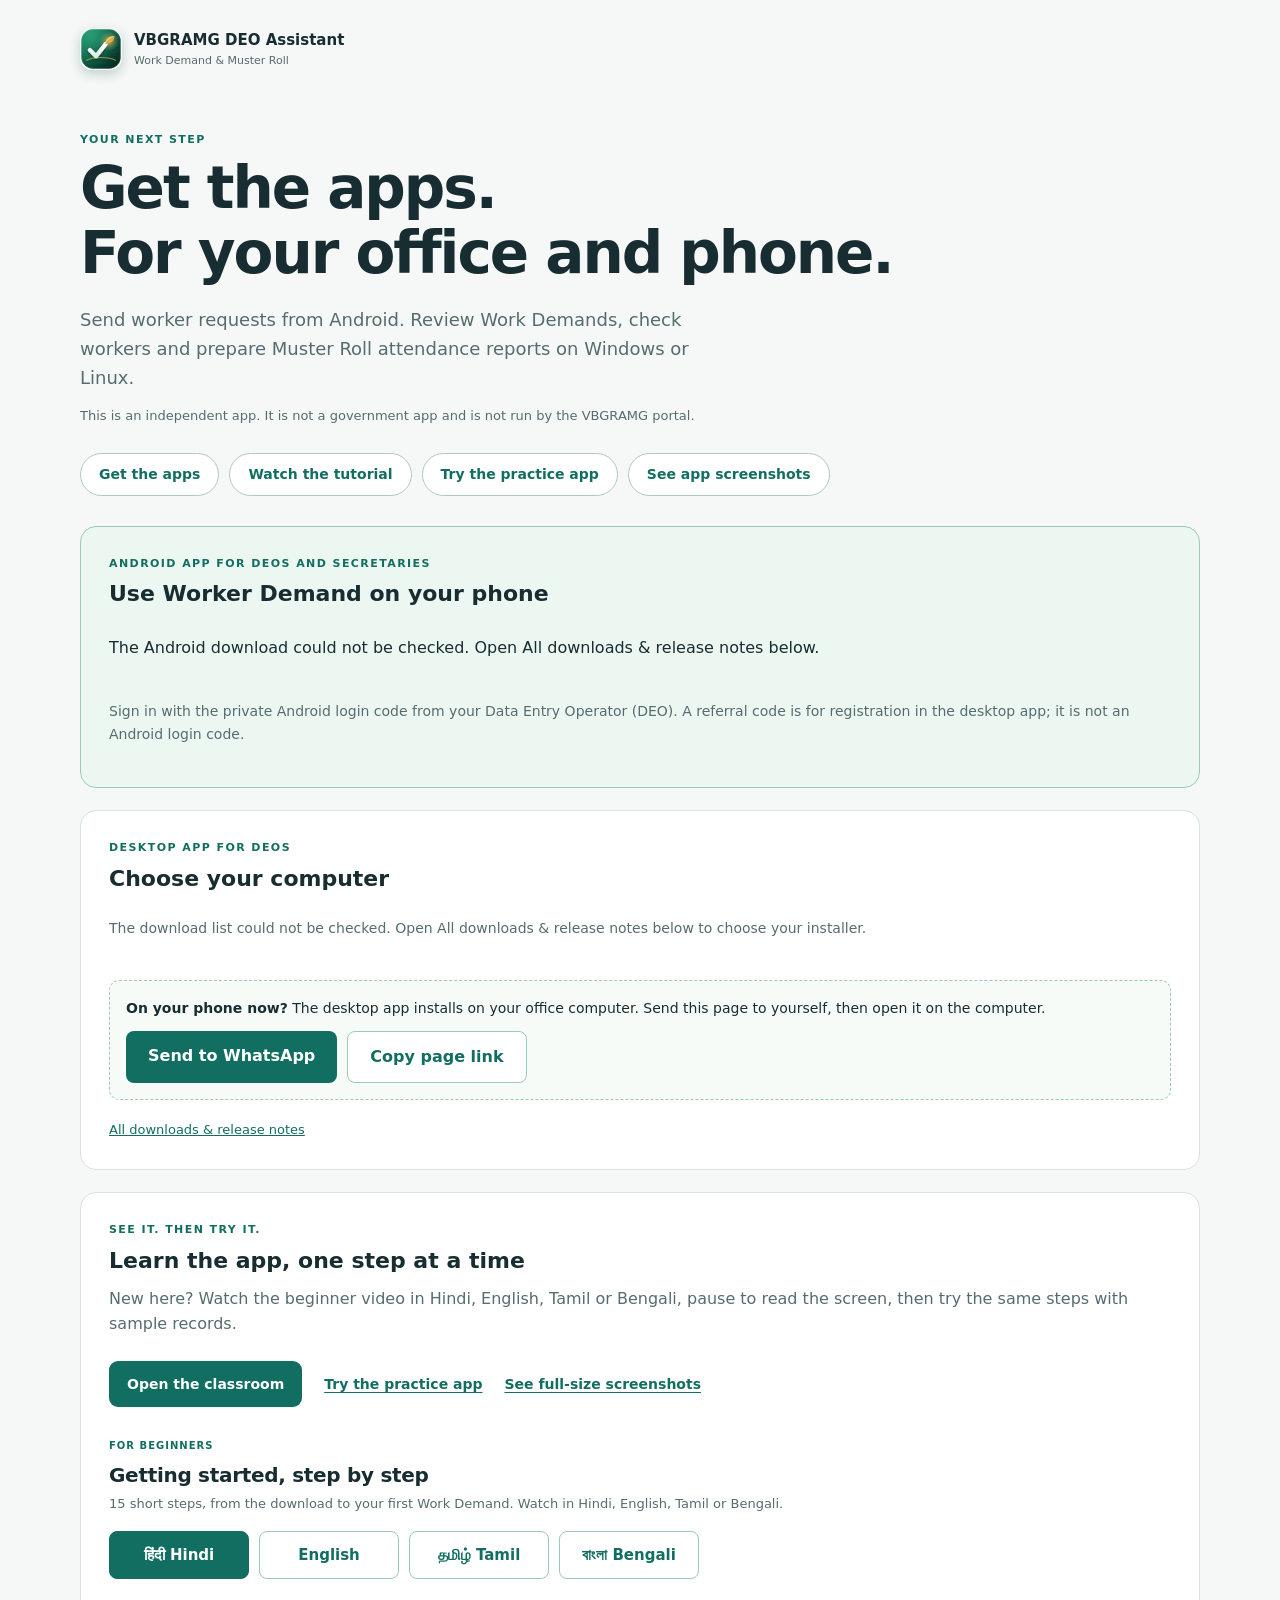
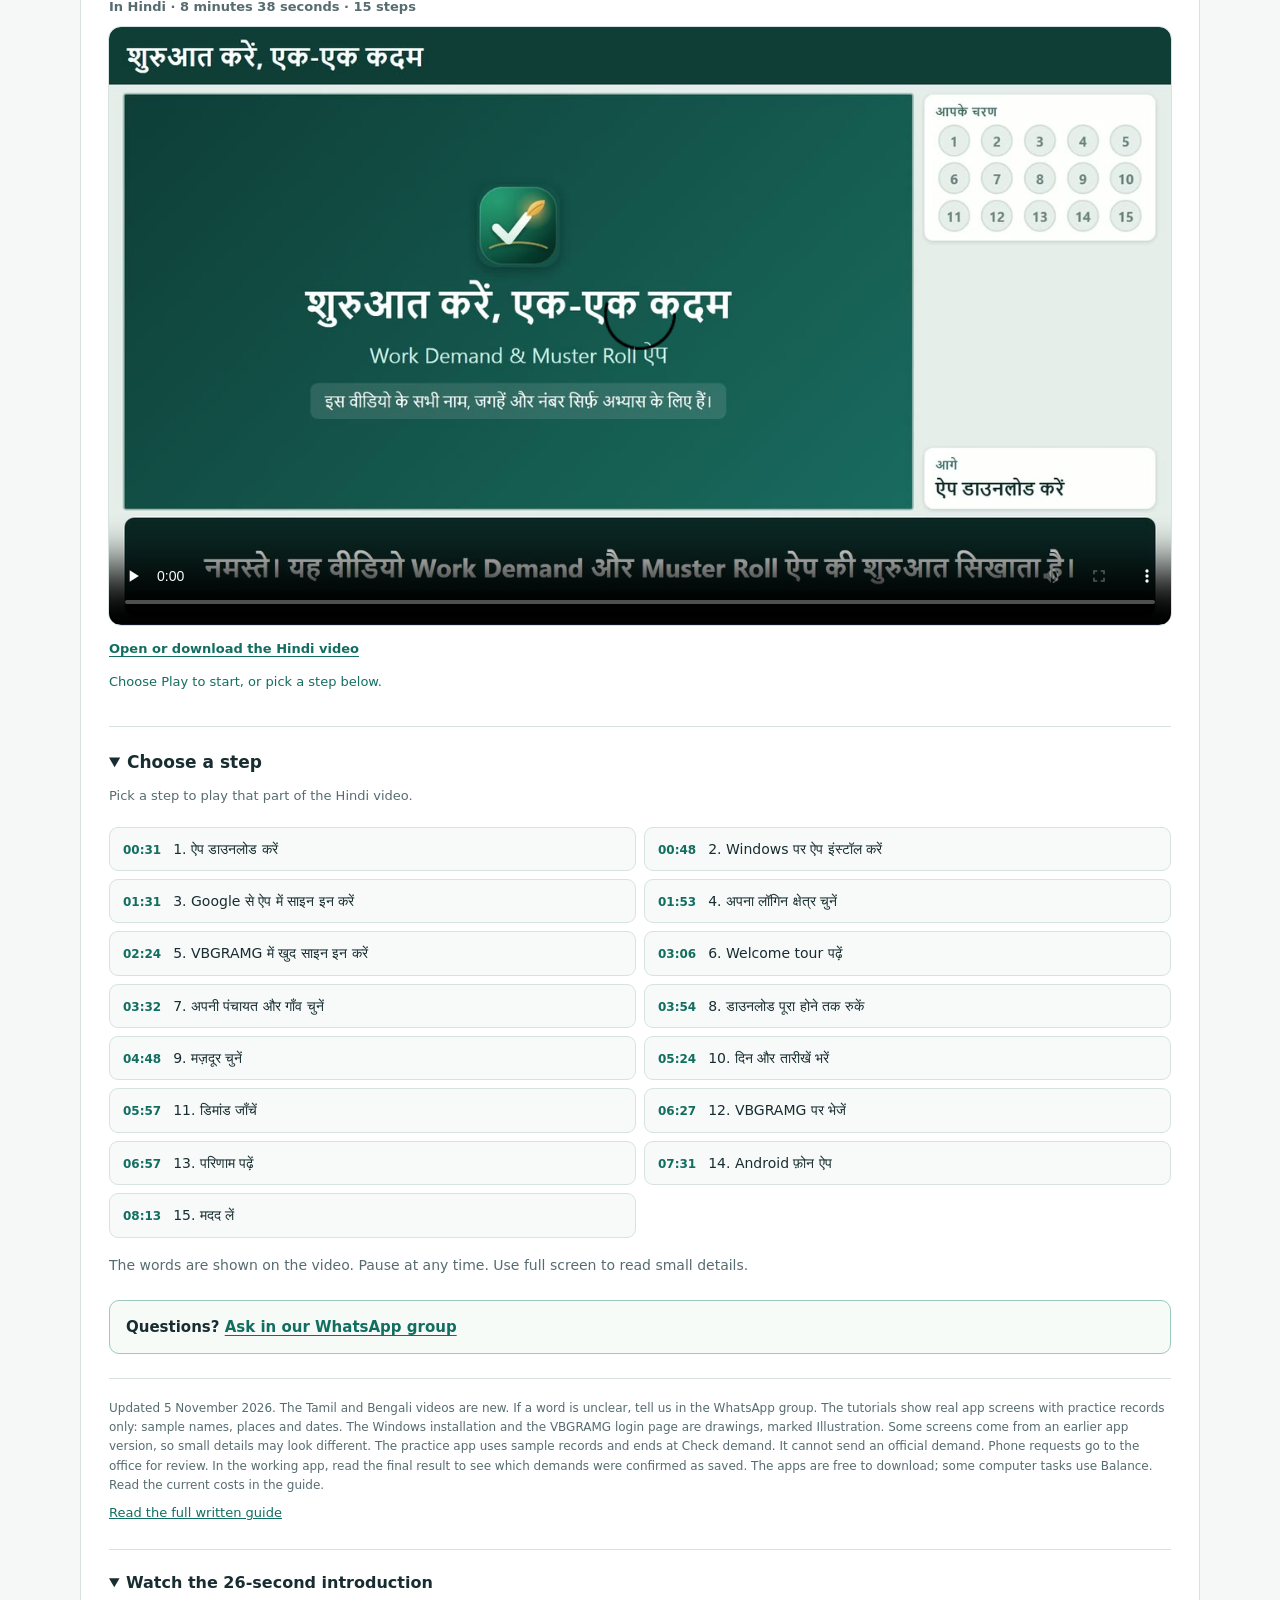
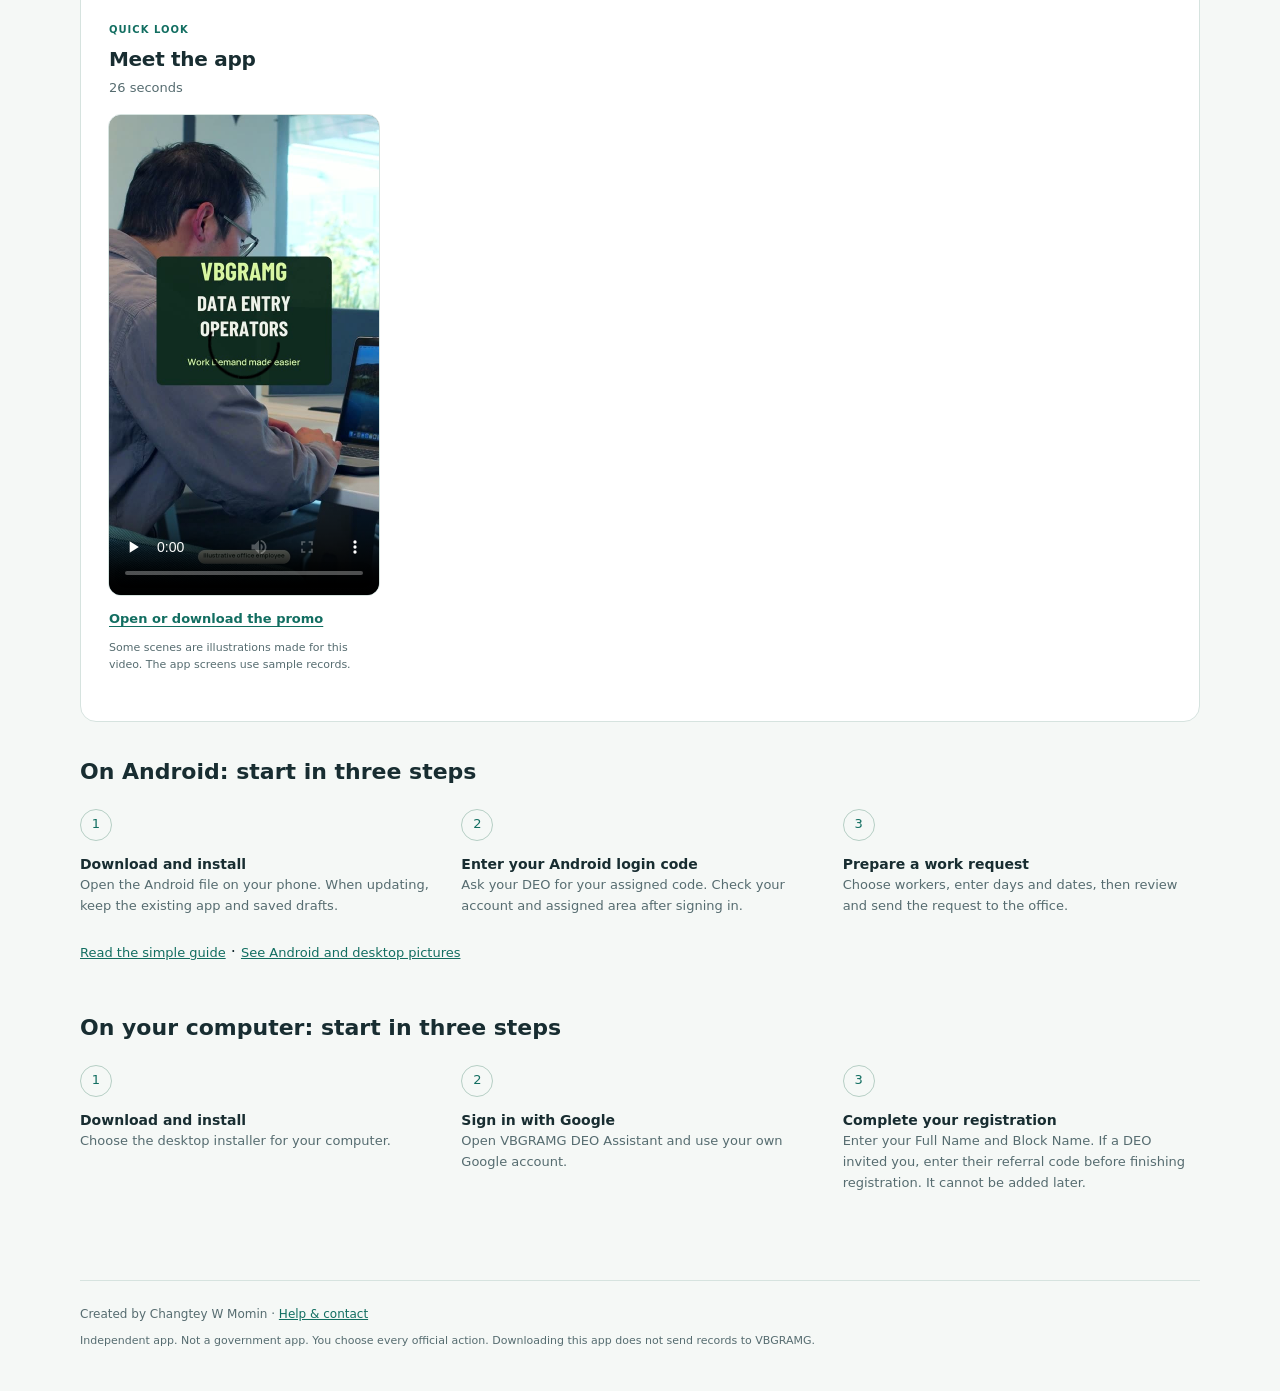
==== commit 940f2f5c: "Update the download page" ====
--- a/docs/index.html
+++ b/docs/index.html
@@ -1,147 +1,203 @@
-<!doctype html>
-<html lang="en">
-<head>
-  <meta charset="utf-8">
-  <meta name="viewport" content="width=device-width,initial-scale=1">
-  <meta name="referrer" content="no-referrer">
-  <meta http-equiv="Content-Security-Policy" content="default-src 'none'; script-src 'self'; style-src 'self'; img-src 'self'; media-src 'self' https://github.com https://release-assets.githubusercontent.com; connect-src 'self' https://raw.githubusercontent.com https://lsjnyedpttpnajyaguhr.supabase.co; base-uri 'none'; form-action 'none'">
-  <meta name="description" content="Download Worker Demand for Android and VBGRAMG DEO Assistant for Windows or Linux. Downloads, step-by-step videos in Hindi and English, a practice classroom and clear app screenshots.">
-  <title>Download the apps for Android, Windows and Linux</title>
-  <link rel="stylesheet" href="download.css?v=20261105">
-  <script src="download.js?v=20261105" defer></script>
-</head>
-<body>
-  <header><a class="brand" href="https://github.com/Changtey/Worker-Demand-releases"><img class="brand-mark" src="app-logo.svg?v=20261104" alt="" width="42" height="42"><span>VBGRAMG DEO Assistant<small>Work Demand &amp; Muster Roll</small></span></a></header>
-  <main>
-    <p class="eyebrow">YOUR NEXT STEP</p>
-    <h1>Get the apps.<br>For your office and phone.</h1>
-    <p class="intro">Send worker requests from Android. Review Work Demands, check workers and prepare Muster Roll attendance reports on Windows or Linux.</p>
-    <p class="independent">This is an independent app. It is not a government app and is not run by the VBGRAMG portal.</p>
-    <nav class="quick-links" aria-label="On this page"><a href="#android-downloads">Get the apps</a><a href="#watch">Watch the tutorial</a><a href="learn/practice.html">Try the practice app</a><a href="learn/screenshots.html">See app screenshots</a></nav>
-    <section class="invite" id="invitation" aria-labelledby="invitation-heading" hidden>
-      <div><p class="eyebrow">YOU HAVE BEEN INVITED</p><h2 id="invitation-heading">Your referral code</h2><p id="invitation-check" role="status">Checking your referral code…</p></div>
-      <div class="code-row"><label class="sr-only" for="referral-code">Your referral code</label><input id="referral-code" readonly><button id="copy-code" type="button">Copy code</button></div>
-      <p class="benefit" id="invitation-benefit" hidden>Get <strong>+50 to your free balance</strong> when you register with this code, your Full Name and Block Name. Your welcome gift adds a separate 100 to your free balance.</p>
-      <p id="copy-result" role="status"></p>
-    </section>
-    <section class="downloads" id="android-downloads" aria-labelledby="android-heading">
-      <div class="section-heading"><div><p class="eyebrow">ANDROID APP FOR DEOS AND SECRETARIES</p><h2 id="android-heading">Use Worker Demand on your phone</h2></div><span id="android-version" class="version"></span></div>
-      <p id="android-status" role="status">Reading the latest Android download…</p>
-      <div class="download-options android-options">
-        <a id="android" class="download primary" hidden><strong>Download for Android</strong><span>Worker Demand · Android installation file (.apk)</span></a>
-      </div>
-      <p class="download-help">Sign in with the private Android login code from your Data Entry Operator (DEO). A referral code is for registration in the desktop app; it is not an Android login code.</p>
-    </section>
-    <section class="downloads" id="computer-downloads" aria-labelledby="download-heading">
-      <div class="section-heading"><div><p class="eyebrow">DESKTOP APP FOR DEOS</p><h2 id="download-heading">Choose your computer</h2></div><span id="version" class="version"></span></div>
-      <p id="download-status" role="status">Reading the latest download list…</p>
-      <div class="download-options">
-        <a id="windows" class="download primary" hidden><strong>Download for Windows</strong><span>64-bit installer</span></a>
-        <a id="linux-deb" class="download" hidden><strong>Download for Linux</strong><span>Debian installer · Ubuntu 24.04</span></a>
-        <a id="linux-appimage" class="download" hidden><strong>Linux AppImage</strong><span>64-bit</span></a>
-      </div>
-      <div class="send-to-computer">
-        <p><strong>On your phone now?</strong> The desktop app installs on your office computer. Send this page to yourself, then open it on the computer.</p>
-        <div class="send-actions"><a class="send-whatsapp" href="https://wa.me/?text=VBGRAMG%20DEO%20Assistant%20for%20your%20office%20computer.%20Open%20this%20page%20on%20the%20computer%2C%20then%20choose%20Download%20for%20Windows%3A%20https%3A%2F%2Fchangtey.github.io%2FWorker-Demand-releases%2F%23computer-downloads" rel="noopener">Send to WhatsApp</a><button id="copy-page-link" type="button">Copy page link</button></div>
-        <p id="copy-page-result" role="status"></p>
-      </div>
-      <a class="text-link" href="https://github.com/Changtey/Worker-Demand-releases">All downloads &amp; release notes</a>
-    </section>
-    <section class="watch" id="watch" aria-labelledby="watch-heading">
-      <p class="eyebrow">SEE IT. THEN TRY IT.</p>
-      <h2 id="watch-heading">Learn the app, one step at a time</h2>
-      <p class="watch-intro">New here? Watch the beginner video in Hindi or English, pause to read the screen, then try the same steps with sample records.</p>
-      <div class="learning-actions"><a class="learn-primary" href="learn/classroom.html">Open the classroom</a><a href="learn/practice.html">Try the practice app</a><a href="learn/screenshots.html">See full-size screenshots</a></div>
-      <div class="video-grid">
-        <article class="video-card tutorial-card" aria-labelledby="tutorial-heading">
-          <div class="video-heading"><span class="video-kind">FOR BEGINNERS</span><h3 id="tutorial-heading">Getting started, step by step</h3><p>15 short steps, from the download to your first Work Demand. Watch in Hindi or English.</p></div>
-          <div class="language-choice" role="group" aria-label="Video language">
-            <button type="button" data-tutorial-language="hi" aria-pressed="true" aria-controls="tutorial-hi"><span lang="hi">हिंदी</span> Hindi</button>
-            <button type="button" data-tutorial-language="en" aria-pressed="false" aria-controls="tutorial-en">English</button>
-          </div>
-          <!-- Step times come from the chapter marks in each finished video. -->
-          <div class="tutorial-panel" id="tutorial-hi" data-tutorial-panel="hi">
-            <p class="tutorial-length">In Hindi · 8 minutes 38 seconds · 15 steps</p>
-            <video id="tutorial-video-hi" controls playsinline preload="none" width="1280" height="720" poster="videos/Getting-Started-Hindi-cover.jpg?v=20261105" aria-label="Tutorial in Hindi: Getting started, step by step">
-              <source src="videos/Getting-Started-Hindi.mp4?v=20261105" type="video/mp4">
-              <track kind="captions" src="videos/Getting-Started-Hindi.vtt?v=20261105" srclang="hi" label="हिंदी (Hindi)">
-              Your browser cannot play this video. Use the video link below.
-            </video>
-            <div class="video-actions"><a class="video-link" href="videos/Getting-Started-Hindi.mp4">Open or download the Hindi video</a></div>
-            <p class="lesson-status" role="status">Choose Play to start, or pick a step below.</p>
-            <details class="lessons" open><summary>Choose a step</summary><p>Pick a step to play that part of the Hindi video.</p><ol class="chapter-list" lang="hi">
-<li><button type="button" data-lesson-time="31.240" data-lesson-step="1" data-lesson-title="ऐप डाउनलोड करें"><span class="chapter-time">00:31</span><span>1. ऐप डाउनलोड करें</span></button></li>
-<li><button type="button" data-lesson-time="48.560" data-lesson-step="2" data-lesson-title="Windows पर ऐप इंस्टॉल करें"><span class="chapter-time">00:48</span><span>2. Windows पर ऐप इंस्टॉल करें</span></button></li>
-<li><button type="button" data-lesson-time="91.120" data-lesson-step="3" data-lesson-title="Google से ऐप में साइन इन करें"><span class="chapter-time">01:31</span><span>3. Google से ऐप में साइन इन करें</span></button></li>
-<li><button type="button" data-lesson-time="113.960" data-lesson-step="4" data-lesson-title="अपना लॉगिन क्षेत्र चुनें"><span class="chapter-time">01:53</span><span>4. अपना लॉगिन क्षेत्र चुनें</span></button></li>
-<li><button type="button" data-lesson-time="144.520" data-lesson-step="5" data-lesson-title="VBGRAMG में खुद साइन इन करें"><span class="chapter-time">02:24</span><span>5. VBGRAMG में खुद साइन इन करें</span></button></li>
-<li><button type="button" data-lesson-time="186.040" data-lesson-step="6" data-lesson-title="Welcome tour पढ़ें"><span class="chapter-time">03:06</span><span>6. Welcome tour पढ़ें</span></button></li>
-<li><button type="button" data-lesson-time="212.960" data-lesson-step="7" data-lesson-title="अपनी पंचायत और गाँव चुनें"><span class="chapter-time">03:32</span><span>7. अपनी पंचायत और गाँव चुनें</span></button></li>
-<li><button type="button" data-lesson-time="234.600" data-lesson-step="8" data-lesson-title="डाउनलोड पूरा होने तक रुकें"><span class="chapter-time">03:54</span><span>8. डाउनलोड पूरा होने तक रुकें</span></button></li>
-<li><button type="button" data-lesson-time="288.680" data-lesson-step="9" data-lesson-title="मज़दूर चुनें"><span class="chapter-time">04:48</span><span>9. मज़दूर चुनें</span></button></li>
-<li><button type="button" data-lesson-time="324.760" data-lesson-step="10" data-lesson-title="दिन और तारीखें भरें"><span class="chapter-time">05:24</span><span>10. दिन और तारीखें भरें</span></button></li>
-<li><button type="button" data-lesson-time="357.200" data-lesson-step="11" data-lesson-title="डिमांड जाँचें"><span class="chapter-time">05:57</span><span>11. डिमांड जाँचें</span></button></li>
-<li><button type="button" data-lesson-time="387.520" data-lesson-step="12" data-lesson-title="VBGRAMG पर भेजें"><span class="chapter-time">06:27</span><span>12. VBGRAMG पर भेजें</span></button></li>
-<li><button type="button" data-lesson-time="417.400" data-lesson-step="13" data-lesson-title="परिणाम पढ़ें"><span class="chapter-time">06:57</span><span>13. परिणाम पढ़ें</span></button></li>
-<li><button type="button" data-lesson-time="451.280" data-lesson-step="14" data-lesson-title="Android फ़ोन ऐप"><span class="chapter-time">07:31</span><span>14. Android फ़ोन ऐप</span></button></li>
-<li><button type="button" data-lesson-time="493.520" data-lesson-step="15" data-lesson-title="मदद लें"><span class="chapter-time">08:13</span><span>15. मदद लें</span></button></li>
-</ol></details>
-          </div>
-          <div class="tutorial-panel" id="tutorial-en" data-tutorial-panel="en" hidden>
-            <p class="tutorial-length">In English · 8 minutes · 15 steps</p>
-            <video id="tutorial-video-en" controls playsinline preload="none" width="1280" height="720" poster="videos/Getting-Started-English-cover.jpg?v=20261105" aria-label="Tutorial in English: Getting started, step by step">
-              <source src="videos/Getting-Started-English.mp4?v=20261105" type="video/mp4">
-              <track kind="captions" src="videos/Getting-Started-English.vtt?v=20261105" srclang="en" label="English">
-              Your browser cannot play this video. Use the video link below.
-            </video>
-            <div class="video-actions"><a class="video-link" href="videos/Getting-Started-English.mp4">Open or download the English video</a></div>
-            <p class="lesson-status" role="status">Choose Play to start, or pick a step below.</p>
-            <details class="lessons" open><summary>Choose a step</summary><p>Pick a step to play that part of the English video.</p><ol class="chapter-list">
-<li><button type="button" data-lesson-time="29.480" data-lesson-step="1" data-lesson-title="Download the apps"><span class="chapter-time">00:29</span><span>1. Download the apps</span></button></li>
-<li><button type="button" data-lesson-time="47.560" data-lesson-step="2" data-lesson-title="Install the app on Windows"><span class="chapter-time">00:47</span><span>2. Install the app on Windows</span></button></li>
-<li><button type="button" data-lesson-time="83.440" data-lesson-step="3" data-lesson-title="Sign in to the app with Google"><span class="chapter-time">01:23</span><span>3. Sign in to the app with Google</span></button></li>
-<li><button type="button" data-lesson-time="104.080" data-lesson-step="4" data-lesson-title="Choose your login area"><span class="chapter-time">01:44</span><span>4. Choose your login area</span></button></li>
-<li><button type="button" data-lesson-time="131.320" data-lesson-step="5" data-lesson-title="Sign in to VBGRAMG yourself"><span class="chapter-time">02:11</span><span>5. Sign in to VBGRAMG yourself</span></button></li>
-<li><button type="button" data-lesson-time="170.760" data-lesson-step="6" data-lesson-title="Read the Welcome tour"><span class="chapter-time">02:50</span><span>6. Read the Welcome tour</span></button></li>
-<li><button type="button" data-lesson-time="196.920" data-lesson-step="7" data-lesson-title="Choose your Panchayat and Village"><span class="chapter-time">03:16</span><span>7. Choose your Panchayat and Village</span></button></li>
-<li><button type="button" data-lesson-time="215.720" data-lesson-step="8" data-lesson-title="Wait for the download to finish"><span class="chapter-time">03:35</span><span>8. Wait for the download to finish</span></button></li>
-<li><button type="button" data-lesson-time="267.240" data-lesson-step="9" data-lesson-title="Choose the workers"><span class="chapter-time">04:27</span><span>9. Choose the workers</span></button></li>
-<li><button type="button" data-lesson-time="300.160" data-lesson-step="10" data-lesson-title="Enter the days and dates"><span class="chapter-time">05:00</span><span>10. Enter the days and dates</span></button></li>
-<li><button type="button" data-lesson-time="329.040" data-lesson-step="11" data-lesson-title="Check the demand"><span class="chapter-time">05:29</span><span>11. Check the demand</span></button></li>
-<li><button type="button" data-lesson-time="355.560" data-lesson-step="12" data-lesson-title="Send to VBGRAMG"><span class="chapter-time">05:55</span><span>12. Send to VBGRAMG</span></button></li>
-<li><button type="button" data-lesson-time="385.880" data-lesson-step="13" data-lesson-title="Read the result"><span class="chapter-time">06:25</span><span>13. Read the result</span></button></li>
-<li><button type="button" data-lesson-time="416.040" data-lesson-step="14" data-lesson-title="Use the Android phone app"><span class="chapter-time">06:56</span><span>14. Use the Android phone app</span></button></li>
-<li><button type="button" data-lesson-time="457.080" data-lesson-step="15" data-lesson-title="Get help"><span class="chapter-time">07:37</span><span>15. Get help</span></button></li>
-</ol></details>
-          </div>
-          <p class="video-help">The words are shown on the video. Pause at any time. Use full screen to read small details.</p>
-        </article>
-      </div>
-      <p class="ask-group">Questions? <a href="https://chat.whatsapp.com/Hr2pTgnwVZ9GSPrpVAXqG3" rel="noopener">Ask in our WhatsApp group</a></p>
-      <p class="watch-footnote">Updated 5 November 2026. The tutorials show real app screens with practice records only: sample names, places and dates. The Windows installation and the VBGRAMG login page are drawings, marked Illustration. Some screens come from an earlier app version, so small details may look different. The practice app uses sample records and ends at Check demand. It cannot send an official demand. Phone requests go to the office for review. In the working app, read the final result to see which demands were confirmed as saved. The apps are free to download; some computer tasks use Balance. Read the current costs in the guide.</p>
-      <a class="text-link" href="https://github.com/Changtey/Worker-Demand-releases/blob/main/docs/USER_GUIDE.md">Read the full written guide</a>
-      <details class="promo-preview" open><summary>Watch the 26-second introduction</summary>
-        <article class="video-card promo-card" aria-labelledby="promo-heading">
-          <div class="video-heading"><span class="video-kind">QUICK LOOK</span><h3 id="promo-heading">Meet the app</h3><p>26 seconds</p></div>
-          <video id="promo-video" controls playsinline preload="none" width="1080" height="1920" poster="videos/promo-26-cover.jpg?v=20261104" aria-label="Promo video: meet Work Demand and Muster Roll">
-            <source src="videos/Work-Demand-Promo-26s.mp4?v=20261104" type="video/mp4">
-            <track kind="captions" src="videos/promo-26-en.vtt?v=20261104" srclang="en" label="English">
-            Your browser cannot play this video. Use the video link below.
-          </video>
-          <a class="video-link" href="videos/Work-Demand-Promo-26s.mp4">Open or download the promo</a>
-          <p class="video-note">Some scenes are illustrations made for this video. The app screens use sample records.</p>
-        </article>
-      </details>
-    </section>
-    <section class="steps" aria-labelledby="phone-start-heading"><h2 id="phone-start-heading">On Android: start in three steps</h2>
-      <ol><li><strong>Download and install</strong><span>Open the Android file on your phone. When updating, keep the existing app and saved drafts.</span></li><li><strong>Enter your Android login code</strong><span>Ask your DEO for your assigned code. Check your account and assigned area after signing in.</span></li><li><strong>Prepare a work request</strong><span>Choose workers, enter days and dates, then review and send the request to the office.</span></li></ol>
-      <a class="text-link" href="https://github.com/Changtey/Worker-Demand-releases/blob/main/docs/USER_GUIDE.md">Read the simple guide</a> · <a class="text-link" href="https://github.com/Changtey/Worker-Demand-releases#see-the-app">See Android and desktop pictures</a>
-    </section>
-    <section class="steps" aria-labelledby="start-heading"><h2 id="start-heading">On your computer: start in three steps</h2>
-      <ol><li><strong>Download and install</strong><span>Choose the desktop installer for your computer.</span></li><li><strong>Sign in with Google</strong><span>Open VBGRAMG DEO Assistant and use your own Google account.</span></li><li><strong>Complete your registration</strong><span>Enter your Full Name and Block Name. If a DEO invited you, enter their referral code before finishing registration. It cannot be added later.</span></li></ol>
-      <p id="reward-terms" hidden>Your inviter receives 50 in free balance after your first completed, checked Work Demand that uses free balance. Downloading or signing up alone does not earn their reward.</p>
-    </section>
-  </main>
-  <footer>Created by Changtey W Momin · <a href="mailto:changwatre@gmail.com">Help &amp; contact</a><p>Independent app. Not a government app. You choose every official action. Downloading this app does not send records to VBGRAMG.</p></footer>
-</body>
-</html>
+<!doctype html>
+<html lang="en">
+<head>
+  <meta charset="utf-8">
+  <meta name="viewport" content="width=device-width,initial-scale=1">
+  <meta name="referrer" content="no-referrer">
+  <meta http-equiv="Content-Security-Policy" content="default-src 'none'; script-src 'self'; style-src 'self'; img-src 'self'; media-src 'self' https://github.com https://release-assets.githubusercontent.com; connect-src 'self' https://raw.githubusercontent.com https://lsjnyedpttpnajyaguhr.supabase.co; base-uri 'none'; form-action 'none'">
+  <meta name="description" content="Download Worker Demand for Android and VBGRAMG DEO Assistant for Windows or Linux. Downloads, step-by-step videos in Hindi, English, Tamil and Bengali, a practice classroom and clear app screenshots.">
+  <title>Download the apps for Android, Windows and Linux</title>
+  <link rel="stylesheet" href="download.css?v=20261105b">
+  <script src="download.js?v=20261105" defer></script>
+</head>
+<body>
+  <header><a class="brand" href="https://github.com/Changtey/Worker-Demand-releases"><img class="brand-mark" src="app-logo.svg?v=20261104" alt="" width="42" height="42"><span>VBGRAMG DEO Assistant<small>Work Demand &amp; Muster Roll</small></span></a></header>
+  <main>
+    <p class="eyebrow">YOUR NEXT STEP</p>
+    <h1>Get the apps.<br>For your office and phone.</h1>
+    <p class="intro">Send worker requests from Android. Review Work Demands, check workers and prepare Muster Roll attendance reports on Windows or Linux.</p>
+    <p class="independent">This is an independent app. It is not a government app and is not run by the VBGRAMG portal.</p>
+    <nav class="quick-links" aria-label="On this page"><a href="#android-downloads">Get the apps</a><a href="#watch">Watch the tutorial</a><a href="learn/practice.html">Try the practice app</a><a href="learn/screenshots.html">See app screenshots</a></nav>
+    <section class="invite" id="invitation" aria-labelledby="invitation-heading" hidden>
+      <div><p class="eyebrow">YOU HAVE BEEN INVITED</p><h2 id="invitation-heading">Your referral code</h2><p id="invitation-check" role="status">Checking your referral code…</p></div>
+      <div class="code-row"><label class="sr-only" for="referral-code">Your referral code</label><input id="referral-code" readonly><button id="copy-code" type="button">Copy code</button></div>
+      <p class="benefit" id="invitation-benefit" hidden>Get <strong>+50 to your free balance</strong> when you register with this code, your Full Name and Block Name. Your welcome gift adds a separate 100 to your free balance.</p>
+      <p id="copy-result" role="status"></p>
+    </section>
+    <section class="downloads" id="android-downloads" aria-labelledby="android-heading">
+      <div class="section-heading"><div><p class="eyebrow">ANDROID APP FOR DEOS AND SECRETARIES</p><h2 id="android-heading">Use Worker Demand on your phone</h2></div><span id="android-version" class="version"></span></div>
+      <p id="android-status" role="status">Reading the latest Android download…</p>
+      <div class="download-options android-options">
+        <a id="android" class="download primary" hidden><strong>Download for Android</strong><span>Worker Demand · Android installation file (.apk)</span></a>
+      </div>
+      <p class="download-help">Sign in with the private Android login code from your Data Entry Operator (DEO). A referral code is for registration in the desktop app; it is not an Android login code.</p>
+    </section>
+    <section class="downloads" id="computer-downloads" aria-labelledby="download-heading">
+      <div class="section-heading"><div><p class="eyebrow">DESKTOP APP FOR DEOS</p><h2 id="download-heading">Choose your computer</h2></div><span id="version" class="version"></span></div>
+      <p id="download-status" role="status">Reading the latest download list…</p>
+      <div class="download-options">
+        <a id="windows" class="download primary" hidden><strong>Download for Windows</strong><span>64-bit installer</span></a>
+        <a id="linux-deb" class="download" hidden><strong>Download for Linux</strong><span>Debian installer · Ubuntu 24.04</span></a>
+        <a id="linux-appimage" class="download" hidden><strong>Linux AppImage</strong><span>64-bit</span></a>
+      </div>
+      <div class="send-to-computer">
+        <p><strong>On your phone now?</strong> The desktop app installs on your office computer. Send this page to yourself, then open it on the computer.</p>
+        <div class="send-actions"><a class="send-whatsapp" href="https://wa.me/?text=VBGRAMG%20DEO%20Assistant%20for%20your%20office%20computer.%20Open%20this%20page%20on%20the%20computer%2C%20then%20choose%20Download%20for%20Windows%3A%20https%3A%2F%2Fchangtey.github.io%2FWorker-Demand-releases%2F%23computer-downloads" rel="noopener">Send to WhatsApp</a><button id="copy-page-link" type="button">Copy page link</button></div>
+        <p id="copy-page-result" role="status"></p>
+      </div>
+      <a class="text-link" href="https://github.com/Changtey/Worker-Demand-releases">All downloads &amp; release notes</a>
+    </section>
+    <section class="watch" id="watch" aria-labelledby="watch-heading">
+      <p class="eyebrow">SEE IT. THEN TRY IT.</p>
+      <h2 id="watch-heading">Learn the app, one step at a time</h2>
+      <p class="watch-intro">New here? Watch the beginner video in Hindi, English, Tamil or Bengali, pause to read the screen, then try the same steps with sample records.</p>
+      <div class="learning-actions"><a class="learn-primary" href="learn/classroom.html">Open the classroom</a><a href="learn/practice.html">Try the practice app</a><a href="learn/screenshots.html">See full-size screenshots</a></div>
+      <div class="video-grid">
+        <article class="video-card tutorial-card" aria-labelledby="tutorial-heading">
+          <div class="video-heading"><span class="video-kind">FOR BEGINNERS</span><h3 id="tutorial-heading">Getting started, step by step</h3><p>15 short steps, from the download to your first Work Demand. Watch in Hindi, English, Tamil or Bengali.</p></div>
+          <div class="language-choice" role="group" aria-label="Video language">
+            <button type="button" data-tutorial-language="hi" aria-pressed="true" aria-controls="tutorial-hi"><span lang="hi">हिंदी</span> Hindi</button>
+            <button type="button" data-tutorial-language="en" aria-pressed="false" aria-controls="tutorial-en">English</button>
+            <button type="button" data-tutorial-language="ta" aria-pressed="false" aria-controls="tutorial-ta"><span lang="ta">தமிழ்</span> Tamil</button>
+            <button type="button" data-tutorial-language="bn" aria-pressed="false" aria-controls="tutorial-bn"><span lang="bn">বাংলা</span> Bengali</button>
+          </div>
+          <!-- Step times come from the chapter marks in each finished video. -->
+          <div class="tutorial-panel" id="tutorial-hi" data-tutorial-panel="hi">
+            <p class="tutorial-length">In Hindi · 8 minutes 38 seconds · 15 steps</p>
+            <video id="tutorial-video-hi" controls playsinline preload="none" width="1280" height="720" poster="videos/Getting-Started-Hindi-cover.jpg?v=20261105" aria-label="Tutorial in Hindi: Getting started, step by step">
+              <source src="videos/Getting-Started-Hindi.mp4?v=20261105" type="video/mp4">
+              <track kind="captions" src="videos/Getting-Started-Hindi.vtt?v=20261105" srclang="hi" label="हिंदी (Hindi)">
+              Your browser cannot play this video. Use the video link below.
+            </video>
+            <div class="video-actions"><a class="video-link" href="videos/Getting-Started-Hindi.mp4">Open or download the Hindi video</a></div>
+            <p class="lesson-status" role="status">Choose Play to start, or pick a step below.</p>
+            <details class="lessons" open><summary>Choose a step</summary><p>Pick a step to play that part of the Hindi video.</p><ol class="chapter-list" lang="hi">
+<li><button type="button" data-lesson-time="31.240" data-lesson-step="1" data-lesson-title="ऐप डाउनलोड करें"><span class="chapter-time">00:31</span><span>1. ऐप डाउनलोड करें</span></button></li>
+<li><button type="button" data-lesson-time="48.560" data-lesson-step="2" data-lesson-title="Windows पर ऐप इंस्टॉल करें"><span class="chapter-time">00:48</span><span>2. Windows पर ऐप इंस्टॉल करें</span></button></li>
+<li><button type="button" data-lesson-time="91.120" data-lesson-step="3" data-lesson-title="Google से ऐप में साइन इन करें"><span class="chapter-time">01:31</span><span>3. Google से ऐप में साइन इन करें</span></button></li>
+<li><button type="button" data-lesson-time="113.960" data-lesson-step="4" data-lesson-title="अपना लॉगिन क्षेत्र चुनें"><span class="chapter-time">01:53</span><span>4. अपना लॉगिन क्षेत्र चुनें</span></button></li>
+<li><button type="button" data-lesson-time="144.520" data-lesson-step="5" data-lesson-title="VBGRAMG में खुद साइन इन करें"><span class="chapter-time">02:24</span><span>5. VBGRAMG में खुद साइन इन करें</span></button></li>
+<li><button type="button" data-lesson-time="186.040" data-lesson-step="6" data-lesson-title="Welcome tour पढ़ें"><span class="chapter-time">03:06</span><span>6. Welcome tour पढ़ें</span></button></li>
+<li><button type="button" data-lesson-time="212.960" data-lesson-step="7" data-lesson-title="अपनी पंचायत और गाँव चुनें"><span class="chapter-time">03:32</span><span>7. अपनी पंचायत और गाँव चुनें</span></button></li>
+<li><button type="button" data-lesson-time="234.600" data-lesson-step="8" data-lesson-title="डाउनलोड पूरा होने तक रुकें"><span class="chapter-time">03:54</span><span>8. डाउनलोड पूरा होने तक रुकें</span></button></li>
+<li><button type="button" data-lesson-time="288.680" data-lesson-step="9" data-lesson-title="मज़दूर चुनें"><span class="chapter-time">04:48</span><span>9. मज़दूर चुनें</span></button></li>
+<li><button type="button" data-lesson-time="324.760" data-lesson-step="10" data-lesson-title="दिन और तारीखें भरें"><span class="chapter-time">05:24</span><span>10. दिन और तारीखें भरें</span></button></li>
+<li><button type="button" data-lesson-time="357.200" data-lesson-step="11" data-lesson-title="डिमांड जाँचें"><span class="chapter-time">05:57</span><span>11. डिमांड जाँचें</span></button></li>
+<li><button type="button" data-lesson-time="387.520" data-lesson-step="12" data-lesson-title="VBGRAMG पर भेजें"><span class="chapter-time">06:27</span><span>12. VBGRAMG पर भेजें</span></button></li>
+<li><button type="button" data-lesson-time="417.400" data-lesson-step="13" data-lesson-title="परिणाम पढ़ें"><span class="chapter-time">06:57</span><span>13. परिणाम पढ़ें</span></button></li>
+<li><button type="button" data-lesson-time="451.280" data-lesson-step="14" data-lesson-title="Android फ़ोन ऐप"><span class="chapter-time">07:31</span><span>14. Android फ़ोन ऐप</span></button></li>
+<li><button type="button" data-lesson-time="493.520" data-lesson-step="15" data-lesson-title="मदद लें"><span class="chapter-time">08:13</span><span>15. मदद लें</span></button></li>
+</ol></details>
+          </div>
+          <div class="tutorial-panel" id="tutorial-en" data-tutorial-panel="en" hidden>
+            <p class="tutorial-length">In English · 8 minutes · 15 steps</p>
+            <video id="tutorial-video-en" controls playsinline preload="none" width="1280" height="720" poster="videos/Getting-Started-English-cover.jpg?v=20261105" aria-label="Tutorial in English: Getting started, step by step">
+              <source src="videos/Getting-Started-English.mp4?v=20261105" type="video/mp4">
+              <track kind="captions" src="videos/Getting-Started-English.vtt?v=20261105" srclang="en" label="English">
+              Your browser cannot play this video. Use the video link below.
+            </video>
+            <div class="video-actions"><a class="video-link" href="videos/Getting-Started-English.mp4">Open or download the English video</a></div>
+            <p class="lesson-status" role="status">Choose Play to start, or pick a step below.</p>
+            <details class="lessons" open><summary>Choose a step</summary><p>Pick a step to play that part of the English video.</p><ol class="chapter-list">
+<li><button type="button" data-lesson-time="29.480" data-lesson-step="1" data-lesson-title="Download the apps"><span class="chapter-time">00:29</span><span>1. Download the apps</span></button></li>
+<li><button type="button" data-lesson-time="47.560" data-lesson-step="2" data-lesson-title="Install the app on Windows"><span class="chapter-time">00:47</span><span>2. Install the app on Windows</span></button></li>
+<li><button type="button" data-lesson-time="83.440" data-lesson-step="3" data-lesson-title="Sign in to the app with Google"><span class="chapter-time">01:23</span><span>3. Sign in to the app with Google</span></button></li>
+<li><button type="button" data-lesson-time="104.080" data-lesson-step="4" data-lesson-title="Choose your login area"><span class="chapter-time">01:44</span><span>4. Choose your login area</span></button></li>
+<li><button type="button" data-lesson-time="131.320" data-lesson-step="5" data-lesson-title="Sign in to VBGRAMG yourself"><span class="chapter-time">02:11</span><span>5. Sign in to VBGRAMG yourself</span></button></li>
+<li><button type="button" data-lesson-time="170.760" data-lesson-step="6" data-lesson-title="Read the Welcome tour"><span class="chapter-time">02:50</span><span>6. Read the Welcome tour</span></button></li>
+<li><button type="button" data-lesson-time="196.920" data-lesson-step="7" data-lesson-title="Choose your Panchayat and Village"><span class="chapter-time">03:16</span><span>7. Choose your Panchayat and Village</span></button></li>
+<li><button type="button" data-lesson-time="215.720" data-lesson-step="8" data-lesson-title="Wait for the download to finish"><span class="chapter-time">03:35</span><span>8. Wait for the download to finish</span></button></li>
+<li><button type="button" data-lesson-time="267.240" data-lesson-step="9" data-lesson-title="Choose the workers"><span class="chapter-time">04:27</span><span>9. Choose the workers</span></button></li>
+<li><button type="button" data-lesson-time="300.160" data-lesson-step="10" data-lesson-title="Enter the days and dates"><span class="chapter-time">05:00</span><span>10. Enter the days and dates</span></button></li>
+<li><button type="button" data-lesson-time="329.040" data-lesson-step="11" data-lesson-title="Check the demand"><span class="chapter-time">05:29</span><span>11. Check the demand</span></button></li>
+<li><button type="button" data-lesson-time="355.560" data-lesson-step="12" data-lesson-title="Send to VBGRAMG"><span class="chapter-time">05:55</span><span>12. Send to VBGRAMG</span></button></li>
+<li><button type="button" data-lesson-time="385.880" data-lesson-step="13" data-lesson-title="Read the result"><span class="chapter-time">06:25</span><span>13. Read the result</span></button></li>
+<li><button type="button" data-lesson-time="416.040" data-lesson-step="14" data-lesson-title="Use the Android phone app"><span class="chapter-time">06:56</span><span>14. Use the Android phone app</span></button></li>
+<li><button type="button" data-lesson-time="457.080" data-lesson-step="15" data-lesson-title="Get help"><span class="chapter-time">07:37</span><span>15. Get help</span></button></li>
+</ol></details>
+          </div>
+          <div class="tutorial-panel" id="tutorial-ta" data-tutorial-panel="ta" hidden>
+            <p class="tutorial-length">In Tamil · 9 minutes 45 seconds · 15 steps</p>
+            <video id="tutorial-video-ta" controls playsinline preload="none" width="1280" height="720" poster="videos/Getting-Started-Tamil-cover.jpg?v=20261105" aria-label="Tutorial in Tamil: Getting started, step by step">
+              <source src="videos/Getting-Started-Tamil.mp4?v=20261105" type="video/mp4">
+              <track kind="captions" src="videos/Getting-Started-Tamil.vtt?v=20261105" srclang="ta" label="தமிழ் (Tamil)">
+              Your browser cannot play this video. Use the video link below.
+            </video>
+            <div class="video-actions"><a class="video-link" href="videos/Getting-Started-Tamil.mp4">Open or download the Tamil video</a></div>
+            <p class="lesson-status" role="status">Choose Play to start, or pick a step below.</p>
+            <details class="lessons" open><summary>Choose a step</summary><p>Pick a step to play that part of the Tamil video.</p><ol class="chapter-list" lang="ta">
+<li><button type="button" data-lesson-time="36.480" data-lesson-step="1" data-lesson-title="ஆப்களை டவுன்லோடு செய்யுங்கள்"><span class="chapter-time">00:36</span><span>1. ஆப்களை டவுன்லோடு செய்யுங்கள்</span></button></li>
+<li><button type="button" data-lesson-time="55.680" data-lesson-step="2" data-lesson-title="Windows கம்ப்யூட்டரில் ஆப்பை இன்ஸ்டால் செய்யுங்கள்"><span class="chapter-time">00:55</span><span>2. Windows கம்ப்யூட்டரில் ஆப்பை இன்ஸ்டால் செய்யுங்கள்</span></button></li>
+<li><button type="button" data-lesson-time="102.000" data-lesson-step="3" data-lesson-title="Google மூலம் ஆப்பில் சைன் இன் செய்யுங்கள்"><span class="chapter-time">01:42</span><span>3. Google மூலம் ஆப்பில் சைன் இன் செய்யுங்கள்</span></button></li>
+<li><button type="button" data-lesson-time="126.240" data-lesson-step="4" data-lesson-title="உங்கள் லாகின் பகுதியைத் தேர்ந்தெடுங்கள்"><span class="chapter-time">02:06</span><span>4. உங்கள் லாகின் பகுதியைத் தேர்ந்தெடுங்கள்</span></button></li>
+<li><button type="button" data-lesson-time="165.360" data-lesson-step="5" data-lesson-title="VBGRAMG-ல் நீங்களே சைன் இன் செய்யுங்கள்"><span class="chapter-time">02:45</span><span>5. VBGRAMG-ல் நீங்களே சைன் இன் செய்யுங்கள்</span></button></li>
+<li><button type="button" data-lesson-time="213.360" data-lesson-step="6" data-lesson-title="Welcome tour பாருங்கள்"><span class="chapter-time">03:33</span><span>6. Welcome tour பாருங்கள்</span></button></li>
+<li><button type="button" data-lesson-time="241.360" data-lesson-step="7" data-lesson-title="உங்கள் Panchayat, Village தேர்ந்தெடுங்கள்"><span class="chapter-time">04:01</span><span>7. உங்கள் Panchayat, Village தேர்ந்தெடுங்கள்</span></button></li>
+<li><button type="button" data-lesson-time="267.880" data-lesson-step="8" data-lesson-title="டவுன்லோடு முடியும் வரை காத்திருங்கள்"><span class="chapter-time">04:27</span><span>8. டவுன்லோடு முடியும் வரை காத்திருங்கள்</span></button></li>
+<li><button type="button" data-lesson-time="325.920" data-lesson-step="9" data-lesson-title="தொழிலாளர்களைத் தேர்ந்தெடுங்கள்"><span class="chapter-time">05:25</span><span>9. தொழிலாளர்களைத் தேர்ந்தெடுங்கள்</span></button></li>
+<li><button type="button" data-lesson-time="366.680" data-lesson-step="10" data-lesson-title="நாட்களையும் தேதிகளையும் நிரப்புங்கள்"><span class="chapter-time">06:06</span><span>10. நாட்களையும் தேதிகளையும் நிரப்புங்கள்</span></button></li>
+<li><button type="button" data-lesson-time="404.080" data-lesson-step="11" data-lesson-title="டிமாண்டைச் சரிபாருங்கள்"><span class="chapter-time">06:44</span><span>11. டிமாண்டைச் சரிபாருங்கள்</span></button></li>
+<li><button type="button" data-lesson-time="438.200" data-lesson-step="12" data-lesson-title="VBGRAMG போர்ட்டலுக்கு அனுப்புங்கள்"><span class="chapter-time">07:18</span><span>12. VBGRAMG போர்ட்டலுக்கு அனுப்புங்கள்</span></button></li>
+<li><button type="button" data-lesson-time="475.280" data-lesson-step="13" data-lesson-title="முடிவைப் படியுங்கள்"><span class="chapter-time">07:55</span><span>13. முடிவைப் படியுங்கள்</span></button></li>
+<li><button type="button" data-lesson-time="512.960" data-lesson-step="14" data-lesson-title="Android போன் ஆப்பைப் பயன்படுத்துங்கள்"><span class="chapter-time">08:32</span><span>14. Android போன் ஆப்பைப் பயன்படுத்துங்கள்</span></button></li>
+<li><button type="button" data-lesson-time="560.240" data-lesson-step="15" data-lesson-title="உதவி பெறுங்கள்"><span class="chapter-time">09:20</span><span>15. உதவி பெறுங்கள்</span></button></li>
+</ol></details>
+          </div>
+          <div class="tutorial-panel" id="tutorial-bn" data-tutorial-panel="bn" hidden>
+            <p class="tutorial-length">In Bengali · 8 minutes 39 seconds · 15 steps</p>
+            <video id="tutorial-video-bn" controls playsinline preload="none" width="1280" height="720" poster="videos/Getting-Started-Bengali-cover.jpg?v=20261105" aria-label="Tutorial in Bengali: Getting started, step by step">
+              <source src="videos/Getting-Started-Bengali.mp4?v=20261105" type="video/mp4">
+              <track kind="captions" src="videos/Getting-Started-Bengali.vtt?v=20261105" srclang="bn" label="বাংলা (Bengali)">
+              Your browser cannot play this video. Use the video link below.
+            </video>
+            <div class="video-actions"><a class="video-link" href="videos/Getting-Started-Bengali.mp4">Open or download the Bengali video</a></div>
+            <p class="lesson-status" role="status">Choose Play to start, or pick a step below.</p>
+            <details class="lessons" open><summary>Choose a step</summary><p>Pick a step to play that part of the Bengali video.</p><ol class="chapter-list" lang="bn">
+<li><button type="button" data-lesson-time="32.440" data-lesson-step="1" data-lesson-title="অ্যাপ ডাউনলোড করুন"><span class="chapter-time">00:32</span><span>1. অ্যাপ ডাউনলোড করুন</span></button></li>
+<li><button type="button" data-lesson-time="51.120" data-lesson-step="2" data-lesson-title="Windows কম্পিউটারে অ্যাপ ইনস্টল করুন"><span class="chapter-time">00:51</span><span>2. Windows কম্পিউটারে অ্যাপ ইনস্টল করুন</span></button></li>
+<li><button type="button" data-lesson-time="93.080" data-lesson-step="3" data-lesson-title="Google দিয়ে অ্যাপে সাইন ইন করুন"><span class="chapter-time">01:33</span><span>3. Google দিয়ে অ্যাপে সাইন ইন করুন</span></button></li>
+<li><button type="button" data-lesson-time="115.320" data-lesson-step="4" data-lesson-title="আপনার লগইন এলাকা বেছে নিন"><span class="chapter-time">01:55</span><span>4. আপনার লগইন এলাকা বেছে নিন</span></button></li>
+<li><button type="button" data-lesson-time="148.480" data-lesson-step="5" data-lesson-title="VBGRAMG পোর্টালে নিজে সাইন ইন করুন"><span class="chapter-time">02:28</span><span>5. VBGRAMG পোর্টালে নিজে সাইন ইন করুন</span></button></li>
+<li><button type="button" data-lesson-time="189.880" data-lesson-step="6" data-lesson-title="Welcome tour দেখুন"><span class="chapter-time">03:09</span><span>6. Welcome tour দেখুন</span></button></li>
+<li><button type="button" data-lesson-time="215.760" data-lesson-step="7" data-lesson-title="আপনার Panchayat আর Village বেছে নিন"><span class="chapter-time">03:35</span><span>7. আপনার Panchayat আর Village বেছে নিন</span></button></li>
+<li><button type="button" data-lesson-time="239.040" data-lesson-step="8" data-lesson-title="ডাউনলোড শেষ হওয়া পর্যন্ত অপেক্ষা করুন"><span class="chapter-time">03:59</span><span>8. ডাউনলোড শেষ হওয়া পর্যন্ত অপেক্ষা করুন</span></button></li>
+<li><button type="button" data-lesson-time="292.440" data-lesson-step="9" data-lesson-title="শ্রমিকদের বেছে নিন"><span class="chapter-time">04:52</span><span>9. শ্রমিকদের বেছে নিন</span></button></li>
+<li><button type="button" data-lesson-time="325.640" data-lesson-step="10" data-lesson-title="দিন আর তারিখ লিখুন"><span class="chapter-time">05:25</span><span>10. দিন আর তারিখ লিখুন</span></button></li>
+<li><button type="button" data-lesson-time="358.200" data-lesson-step="11" data-lesson-title="ডিমান্ড যাচাই করুন"><span class="chapter-time">05:58</span><span>11. ডিমান্ড যাচাই করুন</span></button></li>
+<li><button type="button" data-lesson-time="388.160" data-lesson-step="12" data-lesson-title="VBGRAMG পোর্টালে পাঠান"><span class="chapter-time">06:28</span><span>12. VBGRAMG পোর্টালে পাঠান</span></button></li>
+<li><button type="button" data-lesson-time="419.320" data-lesson-step="13" data-lesson-title="ফলাফল পড়ুন"><span class="chapter-time">06:59</span><span>13. ফলাফল পড়ুন</span></button></li>
+<li><button type="button" data-lesson-time="451.480" data-lesson-step="14" data-lesson-title="Android ফোনের অ্যাপ ব্যবহার করুন"><span class="chapter-time">07:31</span><span>14. Android ফোনের অ্যাপ ব্যবহার করুন</span></button></li>
+<li><button type="button" data-lesson-time="495.000" data-lesson-step="15" data-lesson-title="সাহায্য নিন"><span class="chapter-time">08:15</span><span>15. সাহায্য নিন</span></button></li>
+</ol></details>
+          </div>
+          <p class="video-help">The words are shown on the video. Pause at any time. Use full screen to read small details.</p>
+        </article>
+      </div>
+      <p class="ask-group">Questions? <a href="https://chat.whatsapp.com/Hr2pTgnwVZ9GSPrpVAXqG3" rel="noopener">Ask in our WhatsApp group</a></p>
+      <p class="watch-footnote">Updated 5 November 2026. The Tamil and Bengali videos are new. If a word is unclear, tell us in the WhatsApp group. The tutorials show real app screens with practice records only: sample names, places and dates. The Windows installation and the VBGRAMG login page are drawings, marked Illustration. Some screens come from an earlier app version, so small details may look different. The practice app uses sample records and ends at Check demand. It cannot send an official demand. Phone requests go to the office for review. In the working app, read the final result to see which demands were confirmed as saved. The apps are free to download; some computer tasks use Balance. Read the current costs in the guide.</p>
+      <a class="text-link" href="https://github.com/Changtey/Worker-Demand-releases/blob/main/docs/USER_GUIDE.md">Read the full written guide</a>
+      <details class="promo-preview" open><summary>Watch the 26-second introduction</summary>
+        <article class="video-card promo-card" aria-labelledby="promo-heading">
+          <div class="video-heading"><span class="video-kind">QUICK LOOK</span><h3 id="promo-heading">Meet the app</h3><p>26 seconds</p></div>
+          <video id="promo-video" controls playsinline preload="none" width="1080" height="1920" poster="videos/promo-26-cover.jpg?v=20261104" aria-label="Promo video: meet Work Demand and Muster Roll">
+            <source src="videos/Work-Demand-Promo-26s.mp4?v=20261104" type="video/mp4">
+            <track kind="captions" src="videos/promo-26-en.vtt?v=20261104" srclang="en" label="English">
+            Your browser cannot play this video. Use the video link below.
+          </video>
+          <a class="video-link" href="videos/Work-Demand-Promo-26s.mp4">Open or download the promo</a>
+          <p class="video-note">Some scenes are illustrations made for this video. The app screens use sample records.</p>
+        </article>
+      </details>
+    </section>
+    <section class="steps" aria-labelledby="phone-start-heading"><h2 id="phone-start-heading">On Android: start in three steps</h2>
+      <ol><li><strong>Download and install</strong><span>Open the Android file on your phone. When updating, keep the existing app and saved drafts.</span></li><li><strong>Enter your Android login code</strong><span>Ask your DEO for your assigned code. Check your account and assigned area after signing in.</span></li><li><strong>Prepare a work request</strong><span>Choose workers, enter days and dates, then review and send the request to the office.</span></li></ol>
+      <a class="text-link" href="https://github.com/Changtey/Worker-Demand-releases/blob/main/docs/USER_GUIDE.md">Read the simple guide</a> · <a class="text-link" href="https://github.com/Changtey/Worker-Demand-releases#see-the-app">See Android and desktop pictures</a>
+    </section>
+    <section class="steps" aria-labelledby="start-heading"><h2 id="start-heading">On your computer: start in three steps</h2>
+      <ol><li><strong>Download and install</strong><span>Choose the desktop installer for your computer.</span></li><li><strong>Sign in with Google</strong><span>Open VBGRAMG DEO Assistant and use your own Google account.</span></li><li><strong>Complete your registration</strong><span>Enter your Full Name and Block Name. If a DEO invited you, enter their referral code before finishing registration. It cannot be added later.</span></li></ol>
+      <p id="reward-terms" hidden>Your inviter receives 50 in free balance after your first completed, checked Work Demand that uses free balance. Downloading or signing up alone does not earn their reward.</p>
+    </section>
+  </main>
+  <footer>Created by Changtey W Momin · <a href="mailto:changwatre@gmail.com">Help &amp; contact</a><p>Independent app. Not a government app. You choose every official action. Downloading this app does not send records to VBGRAMG.</p></footer>
+</body>
+</html>
--- a/docs/download.css
+++ b/docs/download.css
@@ -43,7 +43,7 @@
 .chapter-time{flex-shrink:0;font-size:12px;font-weight:700;font-variant-numeric:tabular-nums;color:var(--accent)}
 .watch-footnote{border-top:1px solid var(--line);padding-top:20px;margin:24px 0 4px;font-size:12px;color:var(--muted)}
 video:focus-visible,summary:focus-visible{outline:3px solid #4c9d86;outline-offset:4px}
-@media(max-width:650px){.video-grid{grid-template-columns:1fr;gap:30px}.video-heading{min-height:0}.promo-card video{width:min(100%,258px);margin-inline:auto;max-height:460px}.chapter-list{grid-template-columns:1fr}.watch{padding:20px}.video-heading h3{font-size:21px}.chapter-list button{min-height:48px}.video-actions{gap:0 18px}.language-choice button{flex:1 1 0;min-width:0}}
+@media(max-width:650px){.video-grid{grid-template-columns:1fr;gap:30px}.video-heading{min-height:0}.promo-card video{width:min(100%,258px);margin-inline:auto;max-height:460px}.chapter-list{grid-template-columns:1fr}.watch{padding:20px}.video-heading h3{font-size:21px}.chapter-list button{min-height:48px}.video-actions{gap:0 18px}.language-choice button{flex:1 1 calc(50% - 5px);min-width:0;padding:10px 12px}}
 
 .learning-actions{display:flex;align-items:center;flex-wrap:wrap;gap:12px 22px;margin:0 0 24px}
 .learning-actions a{font-size:14px;font-weight:650;text-underline-offset:3px}
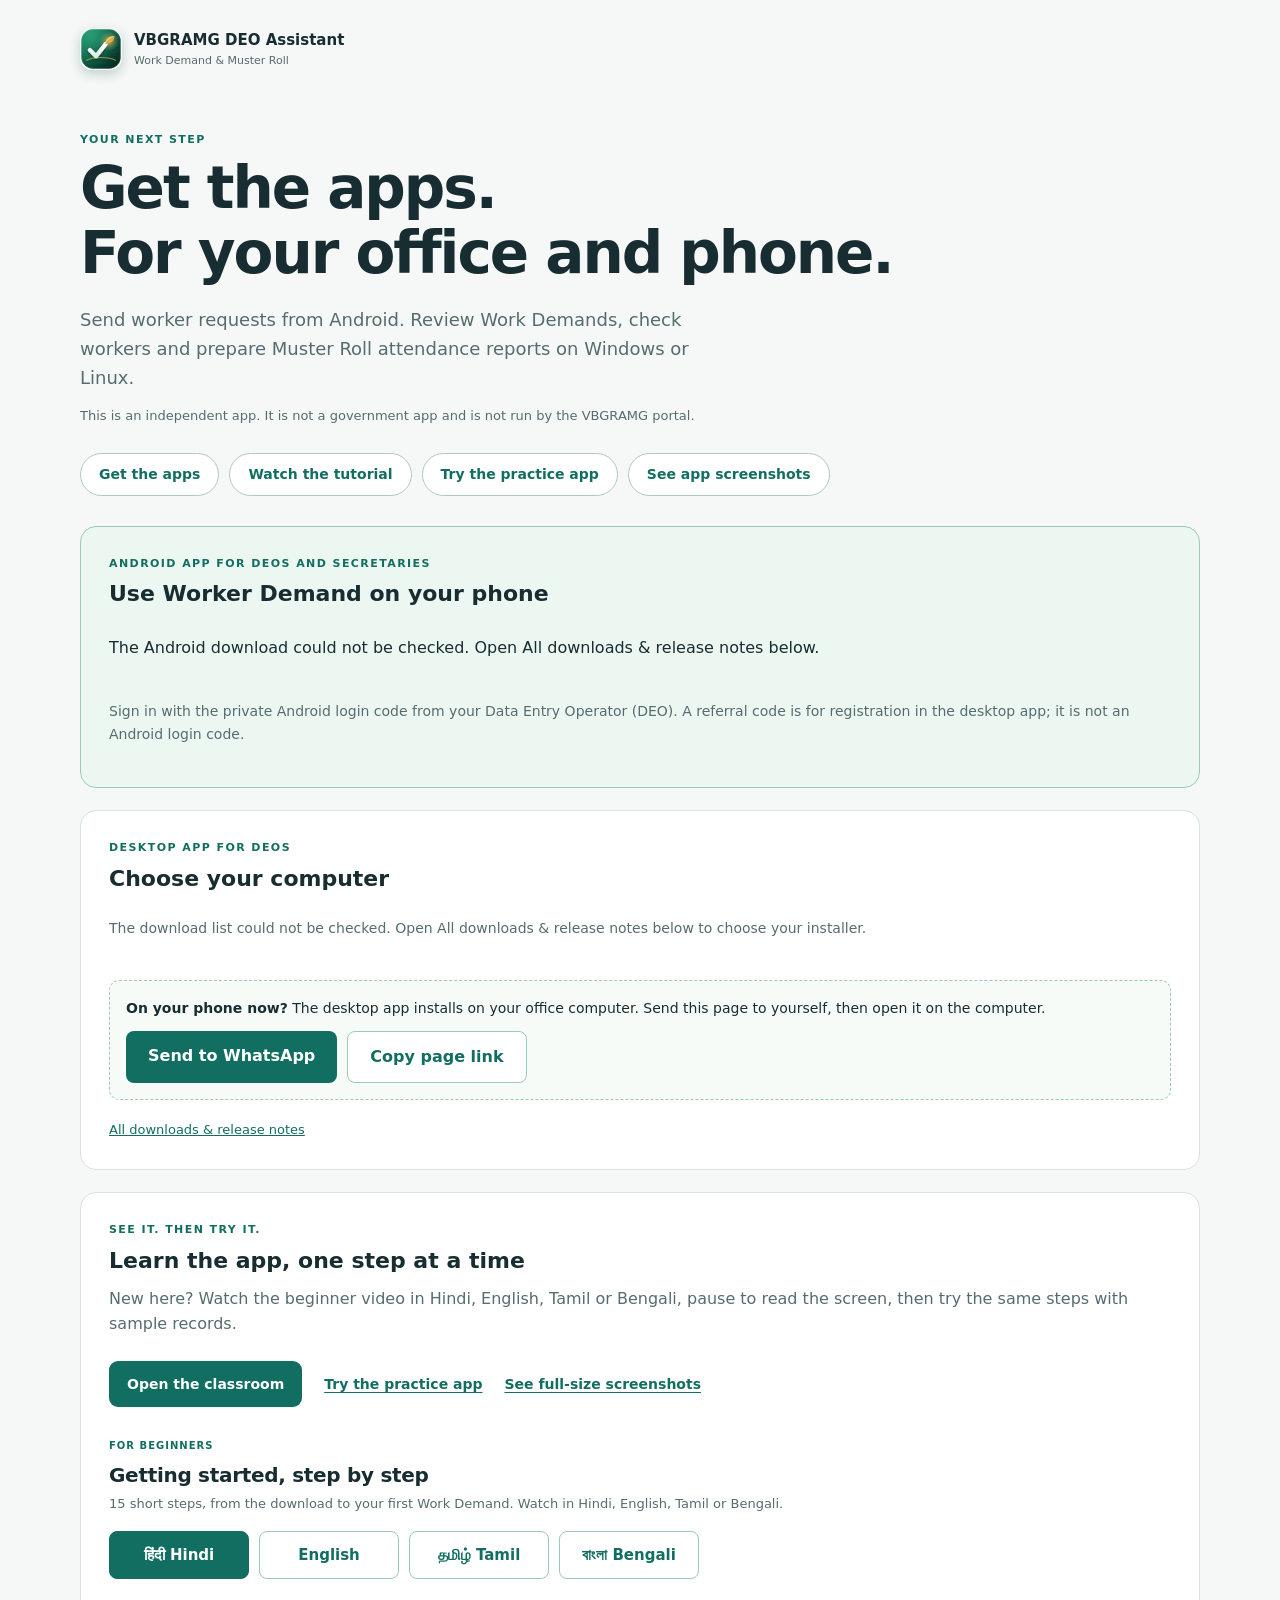
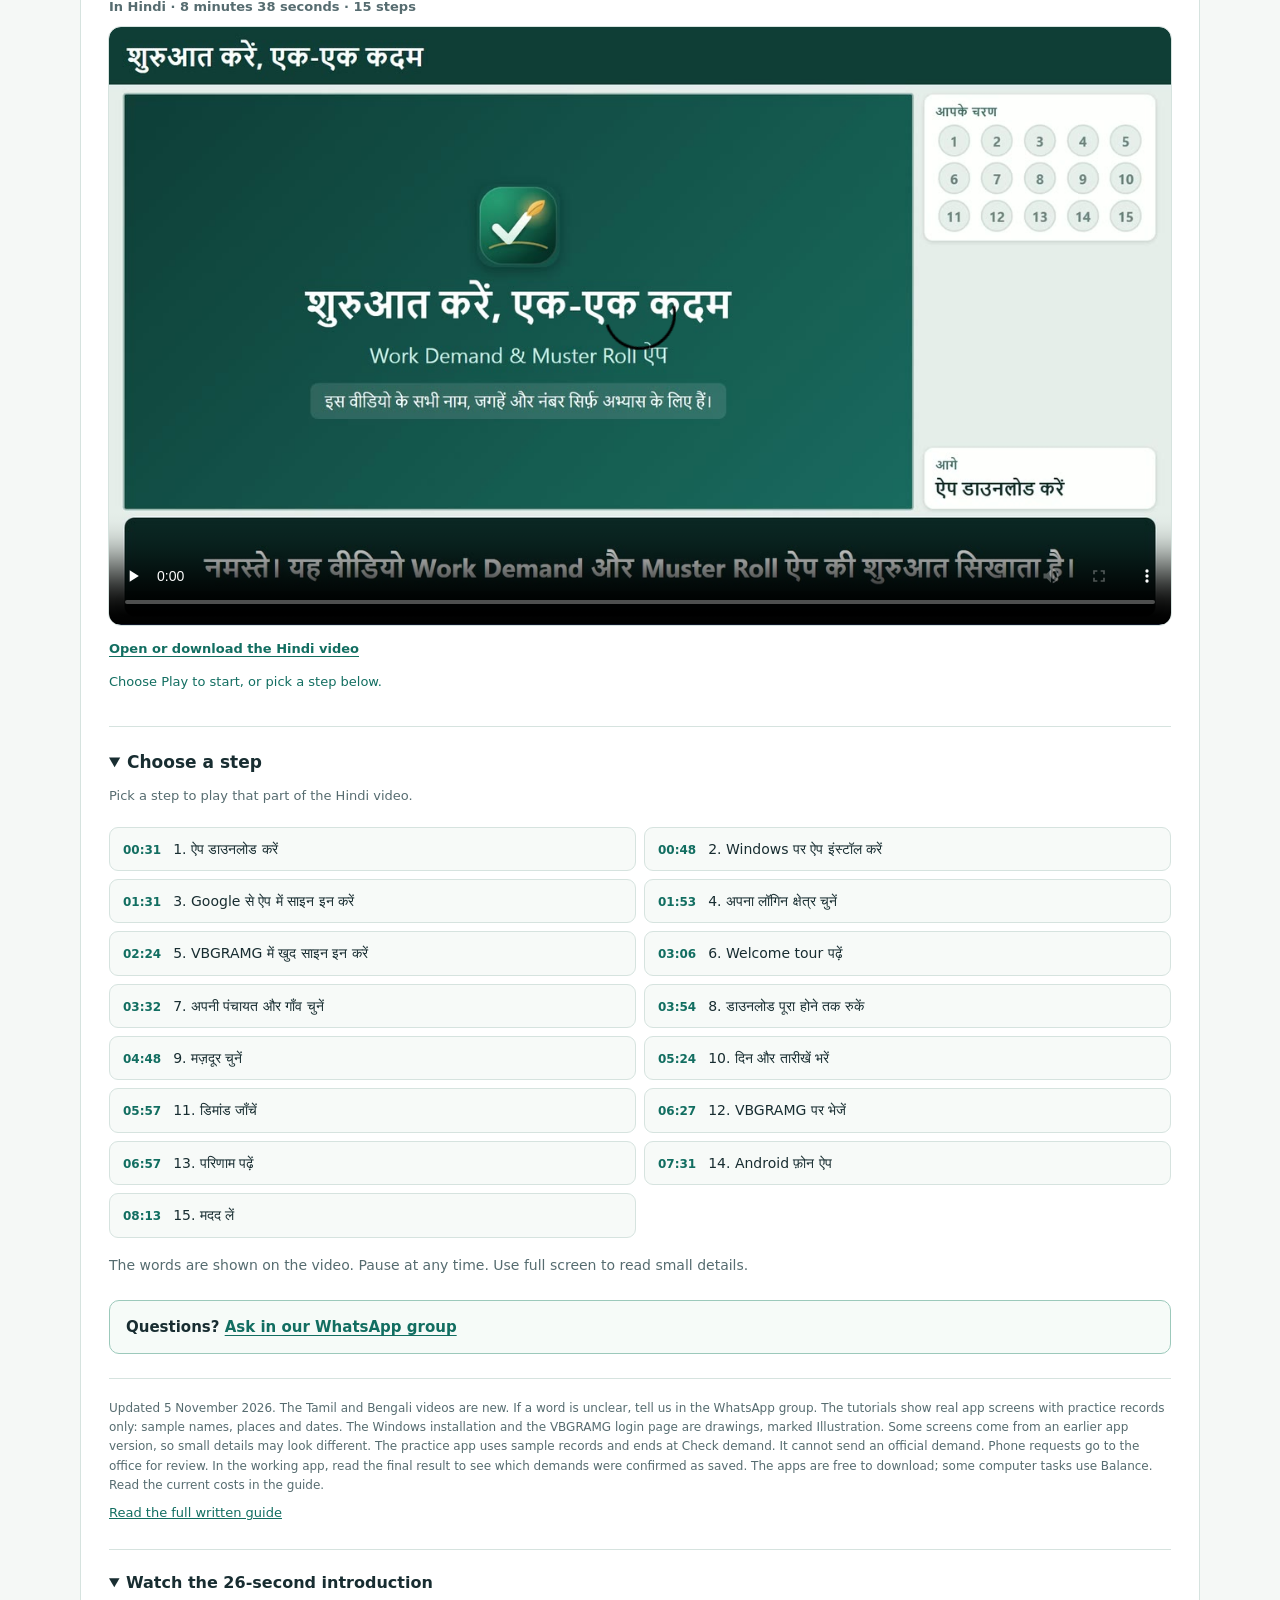
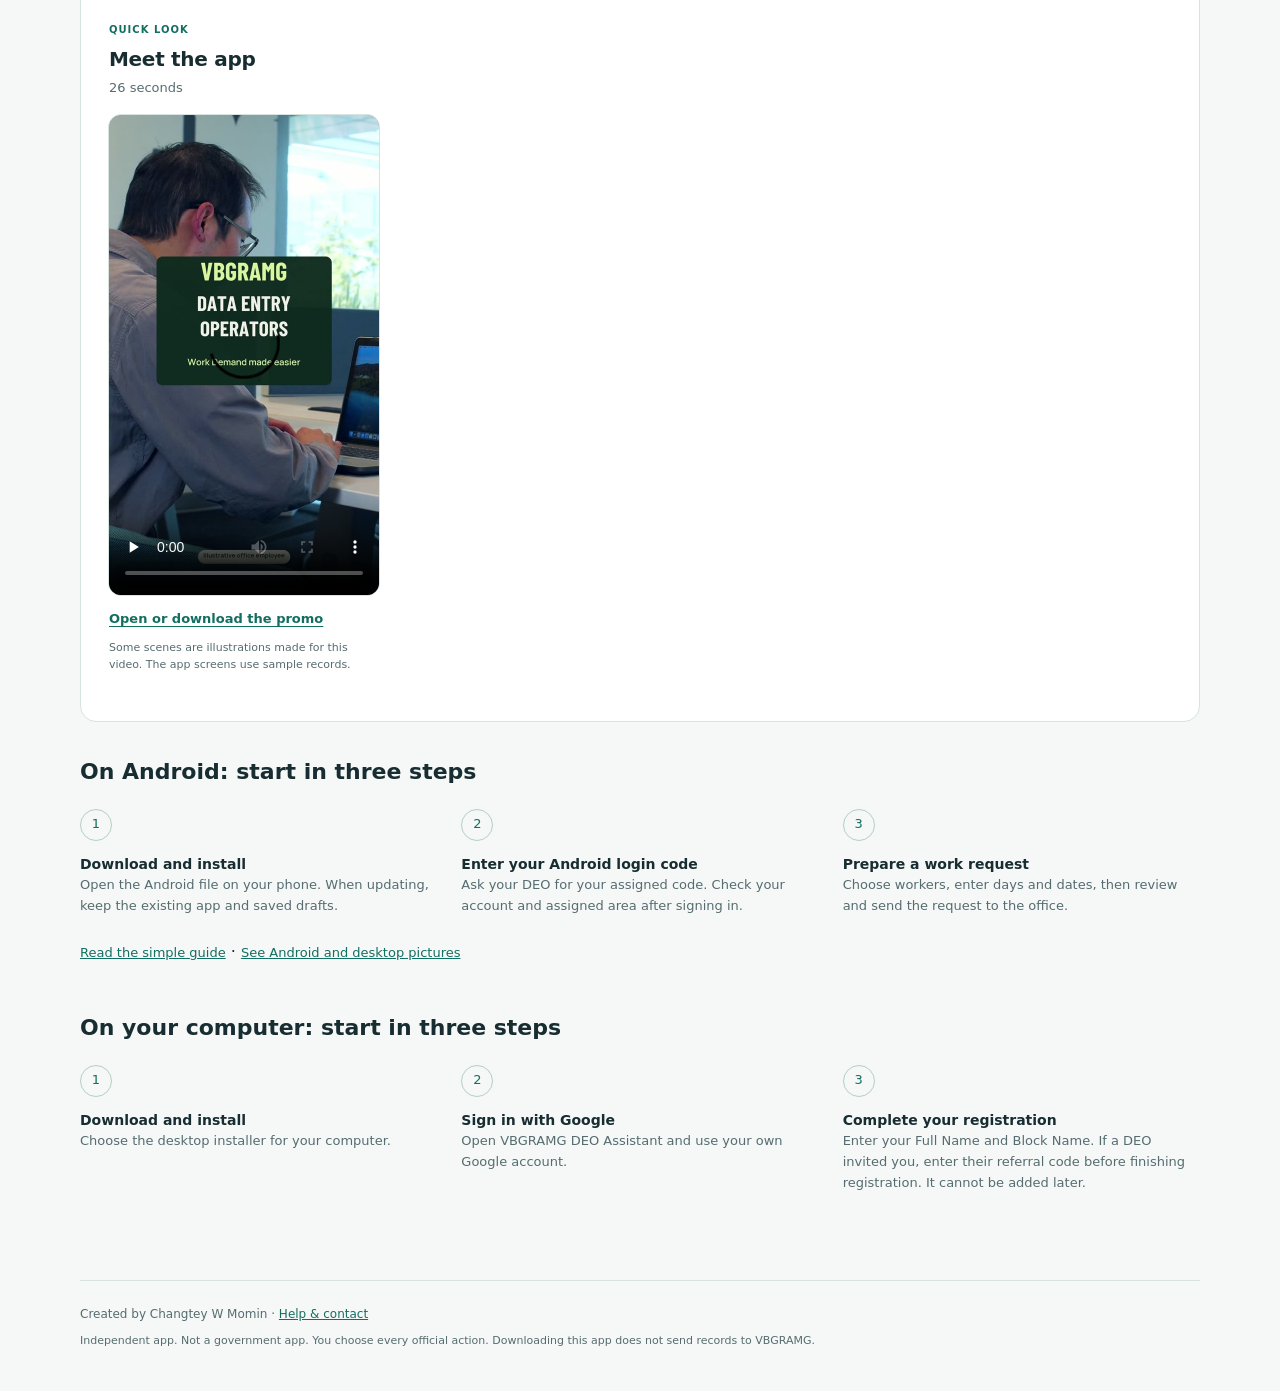
==== commit 0ebc72f2: "Update the download page" ====
--- a/docs/index.html
+++ b/docs/index.html
@@ -1,203 +1,203 @@
-<!doctype html>
-<html lang="en">
-<head>
-  <meta charset="utf-8">
-  <meta name="viewport" content="width=device-width,initial-scale=1">
-  <meta name="referrer" content="no-referrer">
-  <meta http-equiv="Content-Security-Policy" content="default-src 'none'; script-src 'self'; style-src 'self'; img-src 'self'; media-src 'self' https://github.com https://release-assets.githubusercontent.com; connect-src 'self' https://raw.githubusercontent.com https://lsjnyedpttpnajyaguhr.supabase.co; base-uri 'none'; form-action 'none'">
-  <meta name="description" content="Download Worker Demand for Android and VBGRAMG DEO Assistant for Windows or Linux. Downloads, step-by-step videos in Hindi, English, Tamil and Bengali, a practice classroom and clear app screenshots.">
-  <title>Download the apps for Android, Windows and Linux</title>
-  <link rel="stylesheet" href="download.css?v=20261105b">
-  <script src="download.js?v=20261105" defer></script>
-</head>
-<body>
-  <header><a class="brand" href="https://github.com/Changtey/Worker-Demand-releases"><img class="brand-mark" src="app-logo.svg?v=20261104" alt="" width="42" height="42"><span>VBGRAMG DEO Assistant<small>Work Demand &amp; Muster Roll</small></span></a></header>
-  <main>
-    <p class="eyebrow">YOUR NEXT STEP</p>
-    <h1>Get the apps.<br>For your office and phone.</h1>
-    <p class="intro">Send worker requests from Android. Review Work Demands, check workers and prepare Muster Roll attendance reports on Windows or Linux.</p>
-    <p class="independent">This is an independent app. It is not a government app and is not run by the VBGRAMG portal.</p>
-    <nav class="quick-links" aria-label="On this page"><a href="#android-downloads">Get the apps</a><a href="#watch">Watch the tutorial</a><a href="learn/practice.html">Try the practice app</a><a href="learn/screenshots.html">See app screenshots</a></nav>
-    <section class="invite" id="invitation" aria-labelledby="invitation-heading" hidden>
-      <div><p class="eyebrow">YOU HAVE BEEN INVITED</p><h2 id="invitation-heading">Your referral code</h2><p id="invitation-check" role="status">Checking your referral code…</p></div>
-      <div class="code-row"><label class="sr-only" for="referral-code">Your referral code</label><input id="referral-code" readonly><button id="copy-code" type="button">Copy code</button></div>
-      <p class="benefit" id="invitation-benefit" hidden>Get <strong>+50 to your free balance</strong> when you register with this code, your Full Name and Block Name. Your welcome gift adds a separate 100 to your free balance.</p>
-      <p id="copy-result" role="status"></p>
-    </section>
-    <section class="downloads" id="android-downloads" aria-labelledby="android-heading">
-      <div class="section-heading"><div><p class="eyebrow">ANDROID APP FOR DEOS AND SECRETARIES</p><h2 id="android-heading">Use Worker Demand on your phone</h2></div><span id="android-version" class="version"></span></div>
-      <p id="android-status" role="status">Reading the latest Android download…</p>
-      <div class="download-options android-options">
-        <a id="android" class="download primary" hidden><strong>Download for Android</strong><span>Worker Demand · Android installation file (.apk)</span></a>
-      </div>
-      <p class="download-help">Sign in with the private Android login code from your Data Entry Operator (DEO). A referral code is for registration in the desktop app; it is not an Android login code.</p>
-    </section>
-    <section class="downloads" id="computer-downloads" aria-labelledby="download-heading">
-      <div class="section-heading"><div><p class="eyebrow">DESKTOP APP FOR DEOS</p><h2 id="download-heading">Choose your computer</h2></div><span id="version" class="version"></span></div>
-      <p id="download-status" role="status">Reading the latest download list…</p>
-      <div class="download-options">
-        <a id="windows" class="download primary" hidden><strong>Download for Windows</strong><span>64-bit installer</span></a>
-        <a id="linux-deb" class="download" hidden><strong>Download for Linux</strong><span>Debian installer · Ubuntu 24.04</span></a>
-        <a id="linux-appimage" class="download" hidden><strong>Linux AppImage</strong><span>64-bit</span></a>
-      </div>
-      <div class="send-to-computer">
-        <p><strong>On your phone now?</strong> The desktop app installs on your office computer. Send this page to yourself, then open it on the computer.</p>
-        <div class="send-actions"><a class="send-whatsapp" href="https://wa.me/?text=VBGRAMG%20DEO%20Assistant%20for%20your%20office%20computer.%20Open%20this%20page%20on%20the%20computer%2C%20then%20choose%20Download%20for%20Windows%3A%20https%3A%2F%2Fchangtey.github.io%2FWorker-Demand-releases%2F%23computer-downloads" rel="noopener">Send to WhatsApp</a><button id="copy-page-link" type="button">Copy page link</button></div>
-        <p id="copy-page-result" role="status"></p>
-      </div>
-      <a class="text-link" href="https://github.com/Changtey/Worker-Demand-releases">All downloads &amp; release notes</a>
-    </section>
-    <section class="watch" id="watch" aria-labelledby="watch-heading">
-      <p class="eyebrow">SEE IT. THEN TRY IT.</p>
-      <h2 id="watch-heading">Learn the app, one step at a time</h2>
-      <p class="watch-intro">New here? Watch the beginner video in Hindi, English, Tamil or Bengali, pause to read the screen, then try the same steps with sample records.</p>
-      <div class="learning-actions"><a class="learn-primary" href="learn/classroom.html">Open the classroom</a><a href="learn/practice.html">Try the practice app</a><a href="learn/screenshots.html">See full-size screenshots</a></div>
-      <div class="video-grid">
-        <article class="video-card tutorial-card" aria-labelledby="tutorial-heading">
-          <div class="video-heading"><span class="video-kind">FOR BEGINNERS</span><h3 id="tutorial-heading">Getting started, step by step</h3><p>15 short steps, from the download to your first Work Demand. Watch in Hindi, English, Tamil or Bengali.</p></div>
-          <div class="language-choice" role="group" aria-label="Video language">
-            <button type="button" data-tutorial-language="hi" aria-pressed="true" aria-controls="tutorial-hi"><span lang="hi">हिंदी</span> Hindi</button>
-            <button type="button" data-tutorial-language="en" aria-pressed="false" aria-controls="tutorial-en">English</button>
-            <button type="button" data-tutorial-language="ta" aria-pressed="false" aria-controls="tutorial-ta"><span lang="ta">தமிழ்</span> Tamil</button>
-            <button type="button" data-tutorial-language="bn" aria-pressed="false" aria-controls="tutorial-bn"><span lang="bn">বাংলা</span> Bengali</button>
-          </div>
-          <!-- Step times come from the chapter marks in each finished video. -->
-          <div class="tutorial-panel" id="tutorial-hi" data-tutorial-panel="hi">
-            <p class="tutorial-length">In Hindi · 8 minutes 38 seconds · 15 steps</p>
-            <video id="tutorial-video-hi" controls playsinline preload="none" width="1280" height="720" poster="videos/Getting-Started-Hindi-cover.jpg?v=20261105" aria-label="Tutorial in Hindi: Getting started, step by step">
-              <source src="videos/Getting-Started-Hindi.mp4?v=20261105" type="video/mp4">
-              <track kind="captions" src="videos/Getting-Started-Hindi.vtt?v=20261105" srclang="hi" label="हिंदी (Hindi)">
-              Your browser cannot play this video. Use the video link below.
-            </video>
-            <div class="video-actions"><a class="video-link" href="videos/Getting-Started-Hindi.mp4">Open or download the Hindi video</a></div>
-            <p class="lesson-status" role="status">Choose Play to start, or pick a step below.</p>
-            <details class="lessons" open><summary>Choose a step</summary><p>Pick a step to play that part of the Hindi video.</p><ol class="chapter-list" lang="hi">
-<li><button type="button" data-lesson-time="31.240" data-lesson-step="1" data-lesson-title="ऐप डाउनलोड करें"><span class="chapter-time">00:31</span><span>1. ऐप डाउनलोड करें</span></button></li>
-<li><button type="button" data-lesson-time="48.560" data-lesson-step="2" data-lesson-title="Windows पर ऐप इंस्टॉल करें"><span class="chapter-time">00:48</span><span>2. Windows पर ऐप इंस्टॉल करें</span></button></li>
-<li><button type="button" data-lesson-time="91.120" data-lesson-step="3" data-lesson-title="Google से ऐप में साइन इन करें"><span class="chapter-time">01:31</span><span>3. Google से ऐप में साइन इन करें</span></button></li>
-<li><button type="button" data-lesson-time="113.960" data-lesson-step="4" data-lesson-title="अपना लॉगिन क्षेत्र चुनें"><span class="chapter-time">01:53</span><span>4. अपना लॉगिन क्षेत्र चुनें</span></button></li>
-<li><button type="button" data-lesson-time="144.520" data-lesson-step="5" data-lesson-title="VBGRAMG में खुद साइन इन करें"><span class="chapter-time">02:24</span><span>5. VBGRAMG में खुद साइन इन करें</span></button></li>
-<li><button type="button" data-lesson-time="186.040" data-lesson-step="6" data-lesson-title="Welcome tour पढ़ें"><span class="chapter-time">03:06</span><span>6. Welcome tour पढ़ें</span></button></li>
-<li><button type="button" data-lesson-time="212.960" data-lesson-step="7" data-lesson-title="अपनी पंचायत और गाँव चुनें"><span class="chapter-time">03:32</span><span>7. अपनी पंचायत और गाँव चुनें</span></button></li>
-<li><button type="button" data-lesson-time="234.600" data-lesson-step="8" data-lesson-title="डाउनलोड पूरा होने तक रुकें"><span class="chapter-time">03:54</span><span>8. डाउनलोड पूरा होने तक रुकें</span></button></li>
-<li><button type="button" data-lesson-time="288.680" data-lesson-step="9" data-lesson-title="मज़दूर चुनें"><span class="chapter-time">04:48</span><span>9. मज़दूर चुनें</span></button></li>
-<li><button type="button" data-lesson-time="324.760" data-lesson-step="10" data-lesson-title="दिन और तारीखें भरें"><span class="chapter-time">05:24</span><span>10. दिन और तारीखें भरें</span></button></li>
-<li><button type="button" data-lesson-time="357.200" data-lesson-step="11" data-lesson-title="डिमांड जाँचें"><span class="chapter-time">05:57</span><span>11. डिमांड जाँचें</span></button></li>
-<li><button type="button" data-lesson-time="387.520" data-lesson-step="12" data-lesson-title="VBGRAMG पर भेजें"><span class="chapter-time">06:27</span><span>12. VBGRAMG पर भेजें</span></button></li>
-<li><button type="button" data-lesson-time="417.400" data-lesson-step="13" data-lesson-title="परिणाम पढ़ें"><span class="chapter-time">06:57</span><span>13. परिणाम पढ़ें</span></button></li>
-<li><button type="button" data-lesson-time="451.280" data-lesson-step="14" data-lesson-title="Android फ़ोन ऐप"><span class="chapter-time">07:31</span><span>14. Android फ़ोन ऐप</span></button></li>
-<li><button type="button" data-lesson-time="493.520" data-lesson-step="15" data-lesson-title="मदद लें"><span class="chapter-time">08:13</span><span>15. मदद लें</span></button></li>
-</ol></details>
-          </div>
-          <div class="tutorial-panel" id="tutorial-en" data-tutorial-panel="en" hidden>
-            <p class="tutorial-length">In English · 8 minutes · 15 steps</p>
-            <video id="tutorial-video-en" controls playsinline preload="none" width="1280" height="720" poster="videos/Getting-Started-English-cover.jpg?v=20261105" aria-label="Tutorial in English: Getting started, step by step">
-              <source src="videos/Getting-Started-English.mp4?v=20261105" type="video/mp4">
-              <track kind="captions" src="videos/Getting-Started-English.vtt?v=20261105" srclang="en" label="English">
-              Your browser cannot play this video. Use the video link below.
-            </video>
-            <div class="video-actions"><a class="video-link" href="videos/Getting-Started-English.mp4">Open or download the English video</a></div>
-            <p class="lesson-status" role="status">Choose Play to start, or pick a step below.</p>
-            <details class="lessons" open><summary>Choose a step</summary><p>Pick a step to play that part of the English video.</p><ol class="chapter-list">
-<li><button type="button" data-lesson-time="29.480" data-lesson-step="1" data-lesson-title="Download the apps"><span class="chapter-time">00:29</span><span>1. Download the apps</span></button></li>
-<li><button type="button" data-lesson-time="47.560" data-lesson-step="2" data-lesson-title="Install the app on Windows"><span class="chapter-time">00:47</span><span>2. Install the app on Windows</span></button></li>
-<li><button type="button" data-lesson-time="83.440" data-lesson-step="3" data-lesson-title="Sign in to the app with Google"><span class="chapter-time">01:23</span><span>3. Sign in to the app with Google</span></button></li>
-<li><button type="button" data-lesson-time="104.080" data-lesson-step="4" data-lesson-title="Choose your login area"><span class="chapter-time">01:44</span><span>4. Choose your login area</span></button></li>
-<li><button type="button" data-lesson-time="131.320" data-lesson-step="5" data-lesson-title="Sign in to VBGRAMG yourself"><span class="chapter-time">02:11</span><span>5. Sign in to VBGRAMG yourself</span></button></li>
-<li><button type="button" data-lesson-time="170.760" data-lesson-step="6" data-lesson-title="Read the Welcome tour"><span class="chapter-time">02:50</span><span>6. Read the Welcome tour</span></button></li>
-<li><button type="button" data-lesson-time="196.920" data-lesson-step="7" data-lesson-title="Choose your Panchayat and Village"><span class="chapter-time">03:16</span><span>7. Choose your Panchayat and Village</span></button></li>
-<li><button type="button" data-lesson-time="215.720" data-lesson-step="8" data-lesson-title="Wait for the download to finish"><span class="chapter-time">03:35</span><span>8. Wait for the download to finish</span></button></li>
-<li><button type="button" data-lesson-time="267.240" data-lesson-step="9" data-lesson-title="Choose the workers"><span class="chapter-time">04:27</span><span>9. Choose the workers</span></button></li>
-<li><button type="button" data-lesson-time="300.160" data-lesson-step="10" data-lesson-title="Enter the days and dates"><span class="chapter-time">05:00</span><span>10. Enter the days and dates</span></button></li>
-<li><button type="button" data-lesson-time="329.040" data-lesson-step="11" data-lesson-title="Check the demand"><span class="chapter-time">05:29</span><span>11. Check the demand</span></button></li>
-<li><button type="button" data-lesson-time="355.560" data-lesson-step="12" data-lesson-title="Send to VBGRAMG"><span class="chapter-time">05:55</span><span>12. Send to VBGRAMG</span></button></li>
-<li><button type="button" data-lesson-time="385.880" data-lesson-step="13" data-lesson-title="Read the result"><span class="chapter-time">06:25</span><span>13. Read the result</span></button></li>
-<li><button type="button" data-lesson-time="416.040" data-lesson-step="14" data-lesson-title="Use the Android phone app"><span class="chapter-time">06:56</span><span>14. Use the Android phone app</span></button></li>
-<li><button type="button" data-lesson-time="457.080" data-lesson-step="15" data-lesson-title="Get help"><span class="chapter-time">07:37</span><span>15. Get help</span></button></li>
-</ol></details>
-          </div>
-          <div class="tutorial-panel" id="tutorial-ta" data-tutorial-panel="ta" hidden>
-            <p class="tutorial-length">In Tamil · 9 minutes 45 seconds · 15 steps</p>
-            <video id="tutorial-video-ta" controls playsinline preload="none" width="1280" height="720" poster="videos/Getting-Started-Tamil-cover.jpg?v=20261105" aria-label="Tutorial in Tamil: Getting started, step by step">
-              <source src="videos/Getting-Started-Tamil.mp4?v=20261105" type="video/mp4">
-              <track kind="captions" src="videos/Getting-Started-Tamil.vtt?v=20261105" srclang="ta" label="தமிழ் (Tamil)">
-              Your browser cannot play this video. Use the video link below.
-            </video>
-            <div class="video-actions"><a class="video-link" href="videos/Getting-Started-Tamil.mp4">Open or download the Tamil video</a></div>
-            <p class="lesson-status" role="status">Choose Play to start, or pick a step below.</p>
-            <details class="lessons" open><summary>Choose a step</summary><p>Pick a step to play that part of the Tamil video.</p><ol class="chapter-list" lang="ta">
-<li><button type="button" data-lesson-time="36.480" data-lesson-step="1" data-lesson-title="ஆப்களை டவுன்லோடு செய்யுங்கள்"><span class="chapter-time">00:36</span><span>1. ஆப்களை டவுன்லோடு செய்யுங்கள்</span></button></li>
-<li><button type="button" data-lesson-time="55.680" data-lesson-step="2" data-lesson-title="Windows கம்ப்யூட்டரில் ஆப்பை இன்ஸ்டால் செய்யுங்கள்"><span class="chapter-time">00:55</span><span>2. Windows கம்ப்யூட்டரில் ஆப்பை இன்ஸ்டால் செய்யுங்கள்</span></button></li>
-<li><button type="button" data-lesson-time="102.000" data-lesson-step="3" data-lesson-title="Google மூலம் ஆப்பில் சைன் இன் செய்யுங்கள்"><span class="chapter-time">01:42</span><span>3. Google மூலம் ஆப்பில் சைன் இன் செய்யுங்கள்</span></button></li>
-<li><button type="button" data-lesson-time="126.240" data-lesson-step="4" data-lesson-title="உங்கள் லாகின் பகுதியைத் தேர்ந்தெடுங்கள்"><span class="chapter-time">02:06</span><span>4. உங்கள் லாகின் பகுதியைத் தேர்ந்தெடுங்கள்</span></button></li>
-<li><button type="button" data-lesson-time="165.360" data-lesson-step="5" data-lesson-title="VBGRAMG-ல் நீங்களே சைன் இன் செய்யுங்கள்"><span class="chapter-time">02:45</span><span>5. VBGRAMG-ல் நீங்களே சைன் இன் செய்யுங்கள்</span></button></li>
-<li><button type="button" data-lesson-time="213.360" data-lesson-step="6" data-lesson-title="Welcome tour பாருங்கள்"><span class="chapter-time">03:33</span><span>6. Welcome tour பாருங்கள்</span></button></li>
-<li><button type="button" data-lesson-time="241.360" data-lesson-step="7" data-lesson-title="உங்கள் Panchayat, Village தேர்ந்தெடுங்கள்"><span class="chapter-time">04:01</span><span>7. உங்கள் Panchayat, Village தேர்ந்தெடுங்கள்</span></button></li>
-<li><button type="button" data-lesson-time="267.880" data-lesson-step="8" data-lesson-title="டவுன்லோடு முடியும் வரை காத்திருங்கள்"><span class="chapter-time">04:27</span><span>8. டவுன்லோடு முடியும் வரை காத்திருங்கள்</span></button></li>
-<li><button type="button" data-lesson-time="325.920" data-lesson-step="9" data-lesson-title="தொழிலாளர்களைத் தேர்ந்தெடுங்கள்"><span class="chapter-time">05:25</span><span>9. தொழிலாளர்களைத் தேர்ந்தெடுங்கள்</span></button></li>
-<li><button type="button" data-lesson-time="366.680" data-lesson-step="10" data-lesson-title="நாட்களையும் தேதிகளையும் நிரப்புங்கள்"><span class="chapter-time">06:06</span><span>10. நாட்களையும் தேதிகளையும் நிரப்புங்கள்</span></button></li>
-<li><button type="button" data-lesson-time="404.080" data-lesson-step="11" data-lesson-title="டிமாண்டைச் சரிபாருங்கள்"><span class="chapter-time">06:44</span><span>11. டிமாண்டைச் சரிபாருங்கள்</span></button></li>
-<li><button type="button" data-lesson-time="438.200" data-lesson-step="12" data-lesson-title="VBGRAMG போர்ட்டலுக்கு அனுப்புங்கள்"><span class="chapter-time">07:18</span><span>12. VBGRAMG போர்ட்டலுக்கு அனுப்புங்கள்</span></button></li>
-<li><button type="button" data-lesson-time="475.280" data-lesson-step="13" data-lesson-title="முடிவைப் படியுங்கள்"><span class="chapter-time">07:55</span><span>13. முடிவைப் படியுங்கள்</span></button></li>
-<li><button type="button" data-lesson-time="512.960" data-lesson-step="14" data-lesson-title="Android போன் ஆப்பைப் பயன்படுத்துங்கள்"><span class="chapter-time">08:32</span><span>14. Android போன் ஆப்பைப் பயன்படுத்துங்கள்</span></button></li>
-<li><button type="button" data-lesson-time="560.240" data-lesson-step="15" data-lesson-title="உதவி பெறுங்கள்"><span class="chapter-time">09:20</span><span>15. உதவி பெறுங்கள்</span></button></li>
-</ol></details>
-          </div>
-          <div class="tutorial-panel" id="tutorial-bn" data-tutorial-panel="bn" hidden>
-            <p class="tutorial-length">In Bengali · 8 minutes 39 seconds · 15 steps</p>
-            <video id="tutorial-video-bn" controls playsinline preload="none" width="1280" height="720" poster="videos/Getting-Started-Bengali-cover.jpg?v=20261105" aria-label="Tutorial in Bengali: Getting started, step by step">
-              <source src="videos/Getting-Started-Bengali.mp4?v=20261105" type="video/mp4">
-              <track kind="captions" src="videos/Getting-Started-Bengali.vtt?v=20261105" srclang="bn" label="বাংলা (Bengali)">
-              Your browser cannot play this video. Use the video link below.
-            </video>
-            <div class="video-actions"><a class="video-link" href="videos/Getting-Started-Bengali.mp4">Open or download the Bengali video</a></div>
-            <p class="lesson-status" role="status">Choose Play to start, or pick a step below.</p>
-            <details class="lessons" open><summary>Choose a step</summary><p>Pick a step to play that part of the Bengali video.</p><ol class="chapter-list" lang="bn">
-<li><button type="button" data-lesson-time="32.440" data-lesson-step="1" data-lesson-title="অ্যাপ ডাউনলোড করুন"><span class="chapter-time">00:32</span><span>1. অ্যাপ ডাউনলোড করুন</span></button></li>
-<li><button type="button" data-lesson-time="51.120" data-lesson-step="2" data-lesson-title="Windows কম্পিউটারে অ্যাপ ইনস্টল করুন"><span class="chapter-time">00:51</span><span>2. Windows কম্পিউটারে অ্যাপ ইনস্টল করুন</span></button></li>
-<li><button type="button" data-lesson-time="93.080" data-lesson-step="3" data-lesson-title="Google দিয়ে অ্যাপে সাইন ইন করুন"><span class="chapter-time">01:33</span><span>3. Google দিয়ে অ্যাপে সাইন ইন করুন</span></button></li>
-<li><button type="button" data-lesson-time="115.320" data-lesson-step="4" data-lesson-title="আপনার লগইন এলাকা বেছে নিন"><span class="chapter-time">01:55</span><span>4. আপনার লগইন এলাকা বেছে নিন</span></button></li>
-<li><button type="button" data-lesson-time="148.480" data-lesson-step="5" data-lesson-title="VBGRAMG পোর্টালে নিজে সাইন ইন করুন"><span class="chapter-time">02:28</span><span>5. VBGRAMG পোর্টালে নিজে সাইন ইন করুন</span></button></li>
-<li><button type="button" data-lesson-time="189.880" data-lesson-step="6" data-lesson-title="Welcome tour দেখুন"><span class="chapter-time">03:09</span><span>6. Welcome tour দেখুন</span></button></li>
-<li><button type="button" data-lesson-time="215.760" data-lesson-step="7" data-lesson-title="আপনার Panchayat আর Village বেছে নিন"><span class="chapter-time">03:35</span><span>7. আপনার Panchayat আর Village বেছে নিন</span></button></li>
-<li><button type="button" data-lesson-time="239.040" data-lesson-step="8" data-lesson-title="ডাউনলোড শেষ হওয়া পর্যন্ত অপেক্ষা করুন"><span class="chapter-time">03:59</span><span>8. ডাউনলোড শেষ হওয়া পর্যন্ত অপেক্ষা করুন</span></button></li>
-<li><button type="button" data-lesson-time="292.440" data-lesson-step="9" data-lesson-title="শ্রমিকদের বেছে নিন"><span class="chapter-time">04:52</span><span>9. শ্রমিকদের বেছে নিন</span></button></li>
-<li><button type="button" data-lesson-time="325.640" data-lesson-step="10" data-lesson-title="দিন আর তারিখ লিখুন"><span class="chapter-time">05:25</span><span>10. দিন আর তারিখ লিখুন</span></button></li>
-<li><button type="button" data-lesson-time="358.200" data-lesson-step="11" data-lesson-title="ডিমান্ড যাচাই করুন"><span class="chapter-time">05:58</span><span>11. ডিমান্ড যাচাই করুন</span></button></li>
-<li><button type="button" data-lesson-time="388.160" data-lesson-step="12" data-lesson-title="VBGRAMG পোর্টালে পাঠান"><span class="chapter-time">06:28</span><span>12. VBGRAMG পোর্টালে পাঠান</span></button></li>
-<li><button type="button" data-lesson-time="419.320" data-lesson-step="13" data-lesson-title="ফলাফল পড়ুন"><span class="chapter-time">06:59</span><span>13. ফলাফল পড়ুন</span></button></li>
-<li><button type="button" data-lesson-time="451.480" data-lesson-step="14" data-lesson-title="Android ফোনের অ্যাপ ব্যবহার করুন"><span class="chapter-time">07:31</span><span>14. Android ফোনের অ্যাপ ব্যবহার করুন</span></button></li>
-<li><button type="button" data-lesson-time="495.000" data-lesson-step="15" data-lesson-title="সাহায্য নিন"><span class="chapter-time">08:15</span><span>15. সাহায্য নিন</span></button></li>
-</ol></details>
-          </div>
-          <p class="video-help">The words are shown on the video. Pause at any time. Use full screen to read small details.</p>
-        </article>
-      </div>
-      <p class="ask-group">Questions? <a href="https://chat.whatsapp.com/Hr2pTgnwVZ9GSPrpVAXqG3" rel="noopener">Ask in our WhatsApp group</a></p>
-      <p class="watch-footnote">Updated 5 November 2026. The Tamil and Bengali videos are new. If a word is unclear, tell us in the WhatsApp group. The tutorials show real app screens with practice records only: sample names, places and dates. The Windows installation and the VBGRAMG login page are drawings, marked Illustration. Some screens come from an earlier app version, so small details may look different. The practice app uses sample records and ends at Check demand. It cannot send an official demand. Phone requests go to the office for review. In the working app, read the final result to see which demands were confirmed as saved. The apps are free to download; some computer tasks use Balance. Read the current costs in the guide.</p>
-      <a class="text-link" href="https://github.com/Changtey/Worker-Demand-releases/blob/main/docs/USER_GUIDE.md">Read the full written guide</a>
-      <details class="promo-preview" open><summary>Watch the 26-second introduction</summary>
-        <article class="video-card promo-card" aria-labelledby="promo-heading">
-          <div class="video-heading"><span class="video-kind">QUICK LOOK</span><h3 id="promo-heading">Meet the app</h3><p>26 seconds</p></div>
-          <video id="promo-video" controls playsinline preload="none" width="1080" height="1920" poster="videos/promo-26-cover.jpg?v=20261104" aria-label="Promo video: meet Work Demand and Muster Roll">
-            <source src="videos/Work-Demand-Promo-26s.mp4?v=20261104" type="video/mp4">
-            <track kind="captions" src="videos/promo-26-en.vtt?v=20261104" srclang="en" label="English">
-            Your browser cannot play this video. Use the video link below.
-          </video>
-          <a class="video-link" href="videos/Work-Demand-Promo-26s.mp4">Open or download the promo</a>
-          <p class="video-note">Some scenes are illustrations made for this video. The app screens use sample records.</p>
-        </article>
-      </details>
-    </section>
-    <section class="steps" aria-labelledby="phone-start-heading"><h2 id="phone-start-heading">On Android: start in three steps</h2>
-      <ol><li><strong>Download and install</strong><span>Open the Android file on your phone. When updating, keep the existing app and saved drafts.</span></li><li><strong>Enter your Android login code</strong><span>Ask your DEO for your assigned code. Check your account and assigned area after signing in.</span></li><li><strong>Prepare a work request</strong><span>Choose workers, enter days and dates, then review and send the request to the office.</span></li></ol>
-      <a class="text-link" href="https://github.com/Changtey/Worker-Demand-releases/blob/main/docs/USER_GUIDE.md">Read the simple guide</a> · <a class="text-link" href="https://github.com/Changtey/Worker-Demand-releases#see-the-app">See Android and desktop pictures</a>
-    </section>
-    <section class="steps" aria-labelledby="start-heading"><h2 id="start-heading">On your computer: start in three steps</h2>
-      <ol><li><strong>Download and install</strong><span>Choose the desktop installer for your computer.</span></li><li><strong>Sign in with Google</strong><span>Open VBGRAMG DEO Assistant and use your own Google account.</span></li><li><strong>Complete your registration</strong><span>Enter your Full Name and Block Name. If a DEO invited you, enter their referral code before finishing registration. It cannot be added later.</span></li></ol>
-      <p id="reward-terms" hidden>Your inviter receives 50 in free balance after your first completed, checked Work Demand that uses free balance. Downloading or signing up alone does not earn their reward.</p>
-    </section>
-  </main>
-  <footer>Created by Changtey W Momin · <a href="mailto:changwatre@gmail.com">Help &amp; contact</a><p>Independent app. Not a government app. You choose every official action. Downloading this app does not send records to VBGRAMG.</p></footer>
-</body>
-</html>
+<!doctype html>
+<html lang="en">
+<head>
+  <meta charset="utf-8">
+  <meta name="viewport" content="width=device-width,initial-scale=1">
+  <meta name="referrer" content="no-referrer">
+  <meta http-equiv="Content-Security-Policy" content="default-src 'none'; script-src 'self'; style-src 'self'; img-src 'self'; media-src 'self' https://github.com https://release-assets.githubusercontent.com; connect-src 'self' https://raw.githubusercontent.com https://lsjnyedpttpnajyaguhr.supabase.co; base-uri 'none'; form-action 'none'">
+  <meta name="description" content="Download Worker Demand for Android and VBGRAMG DEO Assistant for Windows or Linux. Downloads, step-by-step videos in Hindi, English, Tamil and Bengali, a practice classroom and clear app screenshots.">
+  <title>Download the apps for Android, Windows and Linux</title>
+  <link rel="stylesheet" href="download.css?v=20261105b">
+  <script src="download.js?v=20261105" defer></script>
+</head>
+<body>
+  <header><a class="brand" href="https://github.com/Changtey/Worker-Demand-releases"><img class="brand-mark" src="app-logo.svg?v=20261104" alt="" width="42" height="42"><span>VBGRAMG DEO Assistant<small>Work Demand &amp; Muster Roll</small></span></a></header>
+  <main>
+    <p class="eyebrow">YOUR NEXT STEP</p>
+    <h1>Get the apps.<br>For your office and phone.</h1>
+    <p class="intro">Send worker requests from Android. Review Work Demands, check workers and prepare Muster Roll attendance reports on Windows or Linux.</p>
+    <p class="independent">This is an independent app. It is not a government app and is not run by the VBGRAMG portal.</p>
+    <nav class="quick-links" aria-label="On this page"><a href="#android-downloads">Get the apps</a><a href="#watch">Watch the tutorial</a><a href="learn/practice.html">Try the practice app</a><a href="learn/screenshots.html">See app screenshots</a></nav>
+    <section class="invite" id="invitation" aria-labelledby="invitation-heading" hidden>
+      <div><p class="eyebrow">YOU HAVE BEEN INVITED</p><h2 id="invitation-heading">Your referral code</h2><p id="invitation-check" role="status">Checking your referral code…</p></div>
+      <div class="code-row"><label class="sr-only" for="referral-code">Your referral code</label><input id="referral-code" readonly><button id="copy-code" type="button">Copy code</button></div>
+      <p class="benefit" id="invitation-benefit" hidden>Get <strong>+50 to your free balance</strong> when you register with this code, your Full Name and Block Name. Your welcome gift adds a separate 100 to your free balance.</p>
+      <p id="copy-result" role="status"></p>
+    </section>
+    <section class="downloads" id="android-downloads" aria-labelledby="android-heading">
+      <div class="section-heading"><div><p class="eyebrow">ANDROID APP FOR DEOS AND SECRETARIES</p><h2 id="android-heading">Use Worker Demand on your phone</h2></div><span id="android-version" class="version"></span></div>
+      <p id="android-status" role="status">Reading the latest Android download…</p>
+      <div class="download-options android-options">
+        <a id="android" class="download primary" hidden><strong>Download for Android</strong><span>Worker Demand · Android installation file (.apk)</span></a>
+      </div>
+      <p class="download-help">Sign in with the private Android login code from your Data Entry Operator (DEO). A referral code is for registration in the desktop app; it is not an Android login code.</p>
+    </section>
+    <section class="downloads" id="computer-downloads" aria-labelledby="download-heading">
+      <div class="section-heading"><div><p class="eyebrow">DESKTOP APP FOR DEOS</p><h2 id="download-heading">Choose your computer</h2></div><span id="version" class="version"></span></div>
+      <p id="download-status" role="status">Reading the latest download list…</p>
+      <div class="download-options">
+        <a id="windows" class="download primary" hidden><strong>Download for Windows</strong><span>64-bit installer</span></a>
+        <a id="linux-deb" class="download" hidden><strong>Download for Linux</strong><span>Debian installer · Ubuntu 24.04</span></a>
+        <a id="linux-appimage" class="download" hidden><strong>Linux AppImage</strong><span>64-bit</span></a>
+      </div>
+      <div class="send-to-computer">
+        <p><strong>On your phone now?</strong> The desktop app installs on your office computer. Send this page to yourself, then open it on the computer.</p>
+        <div class="send-actions"><a class="send-whatsapp" href="https://wa.me/?text=VBGRAMG%20DEO%20Assistant%20for%20your%20office%20computer.%20Open%20this%20page%20on%20the%20computer%2C%20then%20choose%20Download%20for%20Windows%3A%20https%3A%2F%2Fchangtey.github.io%2FWorker-Demand-releases%2F%23computer-downloads" rel="noopener">Send to WhatsApp</a><button id="copy-page-link" type="button">Copy page link</button></div>
+        <p id="copy-page-result" role="status"></p>
+      </div>
+      <a class="text-link" href="https://github.com/Changtey/Worker-Demand-releases">All downloads &amp; release notes</a>
+    </section>
+    <section class="watch" id="watch" aria-labelledby="watch-heading">
+      <p class="eyebrow">SEE IT. THEN TRY IT.</p>
+      <h2 id="watch-heading">Learn the app, one step at a time</h2>
+      <p class="watch-intro">New here? Watch the beginner video in Hindi, English, Tamil or Bengali, pause to read the screen, then try the same steps with sample records.</p>
+      <div class="learning-actions"><a class="learn-primary" href="learn/classroom.html">Open the classroom</a><a href="learn/practice.html">Try the practice app</a><a href="learn/screenshots.html">See full-size screenshots</a></div>
+      <div class="video-grid">
+        <article class="video-card tutorial-card" aria-labelledby="tutorial-heading">
+          <div class="video-heading"><span class="video-kind">FOR BEGINNERS</span><h3 id="tutorial-heading">Getting started, step by step</h3><p>15 short steps, from the download to your first Work Demand. Watch in Hindi, English, Tamil or Bengali.</p></div>
+          <div class="language-choice" role="group" aria-label="Video language">
+            <button type="button" data-tutorial-language="hi" aria-pressed="true" aria-controls="tutorial-hi"><span lang="hi">हिंदी</span> Hindi</button>
+            <button type="button" data-tutorial-language="en" aria-pressed="false" aria-controls="tutorial-en">English</button>
+            <button type="button" data-tutorial-language="ta" aria-pressed="false" aria-controls="tutorial-ta"><span lang="ta">தமிழ்</span> Tamil</button>
+            <button type="button" data-tutorial-language="bn" aria-pressed="false" aria-controls="tutorial-bn"><span lang="bn">বাংলা</span> Bengali</button>
+          </div>
+          <!-- Step times come from the chapter marks in each finished video. -->
+          <div class="tutorial-panel" id="tutorial-hi" data-tutorial-panel="hi">
+            <p class="tutorial-length">In Hindi · 8 minutes 38 seconds · 15 steps</p>
+            <video id="tutorial-video-hi" controls playsinline preload="none" width="1280" height="720" poster="videos/Getting-Started-Hindi-cover.jpg?v=20261105" aria-label="Tutorial in Hindi: Getting started, step by step">
+              <source src="videos/Getting-Started-Hindi.mp4?v=20261105" type="video/mp4">
+              <track kind="captions" src="videos/Getting-Started-Hindi.vtt?v=20261105" srclang="hi" label="हिंदी (Hindi)">
+              Your browser cannot play this video. Use the video link below.
+            </video>
+            <div class="video-actions"><a class="video-link" href="videos/Getting-Started-Hindi.mp4">Open or download the Hindi video</a></div>
+            <p class="lesson-status" role="status">Choose Play to start, or pick a step below.</p>
+            <details class="lessons" open><summary>Choose a step</summary><p>Pick a step to play that part of the Hindi video.</p><ol class="chapter-list" lang="hi">
+<li><button type="button" data-lesson-time="31.240" data-lesson-step="1" data-lesson-title="ऐप डाउनलोड करें"><span class="chapter-time">00:31</span><span>1. ऐप डाउनलोड करें</span></button></li>
+<li><button type="button" data-lesson-time="48.560" data-lesson-step="2" data-lesson-title="Windows पर ऐप इंस्टॉल करें"><span class="chapter-time">00:48</span><span>2. Windows पर ऐप इंस्टॉल करें</span></button></li>
+<li><button type="button" data-lesson-time="91.120" data-lesson-step="3" data-lesson-title="Google से ऐप में साइन इन करें"><span class="chapter-time">01:31</span><span>3. Google से ऐप में साइन इन करें</span></button></li>
+<li><button type="button" data-lesson-time="113.960" data-lesson-step="4" data-lesson-title="अपना लॉगिन क्षेत्र चुनें"><span class="chapter-time">01:53</span><span>4. अपना लॉगिन क्षेत्र चुनें</span></button></li>
+<li><button type="button" data-lesson-time="144.520" data-lesson-step="5" data-lesson-title="VBGRAMG में खुद साइन इन करें"><span class="chapter-time">02:24</span><span>5. VBGRAMG में खुद साइन इन करें</span></button></li>
+<li><button type="button" data-lesson-time="186.040" data-lesson-step="6" data-lesson-title="Welcome tour पढ़ें"><span class="chapter-time">03:06</span><span>6. Welcome tour पढ़ें</span></button></li>
+<li><button type="button" data-lesson-time="212.960" data-lesson-step="7" data-lesson-title="अपनी पंचायत और गाँव चुनें"><span class="chapter-time">03:32</span><span>7. अपनी पंचायत और गाँव चुनें</span></button></li>
+<li><button type="button" data-lesson-time="234.600" data-lesson-step="8" data-lesson-title="डाउनलोड पूरा होने तक रुकें"><span class="chapter-time">03:54</span><span>8. डाउनलोड पूरा होने तक रुकें</span></button></li>
+<li><button type="button" data-lesson-time="288.680" data-lesson-step="9" data-lesson-title="मज़दूर चुनें"><span class="chapter-time">04:48</span><span>9. मज़दूर चुनें</span></button></li>
+<li><button type="button" data-lesson-time="324.760" data-lesson-step="10" data-lesson-title="दिन और तारीखें भरें"><span class="chapter-time">05:24</span><span>10. दिन और तारीखें भरें</span></button></li>
+<li><button type="button" data-lesson-time="357.200" data-lesson-step="11" data-lesson-title="डिमांड जाँचें"><span class="chapter-time">05:57</span><span>11. डिमांड जाँचें</span></button></li>
+<li><button type="button" data-lesson-time="387.520" data-lesson-step="12" data-lesson-title="VBGRAMG पर भेजें"><span class="chapter-time">06:27</span><span>12. VBGRAMG पर भेजें</span></button></li>
+<li><button type="button" data-lesson-time="417.400" data-lesson-step="13" data-lesson-title="परिणाम पढ़ें"><span class="chapter-time">06:57</span><span>13. परिणाम पढ़ें</span></button></li>
+<li><button type="button" data-lesson-time="451.280" data-lesson-step="14" data-lesson-title="Android फ़ोन ऐप"><span class="chapter-time">07:31</span><span>14. Android फ़ोन ऐप</span></button></li>
+<li><button type="button" data-lesson-time="493.520" data-lesson-step="15" data-lesson-title="मदद लें"><span class="chapter-time">08:13</span><span>15. मदद लें</span></button></li>
+</ol></details>
+          </div>
+          <div class="tutorial-panel" id="tutorial-en" data-tutorial-panel="en" hidden>
+            <p class="tutorial-length">In English · 8 minutes · 15 steps</p>
+            <video id="tutorial-video-en" controls playsinline preload="none" width="1280" height="720" poster="videos/Getting-Started-English-cover.jpg?v=20261105" aria-label="Tutorial in English: Getting started, step by step">
+              <source src="videos/Getting-Started-English.mp4?v=20261105" type="video/mp4">
+              <track kind="captions" src="videos/Getting-Started-English.vtt?v=20261105" srclang="en" label="English">
+              Your browser cannot play this video. Use the video link below.
+            </video>
+            <div class="video-actions"><a class="video-link" href="videos/Getting-Started-English.mp4">Open or download the English video</a></div>
+            <p class="lesson-status" role="status">Choose Play to start, or pick a step below.</p>
+            <details class="lessons" open><summary>Choose a step</summary><p>Pick a step to play that part of the English video.</p><ol class="chapter-list">
+<li><button type="button" data-lesson-time="29.480" data-lesson-step="1" data-lesson-title="Download the apps"><span class="chapter-time">00:29</span><span>1. Download the apps</span></button></li>
+<li><button type="button" data-lesson-time="47.560" data-lesson-step="2" data-lesson-title="Install the app on Windows"><span class="chapter-time">00:47</span><span>2. Install the app on Windows</span></button></li>
+<li><button type="button" data-lesson-time="83.440" data-lesson-step="3" data-lesson-title="Sign in to the app with Google"><span class="chapter-time">01:23</span><span>3. Sign in to the app with Google</span></button></li>
+<li><button type="button" data-lesson-time="104.080" data-lesson-step="4" data-lesson-title="Choose your login area"><span class="chapter-time">01:44</span><span>4. Choose your login area</span></button></li>
+<li><button type="button" data-lesson-time="131.320" data-lesson-step="5" data-lesson-title="Sign in to VBGRAMG yourself"><span class="chapter-time">02:11</span><span>5. Sign in to VBGRAMG yourself</span></button></li>
+<li><button type="button" data-lesson-time="170.760" data-lesson-step="6" data-lesson-title="Read the Welcome tour"><span class="chapter-time">02:50</span><span>6. Read the Welcome tour</span></button></li>
+<li><button type="button" data-lesson-time="196.920" data-lesson-step="7" data-lesson-title="Choose your Panchayat and Village"><span class="chapter-time">03:16</span><span>7. Choose your Panchayat and Village</span></button></li>
+<li><button type="button" data-lesson-time="215.720" data-lesson-step="8" data-lesson-title="Wait for the download to finish"><span class="chapter-time">03:35</span><span>8. Wait for the download to finish</span></button></li>
+<li><button type="button" data-lesson-time="267.240" data-lesson-step="9" data-lesson-title="Choose the workers"><span class="chapter-time">04:27</span><span>9. Choose the workers</span></button></li>
+<li><button type="button" data-lesson-time="300.160" data-lesson-step="10" data-lesson-title="Enter the days and dates"><span class="chapter-time">05:00</span><span>10. Enter the days and dates</span></button></li>
+<li><button type="button" data-lesson-time="329.040" data-lesson-step="11" data-lesson-title="Check the demand"><span class="chapter-time">05:29</span><span>11. Check the demand</span></button></li>
+<li><button type="button" data-lesson-time="355.560" data-lesson-step="12" data-lesson-title="Send to VBGRAMG"><span class="chapter-time">05:55</span><span>12. Send to VBGRAMG</span></button></li>
+<li><button type="button" data-lesson-time="385.880" data-lesson-step="13" data-lesson-title="Read the result"><span class="chapter-time">06:25</span><span>13. Read the result</span></button></li>
+<li><button type="button" data-lesson-time="416.040" data-lesson-step="14" data-lesson-title="Use the Android phone app"><span class="chapter-time">06:56</span><span>14. Use the Android phone app</span></button></li>
+<li><button type="button" data-lesson-time="457.080" data-lesson-step="15" data-lesson-title="Get help"><span class="chapter-time">07:37</span><span>15. Get help</span></button></li>
+</ol></details>
+          </div>
+          <div class="tutorial-panel" id="tutorial-ta" data-tutorial-panel="ta" hidden>
+            <p class="tutorial-length">In Tamil · 9 minutes 45 seconds · 15 steps</p>
+            <video id="tutorial-video-ta" controls playsinline preload="none" width="1280" height="720" poster="videos/Getting-Started-Tamil-cover.jpg?v=20261105" aria-label="Tutorial in Tamil: Getting started, step by step">
+              <source src="videos/Getting-Started-Tamil.mp4?v=20261105" type="video/mp4">
+              <track kind="captions" src="videos/Getting-Started-Tamil.vtt?v=20261105" srclang="ta" label="தமிழ் (Tamil)">
+              Your browser cannot play this video. Use the video link below.
+            </video>
+            <div class="video-actions"><a class="video-link" href="videos/Getting-Started-Tamil.mp4">Open or download the Tamil video</a></div>
+            <p class="lesson-status" role="status">Choose Play to start, or pick a step below.</p>
+            <details class="lessons" open><summary>Choose a step</summary><p>Pick a step to play that part of the Tamil video.</p><ol class="chapter-list" lang="ta">
+<li><button type="button" data-lesson-time="36.480" data-lesson-step="1" data-lesson-title="ஆப்களை டவுன்லோடு செய்யுங்கள்"><span class="chapter-time">00:36</span><span>1. ஆப்களை டவுன்லோடு செய்யுங்கள்</span></button></li>
+<li><button type="button" data-lesson-time="55.680" data-lesson-step="2" data-lesson-title="Windows கம்ப்யூட்டரில் ஆப்பை இன்ஸ்டால் செய்யுங்கள்"><span class="chapter-time">00:55</span><span>2. Windows கம்ப்யூட்டரில் ஆப்பை இன்ஸ்டால் செய்யுங்கள்</span></button></li>
+<li><button type="button" data-lesson-time="102.000" data-lesson-step="3" data-lesson-title="Google மூலம் ஆப்பில் சைன் இன் செய்யுங்கள்"><span class="chapter-time">01:42</span><span>3. Google மூலம் ஆப்பில் சைன் இன் செய்யுங்கள்</span></button></li>
+<li><button type="button" data-lesson-time="126.240" data-lesson-step="4" data-lesson-title="உங்கள் லாகின் பகுதியைத் தேர்ந்தெடுங்கள்"><span class="chapter-time">02:06</span><span>4. உங்கள் லாகின் பகுதியைத் தேர்ந்தெடுங்கள்</span></button></li>
+<li><button type="button" data-lesson-time="165.360" data-lesson-step="5" data-lesson-title="VBGRAMG-ல் நீங்களே சைன் இன் செய்யுங்கள்"><span class="chapter-time">02:45</span><span>5. VBGRAMG-ல் நீங்களே சைன் இன் செய்யுங்கள்</span></button></li>
+<li><button type="button" data-lesson-time="213.360" data-lesson-step="6" data-lesson-title="Welcome tour பாருங்கள்"><span class="chapter-time">03:33</span><span>6. Welcome tour பாருங்கள்</span></button></li>
+<li><button type="button" data-lesson-time="241.360" data-lesson-step="7" data-lesson-title="உங்கள் Panchayat, Village தேர்ந்தெடுங்கள்"><span class="chapter-time">04:01</span><span>7. உங்கள் Panchayat, Village தேர்ந்தெடுங்கள்</span></button></li>
+<li><button type="button" data-lesson-time="267.880" data-lesson-step="8" data-lesson-title="டவுன்லோடு முடியும் வரை காத்திருங்கள்"><span class="chapter-time">04:27</span><span>8. டவுன்லோடு முடியும் வரை காத்திருங்கள்</span></button></li>
+<li><button type="button" data-lesson-time="325.920" data-lesson-step="9" data-lesson-title="தொழிலாளர்களைத் தேர்ந்தெடுங்கள்"><span class="chapter-time">05:25</span><span>9. தொழிலாளர்களைத் தேர்ந்தெடுங்கள்</span></button></li>
+<li><button type="button" data-lesson-time="366.680" data-lesson-step="10" data-lesson-title="நாட்களையும் தேதிகளையும் நிரப்புங்கள்"><span class="chapter-time">06:06</span><span>10. நாட்களையும் தேதிகளையும் நிரப்புங்கள்</span></button></li>
+<li><button type="button" data-lesson-time="404.080" data-lesson-step="11" data-lesson-title="டிமாண்டைச் சரிபாருங்கள்"><span class="chapter-time">06:44</span><span>11. டிமாண்டைச் சரிபாருங்கள்</span></button></li>
+<li><button type="button" data-lesson-time="438.200" data-lesson-step="12" data-lesson-title="VBGRAMG போர்ட்டலுக்கு அனுப்புங்கள்"><span class="chapter-time">07:18</span><span>12. VBGRAMG போர்ட்டலுக்கு அனுப்புங்கள்</span></button></li>
+<li><button type="button" data-lesson-time="475.280" data-lesson-step="13" data-lesson-title="முடிவைப் படியுங்கள்"><span class="chapter-time">07:55</span><span>13. முடிவைப் படியுங்கள்</span></button></li>
+<li><button type="button" data-lesson-time="512.960" data-lesson-step="14" data-lesson-title="Android போன் ஆப்பைப் பயன்படுத்துங்கள்"><span class="chapter-time">08:32</span><span>14. Android போன் ஆப்பைப் பயன்படுத்துங்கள்</span></button></li>
+<li><button type="button" data-lesson-time="560.240" data-lesson-step="15" data-lesson-title="உதவி பெறுங்கள்"><span class="chapter-time">09:20</span><span>15. உதவி பெறுங்கள்</span></button></li>
+</ol></details>
+          </div>
+          <div class="tutorial-panel" id="tutorial-bn" data-tutorial-panel="bn" hidden>
+            <p class="tutorial-length">In Bengali · 8 minutes 39 seconds · 15 steps</p>
+            <video id="tutorial-video-bn" controls playsinline preload="none" width="1280" height="720" poster="videos/Getting-Started-Bengali-cover.jpg?v=20261105" aria-label="Tutorial in Bengali: Getting started, step by step">
+              <source src="videos/Getting-Started-Bengali.mp4?v=20261105" type="video/mp4">
+              <track kind="captions" src="videos/Getting-Started-Bengali.vtt?v=20261105" srclang="bn" label="বাংলা (Bengali)">
+              Your browser cannot play this video. Use the video link below.
+            </video>
+            <div class="video-actions"><a class="video-link" href="videos/Getting-Started-Bengali.mp4">Open or download the Bengali video</a></div>
+            <p class="lesson-status" role="status">Choose Play to start, or pick a step below.</p>
+            <details class="lessons" open><summary>Choose a step</summary><p>Pick a step to play that part of the Bengali video.</p><ol class="chapter-list" lang="bn">
+<li><button type="button" data-lesson-time="32.440" data-lesson-step="1" data-lesson-title="অ্যাপ ডাউনলোড করুন"><span class="chapter-time">00:32</span><span>1. অ্যাপ ডাউনলোড করুন</span></button></li>
+<li><button type="button" data-lesson-time="51.120" data-lesson-step="2" data-lesson-title="Windows কম্পিউটারে অ্যাপ ইনস্টল করুন"><span class="chapter-time">00:51</span><span>2. Windows কম্পিউটারে অ্যাপ ইনস্টল করুন</span></button></li>
+<li><button type="button" data-lesson-time="93.080" data-lesson-step="3" data-lesson-title="Google দিয়ে অ্যাপে সাইন ইন করুন"><span class="chapter-time">01:33</span><span>3. Google দিয়ে অ্যাপে সাইন ইন করুন</span></button></li>
+<li><button type="button" data-lesson-time="115.320" data-lesson-step="4" data-lesson-title="আপনার লগইন এলাকা বেছে নিন"><span class="chapter-time">01:55</span><span>4. আপনার লগইন এলাকা বেছে নিন</span></button></li>
+<li><button type="button" data-lesson-time="148.480" data-lesson-step="5" data-lesson-title="VBGRAMG পোর্টালে নিজে সাইন ইন করুন"><span class="chapter-time">02:28</span><span>5. VBGRAMG পোর্টালে নিজে সাইন ইন করুন</span></button></li>
+<li><button type="button" data-lesson-time="189.880" data-lesson-step="6" data-lesson-title="Welcome tour দেখুন"><span class="chapter-time">03:09</span><span>6. Welcome tour দেখুন</span></button></li>
+<li><button type="button" data-lesson-time="215.760" data-lesson-step="7" data-lesson-title="আপনার Panchayat আর Village বেছে নিন"><span class="chapter-time">03:35</span><span>7. আপনার Panchayat আর Village বেছে নিন</span></button></li>
+<li><button type="button" data-lesson-time="239.040" data-lesson-step="8" data-lesson-title="ডাউনলোড শেষ হওয়া পর্যন্ত অপেক্ষা করুন"><span class="chapter-time">03:59</span><span>8. ডাউনলোড শেষ হওয়া পর্যন্ত অপেক্ষা করুন</span></button></li>
+<li><button type="button" data-lesson-time="292.440" data-lesson-step="9" data-lesson-title="শ্রমিকদের বেছে নিন"><span class="chapter-time">04:52</span><span>9. শ্রমিকদের বেছে নিন</span></button></li>
+<li><button type="button" data-lesson-time="325.640" data-lesson-step="10" data-lesson-title="দিন আর তারিখ লিখুন"><span class="chapter-time">05:25</span><span>10. দিন আর তারিখ লিখুন</span></button></li>
+<li><button type="button" data-lesson-time="358.200" data-lesson-step="11" data-lesson-title="ডিমান্ড যাচাই করুন"><span class="chapter-time">05:58</span><span>11. ডিমান্ড যাচাই করুন</span></button></li>
+<li><button type="button" data-lesson-time="388.160" data-lesson-step="12" data-lesson-title="VBGRAMG পোর্টালে পাঠান"><span class="chapter-time">06:28</span><span>12. VBGRAMG পোর্টালে পাঠান</span></button></li>
+<li><button type="button" data-lesson-time="419.320" data-lesson-step="13" data-lesson-title="ফলাফল পড়ুন"><span class="chapter-time">06:59</span><span>13. ফলাফল পড়ুন</span></button></li>
+<li><button type="button" data-lesson-time="451.480" data-lesson-step="14" data-lesson-title="Android ফোনের অ্যাপ ব্যবহার করুন"><span class="chapter-time">07:31</span><span>14. Android ফোনের অ্যাপ ব্যবহার করুন</span></button></li>
+<li><button type="button" data-lesson-time="495.000" data-lesson-step="15" data-lesson-title="সাহায্য নিন"><span class="chapter-time">08:15</span><span>15. সাহায্য নিন</span></button></li>
+</ol></details>
+          </div>
+          <p class="video-help">The words are shown on the video. Pause at any time. Use full screen to read small details.</p>
+        </article>
+      </div>
+      <p class="ask-group">Questions? <a href="join/">Ask in our WhatsApp group</a></p>
+      <p class="watch-footnote">Updated 5 November 2026. The Tamil and Bengali videos are new. If a word is unclear, tell us in the WhatsApp group. The tutorials show real app screens with practice records only: sample names, places and dates. The Windows installation and the VBGRAMG login page are drawings, marked Illustration. Some screens come from an earlier app version, so small details may look different. The practice app uses sample records and ends at Check demand. It cannot send an official demand. Phone requests go to the office for review. In the working app, read the final result to see which demands were confirmed as saved. The apps are free to download; some computer tasks use Balance. Read the current costs in the guide.</p>
+      <a class="text-link" href="https://github.com/Changtey/Worker-Demand-releases/blob/main/docs/USER_GUIDE.md">Read the full written guide</a>
+      <details class="promo-preview" open><summary>Watch the 26-second introduction</summary>
+        <article class="video-card promo-card" aria-labelledby="promo-heading">
+          <div class="video-heading"><span class="video-kind">QUICK LOOK</span><h3 id="promo-heading">Meet the app</h3><p>26 seconds</p></div>
+          <video id="promo-video" controls playsinline preload="none" width="1080" height="1920" poster="videos/promo-26-cover.jpg?v=20261104" aria-label="Promo video: meet Work Demand and Muster Roll">
+            <source src="videos/Work-Demand-Promo-26s.mp4?v=20261104" type="video/mp4">
+            <track kind="captions" src="videos/promo-26-en.vtt?v=20261104" srclang="en" label="English">
+            Your browser cannot play this video. Use the video link below.
+          </video>
+          <a class="video-link" href="videos/Work-Demand-Promo-26s.mp4">Open or download the promo</a>
+          <p class="video-note">Some scenes are illustrations made for this video. The app screens use sample records.</p>
+        </article>
+      </details>
+    </section>
+    <section class="steps" aria-labelledby="phone-start-heading"><h2 id="phone-start-heading">On Android: start in three steps</h2>
+      <ol><li><strong>Download and install</strong><span>Open the Android file on your phone. When updating, keep the existing app and saved drafts.</span></li><li><strong>Enter your Android login code</strong><span>Ask your DEO for your assigned code. Check your account and assigned area after signing in.</span></li><li><strong>Prepare a work request</strong><span>Choose workers, enter days and dates, then review and send the request to the office.</span></li></ol>
+      <a class="text-link" href="https://github.com/Changtey/Worker-Demand-releases/blob/main/docs/USER_GUIDE.md">Read the simple guide</a> · <a class="text-link" href="https://github.com/Changtey/Worker-Demand-releases#see-the-app">See Android and desktop pictures</a>
+    </section>
+    <section class="steps" aria-labelledby="start-heading"><h2 id="start-heading">On your computer: start in three steps</h2>
+      <ol><li><strong>Download and install</strong><span>Choose the desktop installer for your computer.</span></li><li><strong>Sign in with Google</strong><span>Open VBGRAMG DEO Assistant and use your own Google account.</span></li><li><strong>Complete your registration</strong><span>Enter your Full Name and Block Name. If a DEO invited you, enter their referral code before finishing registration. It cannot be added later.</span></li></ol>
+      <p id="reward-terms" hidden>Your inviter receives 50 in free balance after your first completed, checked Work Demand that uses free balance. Downloading or signing up alone does not earn their reward.</p>
+    </section>
+  </main>
+  <footer>Created by Changtey W Momin · <a href="mailto:changwatre@gmail.com">Help &amp; contact</a><p>Independent app. Not a government app. You choose every official action. Downloading this app does not send records to VBGRAMG.</p></footer>
+</body>
+</html>
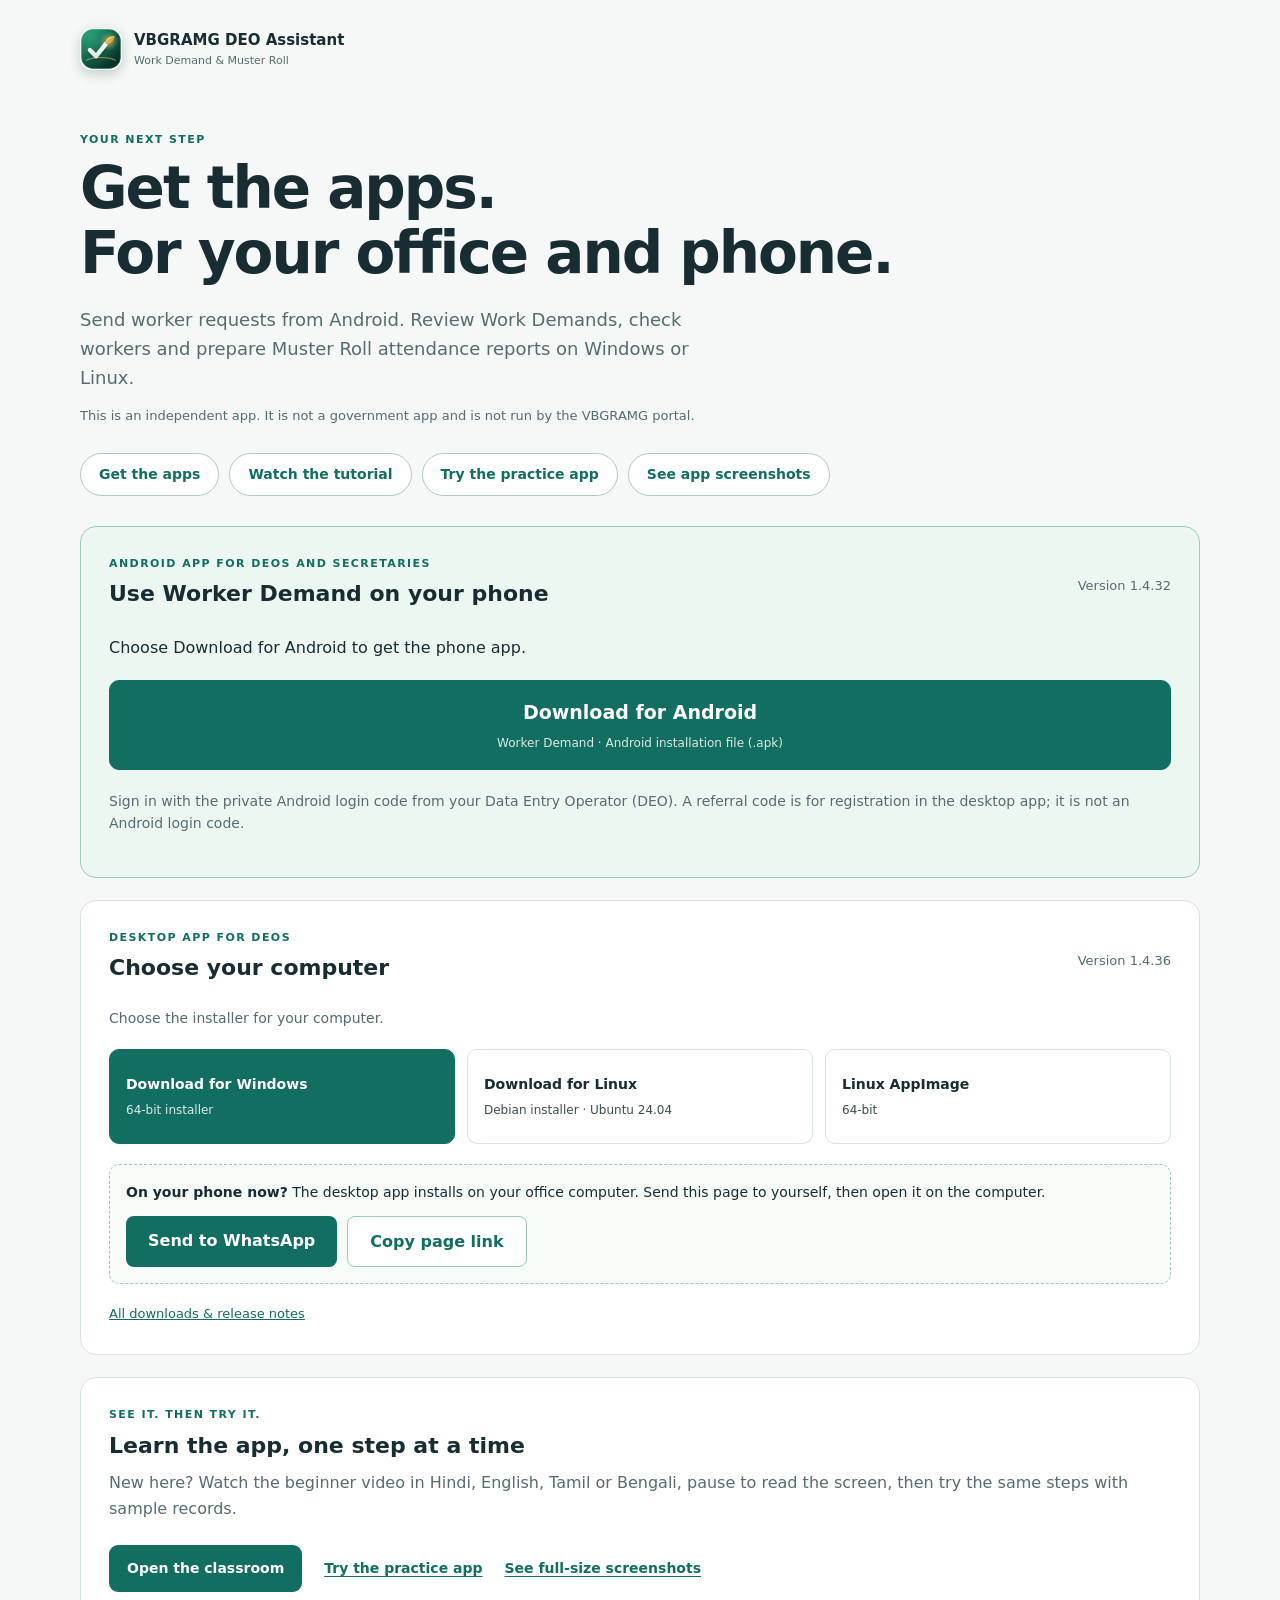
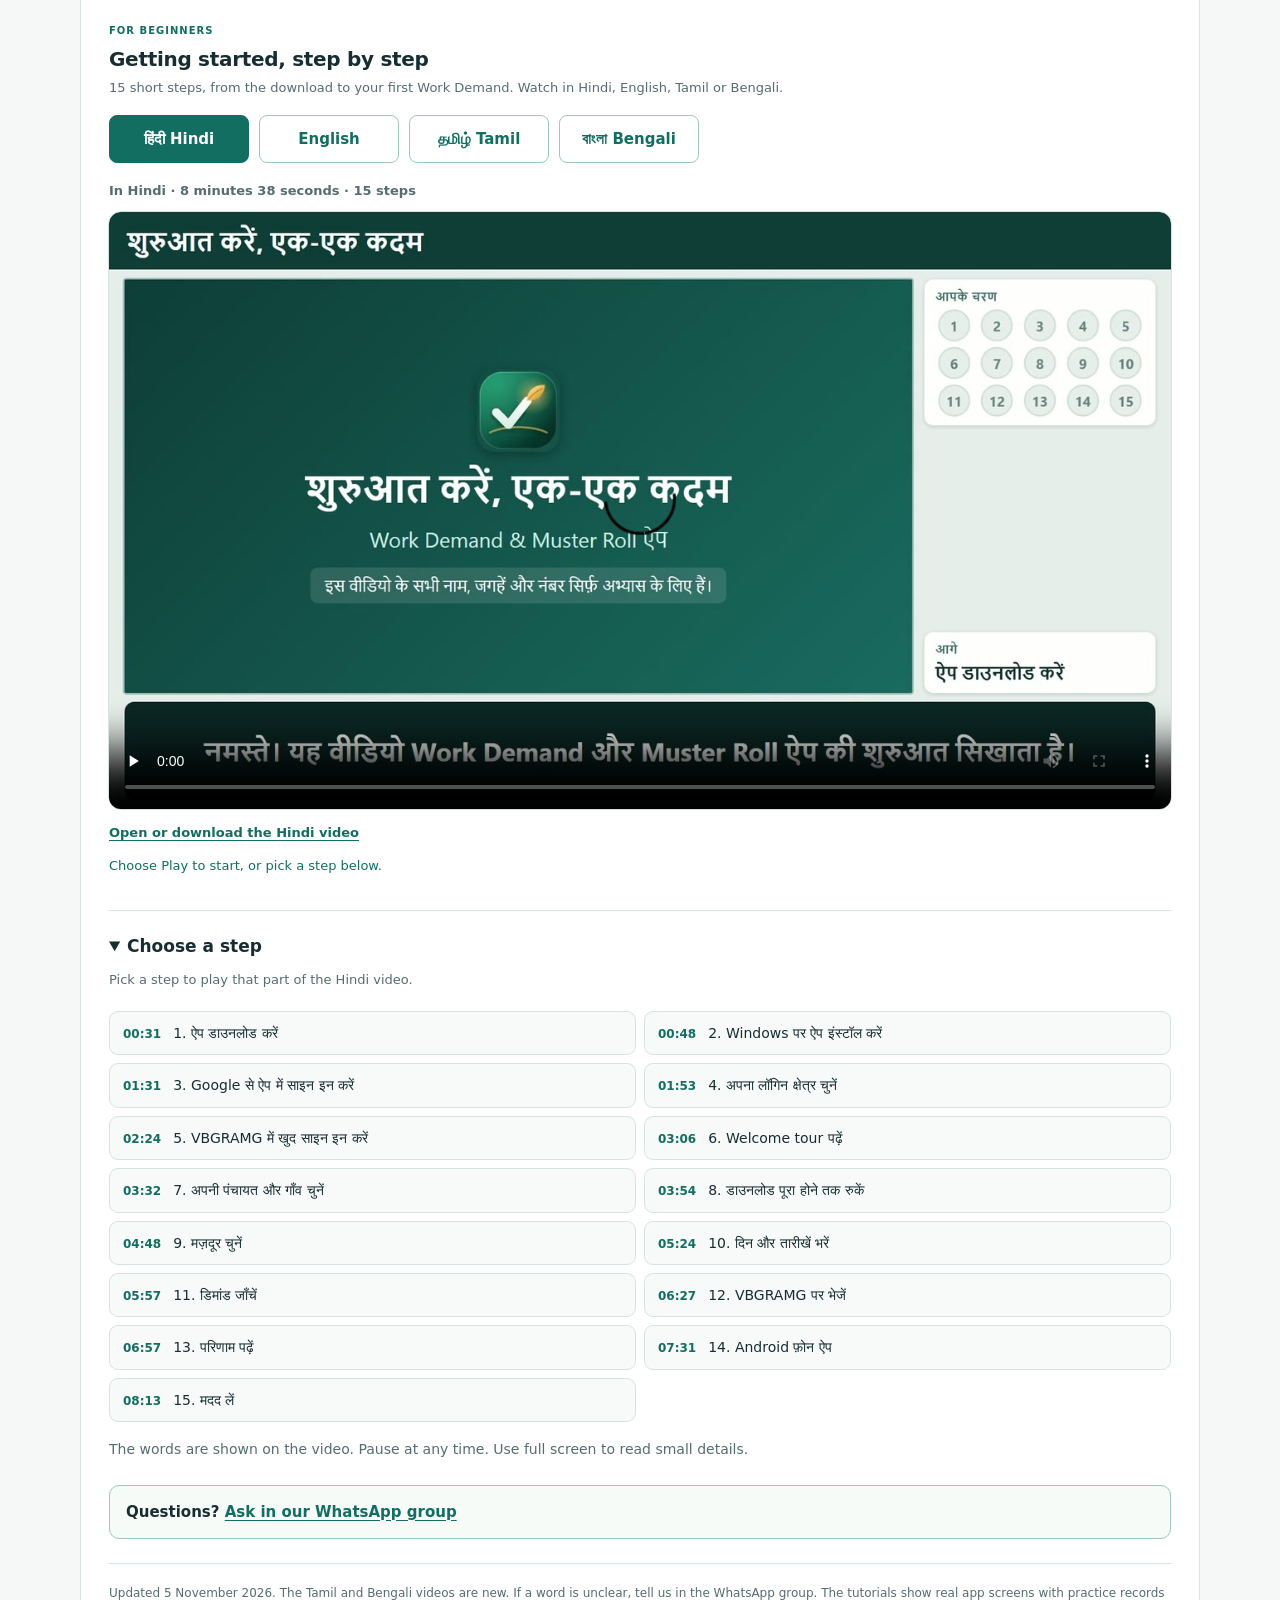
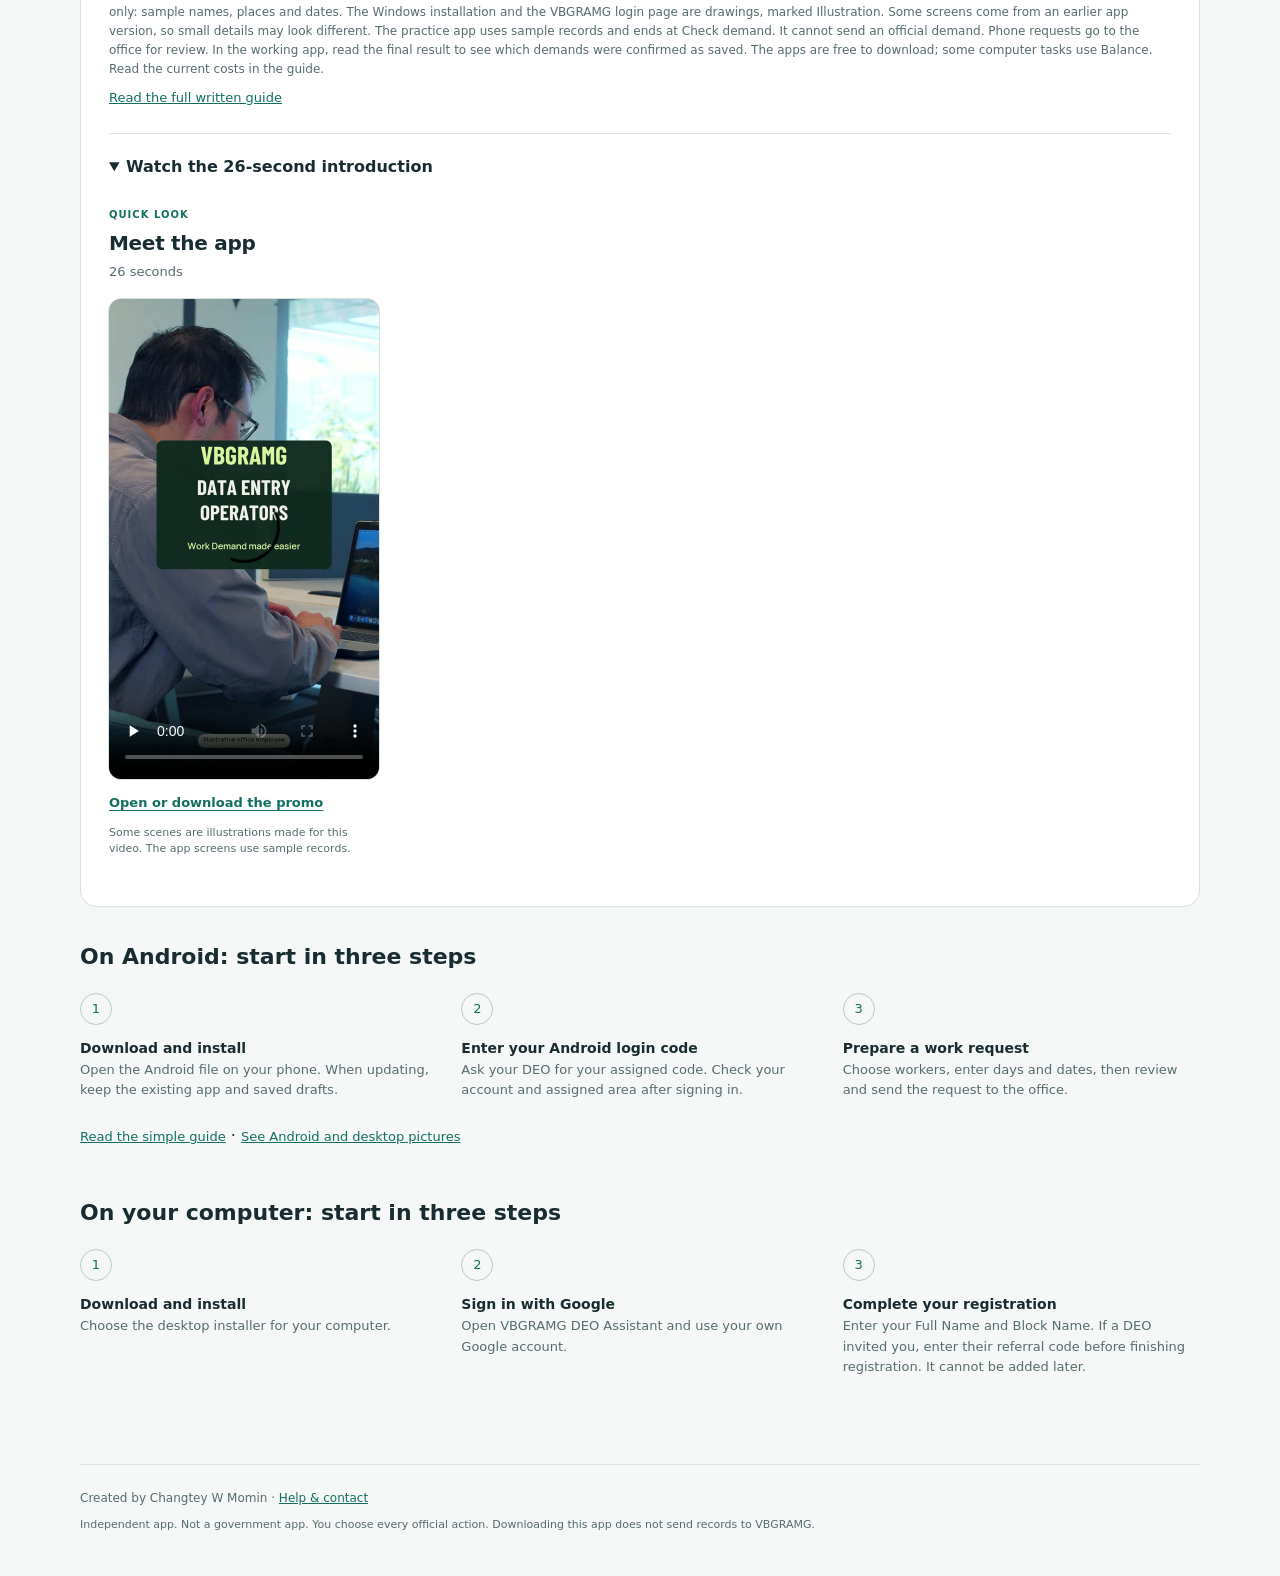
==== commit 02bb7fe1: "Update the download page" ====
--- a/docs/index.html
+++ b/docs/index.html
@@ -8,7 +8,7 @@
   <meta name="description" content="Download Worker Demand for Android and VBGRAMG DEO Assistant for Windows or Linux. Downloads, step-by-step videos in Hindi, English, Tamil and Bengali, a practice classroom and clear app screenshots.">
   <title>Download the apps for Android, Windows and Linux</title>
   <link rel="stylesheet" href="download.css?v=20261105b">
-  <script src="download.js?v=20261105" defer></script>
+  <script src="download.js?v=20261111" defer></script>
 </head>
 <body>
   <header><a class="brand" href="https://github.com/Changtey/Worker-Demand-releases"><img class="brand-mark" src="app-logo.svg?v=20261104" alt="" width="42" height="42"><span>VBGRAMG DEO Assistant<small>Work Demand &amp; Muster Roll</small></span></a></header>
@@ -25,20 +25,22 @@
       <p id="copy-result" role="status"></p>
     </section>
     <section class="downloads" id="android-downloads" aria-labelledby="android-heading">
-      <div class="section-heading"><div><p class="eyebrow">ANDROID APP FOR DEOS AND SECRETARIES</p><h2 id="android-heading">Use Worker Demand on your phone</h2></div><span id="android-version" class="version"></span></div>
-      <p id="android-status" role="status">Reading the latest Android download…</p>
+      <div class="section-heading"><div><p class="eyebrow">ANDROID APP FOR DEOS AND SECRETARIES</p><h2 id="android-heading">Use Worker Demand on your phone</h2></div><span id="android-version" class="version">Version 1.4.32</span></div>
+      <p id="android-status" role="status">Choose Download for Android to get the phone app.</p>
+      <!-- The four download links on this page work even on phones that cannot check the download list.
+           tools/publish_referral_download_page.py refuses to publish them if they differ from the live list. -->
       <div class="download-options android-options">
-        <a id="android" class="download primary" hidden><strong>Download for Android</strong><span>Worker Demand · Android installation file (.apk)</span></a>
+        <a id="android" class="download primary" href="https://github.com/Changtey/Worker-Demand-releases/releases/download/v1.4.32/Worker-Demand-1.4.32.apk"><strong>Download for Android</strong><span>Worker Demand · Android installation file (.apk)</span></a>
       </div>
       <p class="download-help">Sign in with the private Android login code from your Data Entry Operator (DEO). A referral code is for registration in the desktop app; it is not an Android login code.</p>
     </section>
     <section class="downloads" id="computer-downloads" aria-labelledby="download-heading">
-      <div class="section-heading"><div><p class="eyebrow">DESKTOP APP FOR DEOS</p><h2 id="download-heading">Choose your computer</h2></div><span id="version" class="version"></span></div>
-      <p id="download-status" role="status">Reading the latest download list…</p>
+      <div class="section-heading"><div><p class="eyebrow">DESKTOP APP FOR DEOS</p><h2 id="download-heading">Choose your computer</h2></div><span id="version" class="version">Version 1.4.36</span></div>
+      <p id="download-status" role="status">Choose the installer for your computer.</p>
       <div class="download-options">
-        <a id="windows" class="download primary" hidden><strong>Download for Windows</strong><span>64-bit installer</span></a>
-        <a id="linux-deb" class="download" hidden><strong>Download for Linux</strong><span>Debian installer · Ubuntu 24.04</span></a>
-        <a id="linux-appimage" class="download" hidden><strong>Linux AppImage</strong><span>64-bit</span></a>
+        <a id="windows" class="download primary" href="https://github.com/Changtey/Worker-Demand-releases/releases/download/v1.4.36/VBGRAMG-DEO-Assistant-1.4.36-Setup.exe"><strong>Download for Windows</strong><span>64-bit installer</span></a>
+        <a id="linux-deb" class="download" href="https://github.com/Changtey/Worker-Demand-releases/releases/download/v1.4.36/VBGRAMG-DEO-Assistant-1.4.36-Linux-x64.deb"><strong>Download for Linux</strong><span>Debian installer · Ubuntu 24.04</span></a>
+        <a id="linux-appimage" class="download" href="https://github.com/Changtey/Worker-Demand-releases/releases/download/v1.4.36/VBGRAMG-DEO-Assistant-1.4.36-Linux-x64.AppImage"><strong>Linux AppImage</strong><span>64-bit</span></a>
       </div>
       <div class="send-to-computer">
         <p><strong>On your phone now?</strong> The desktop app installs on your office computer. Send this page to yourself, then open it on the computer.</p>
